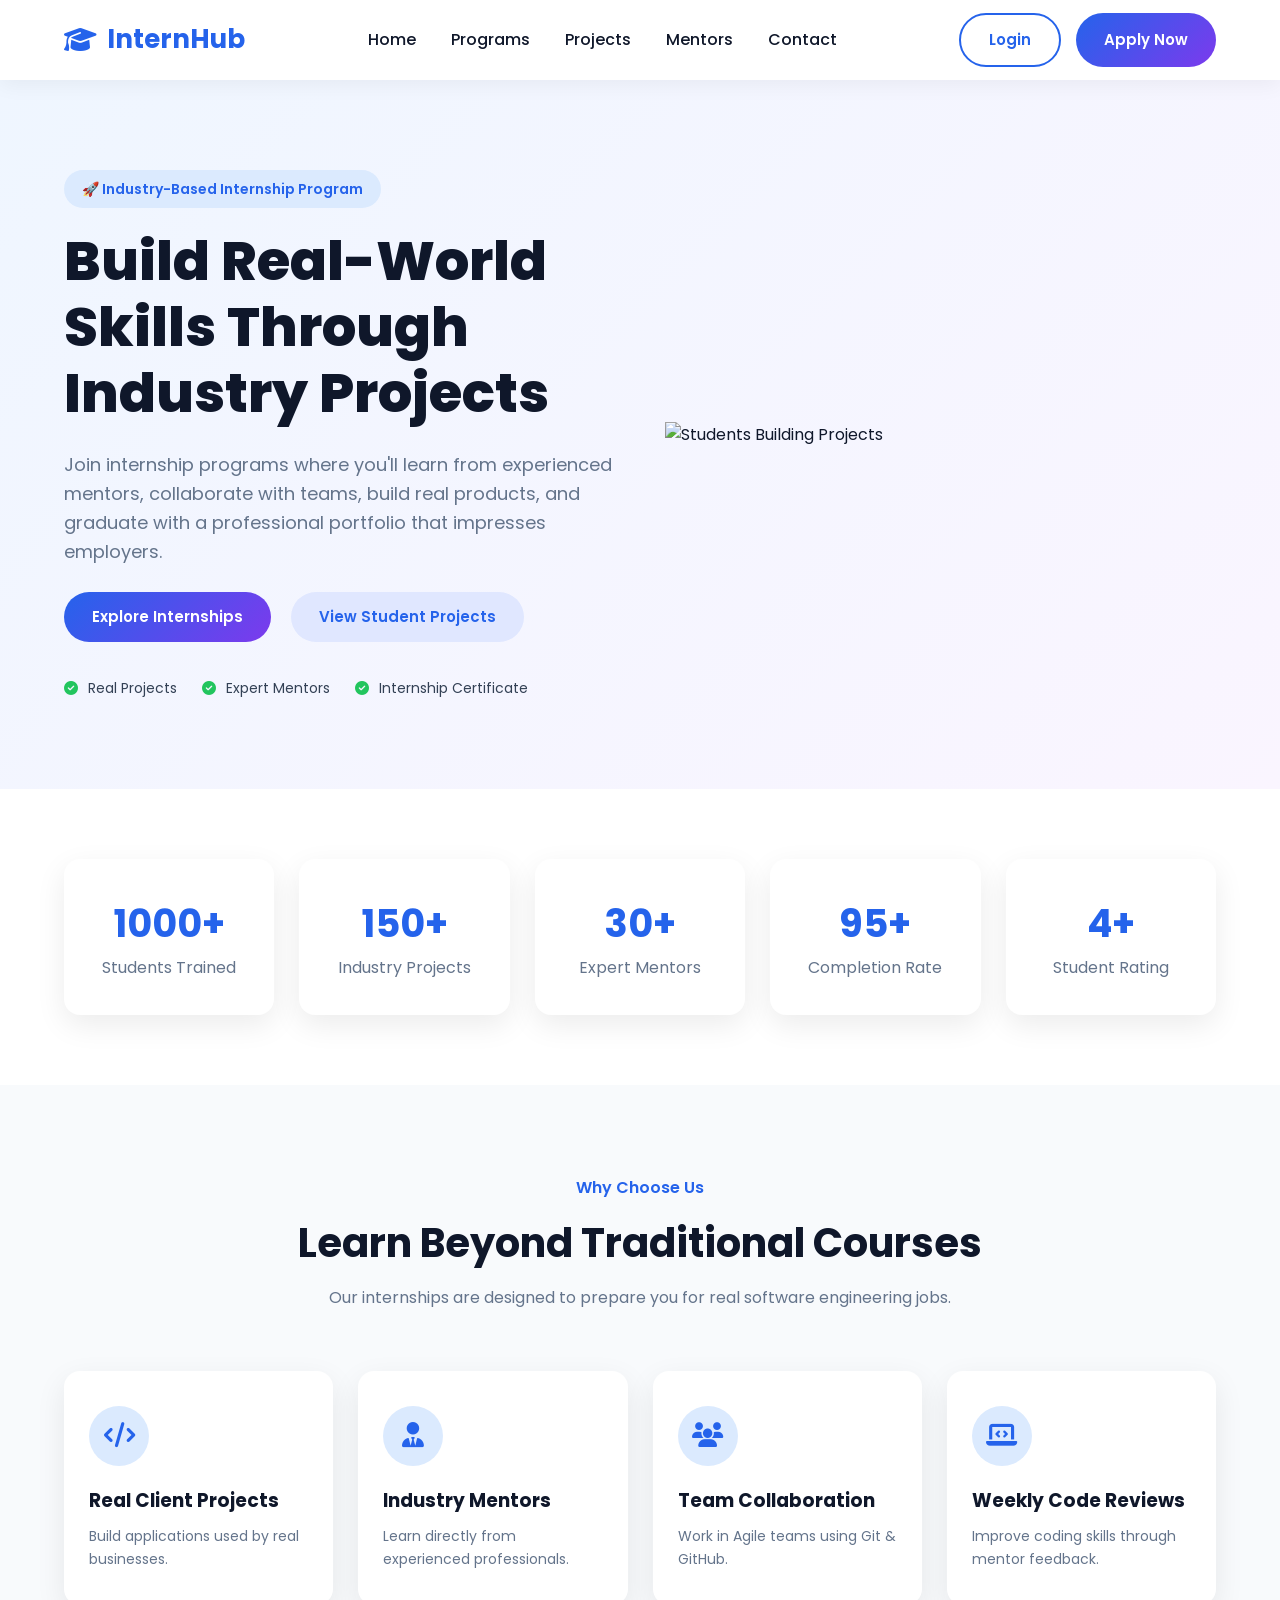
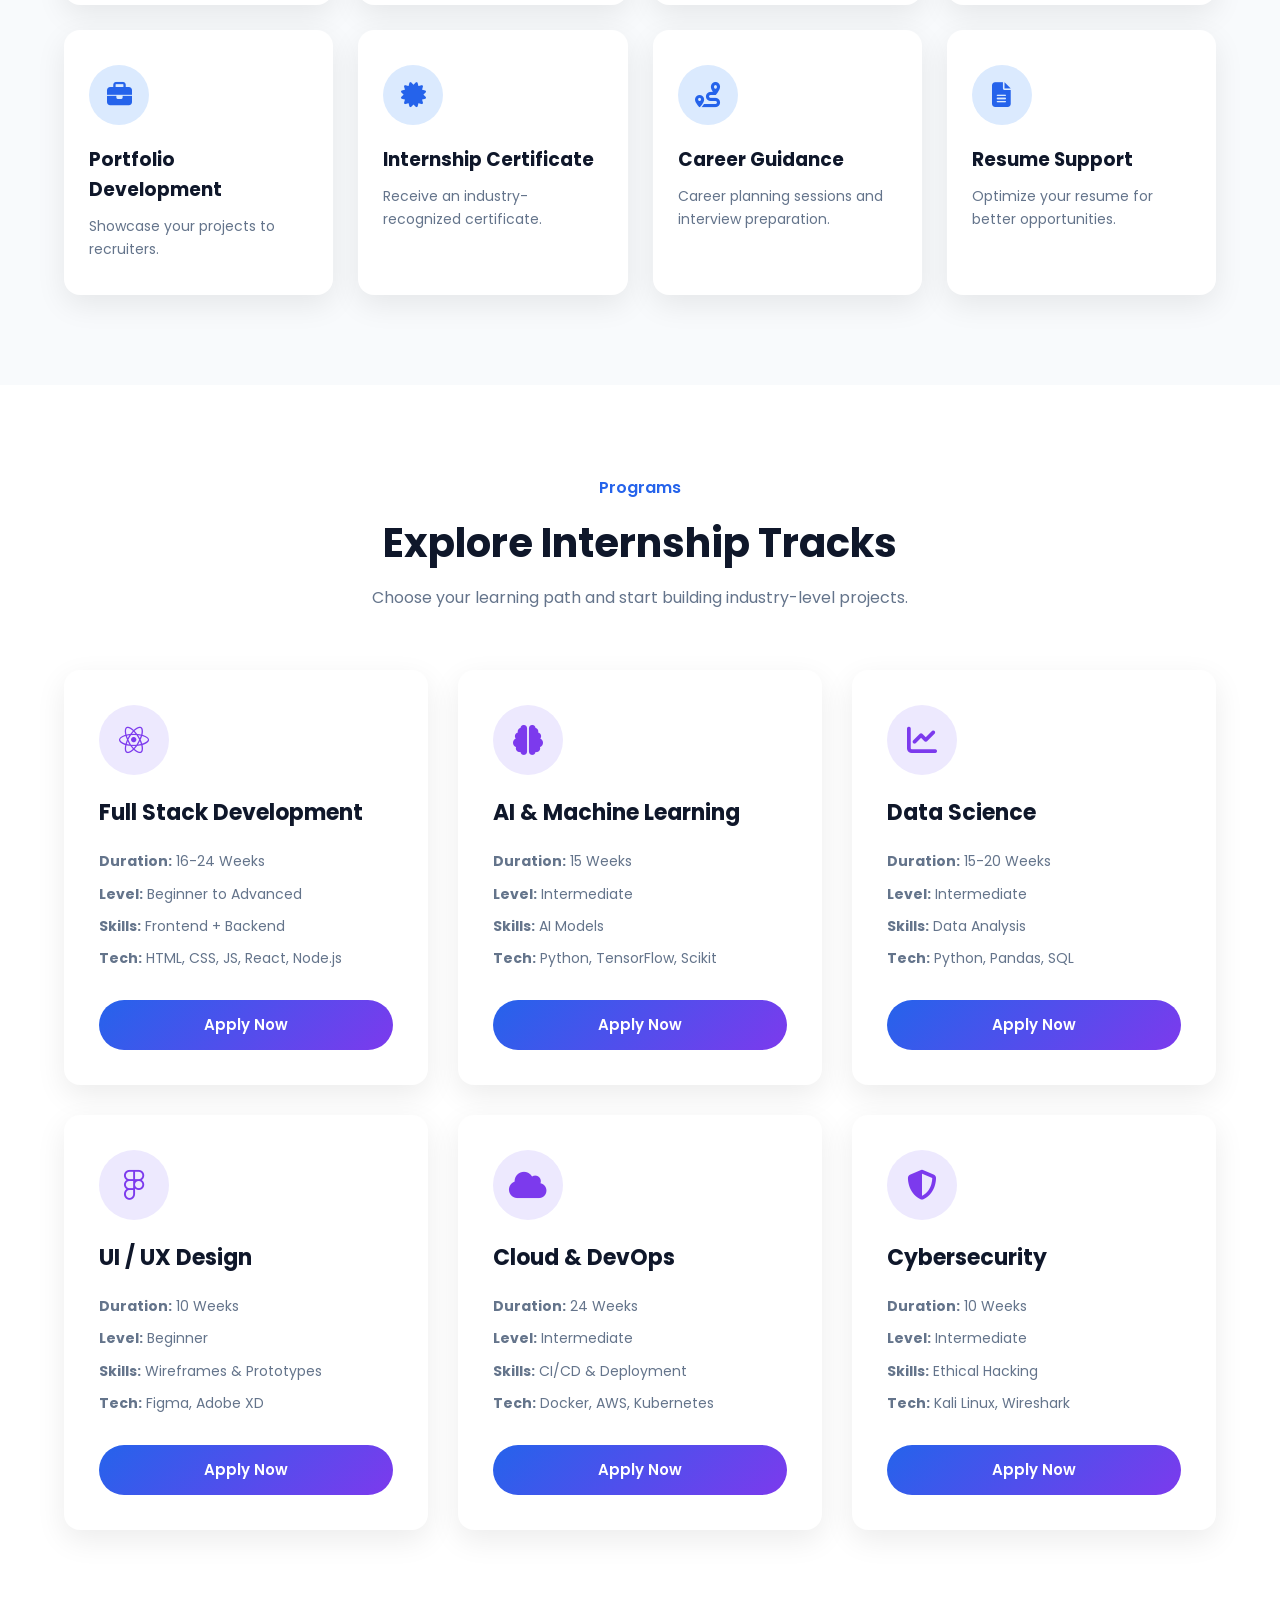
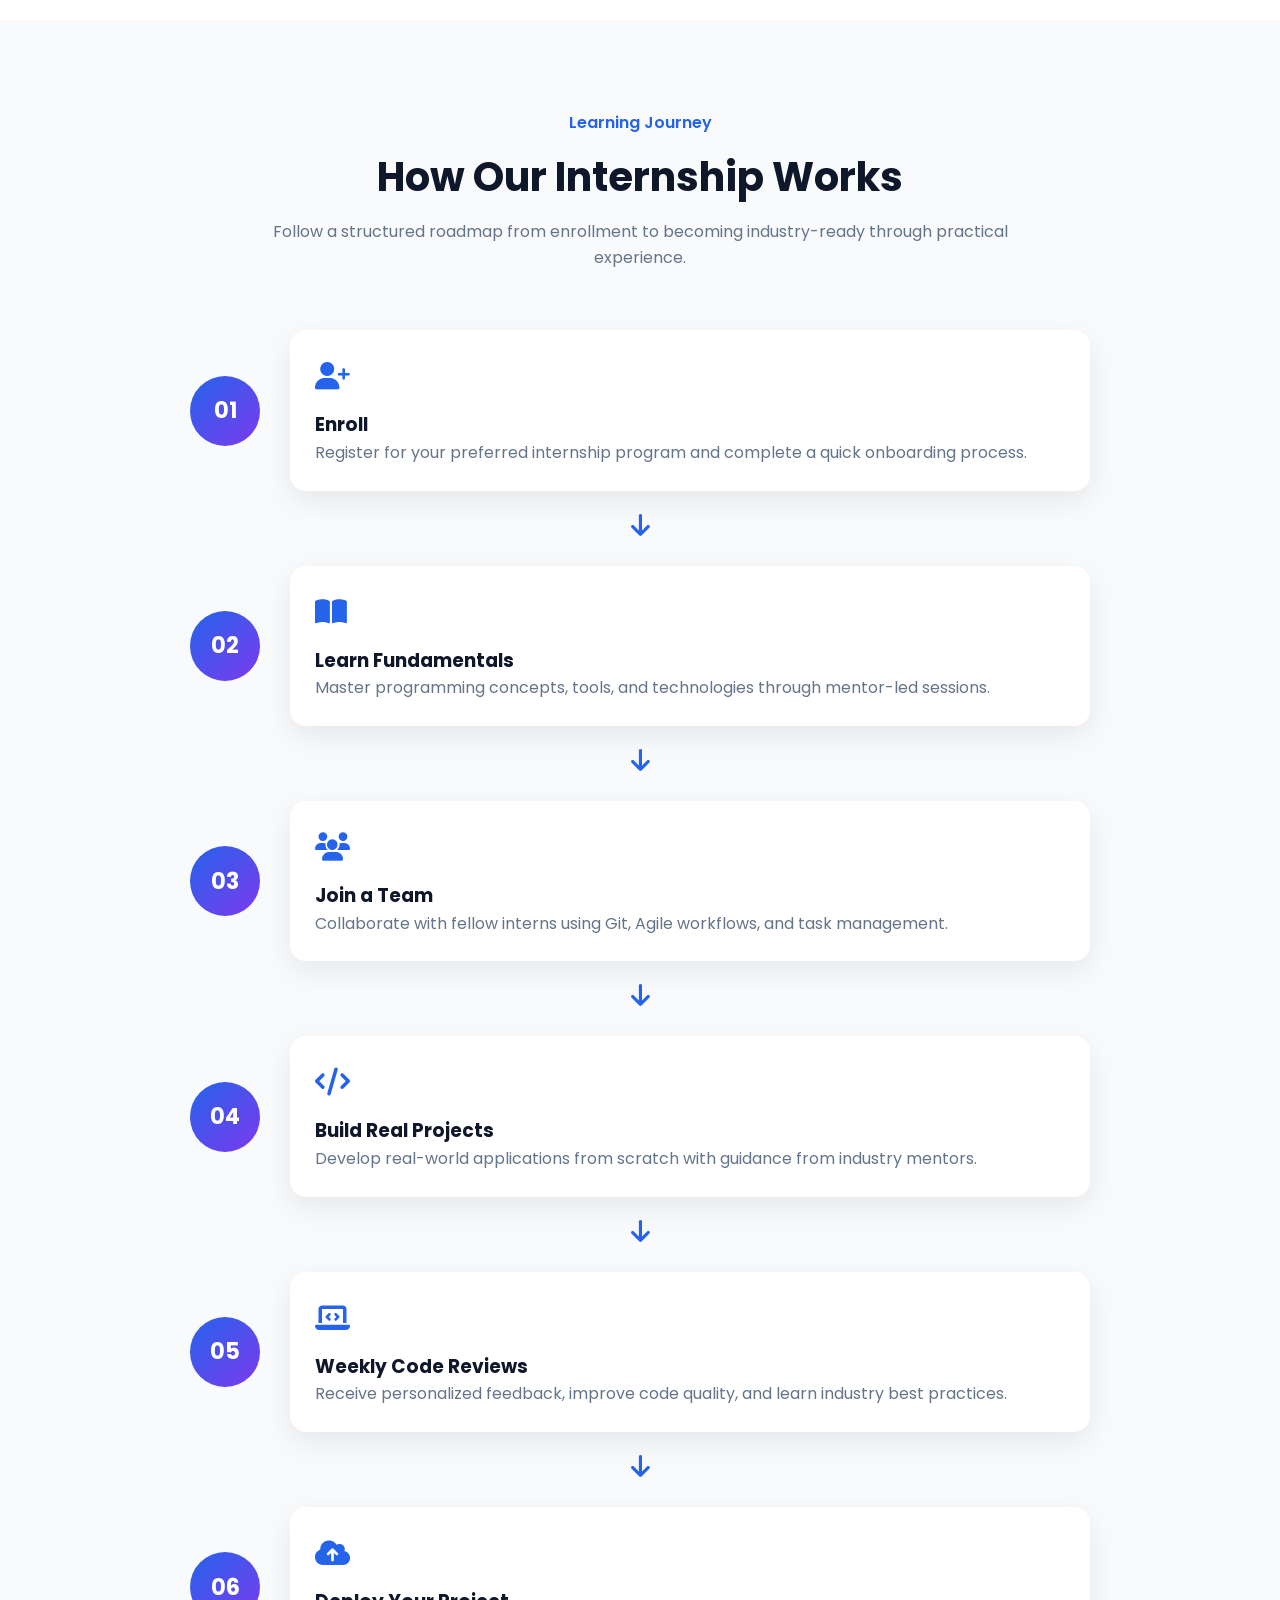
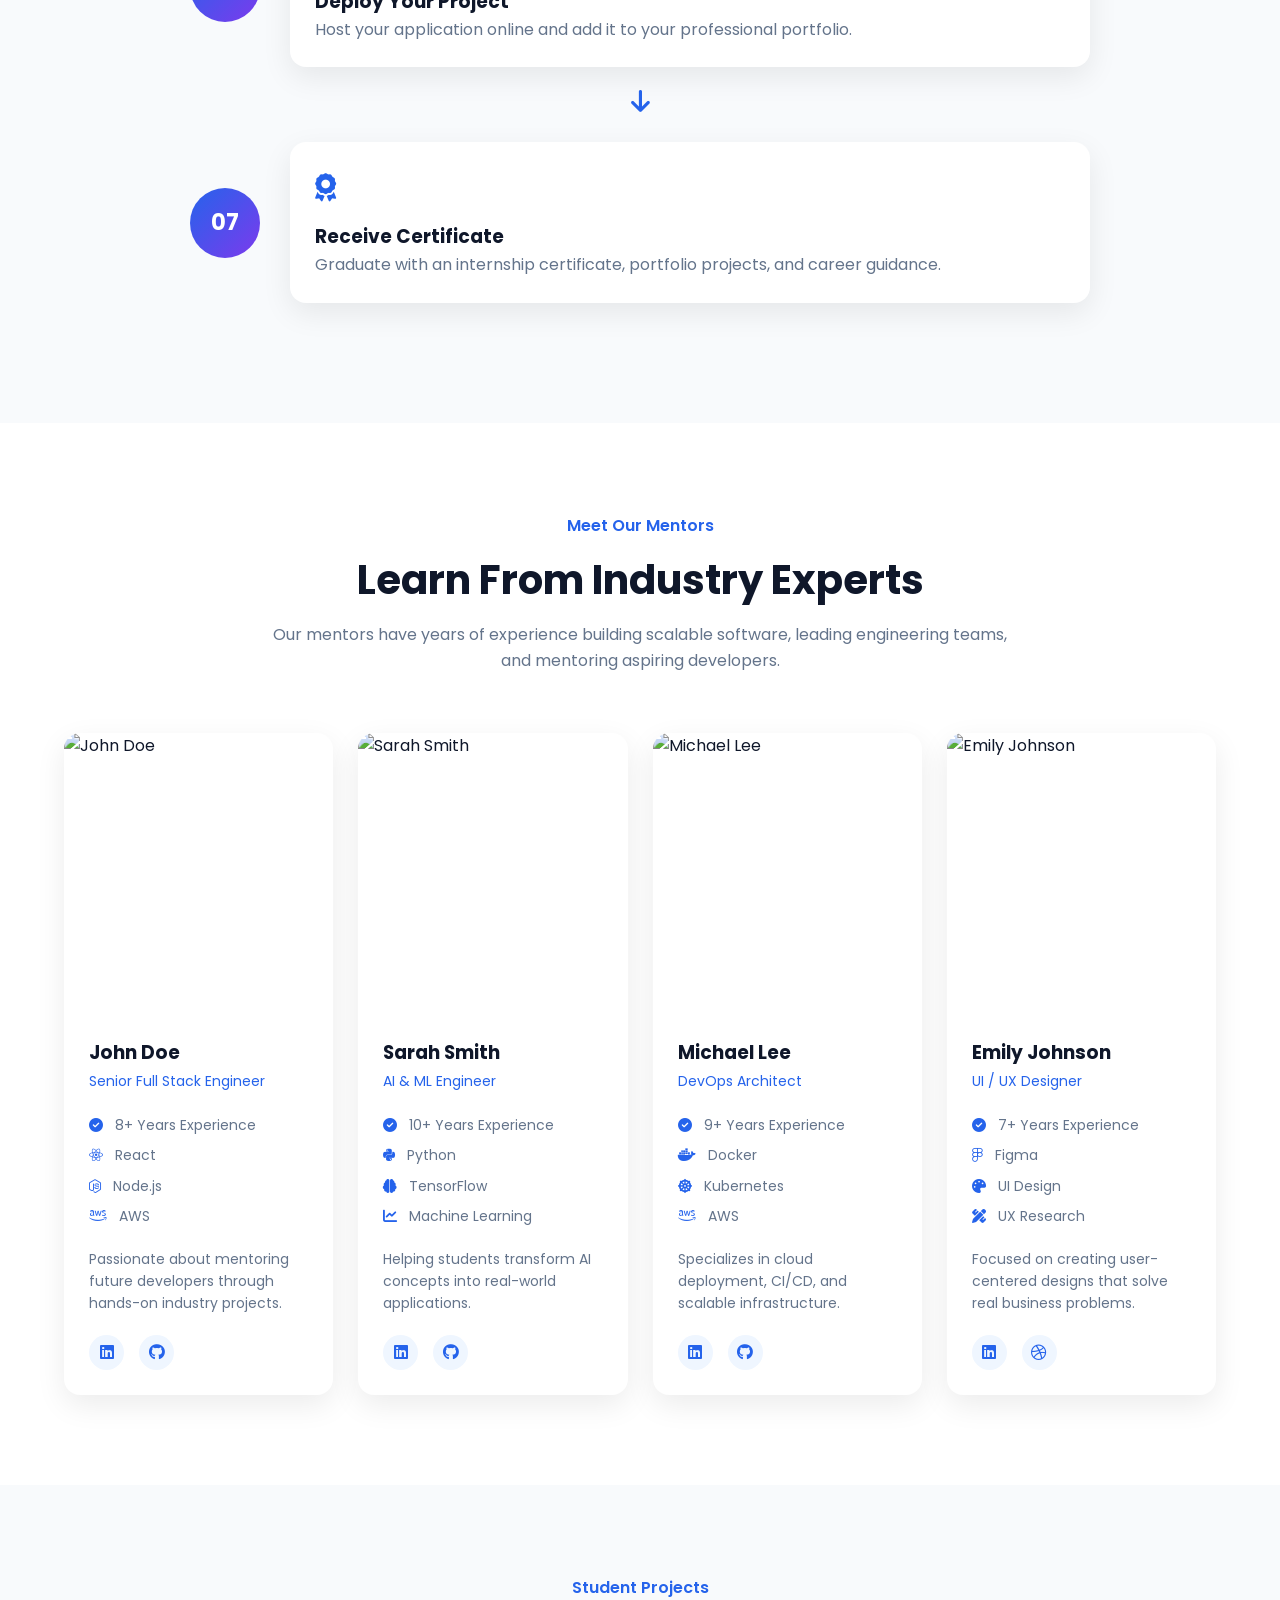
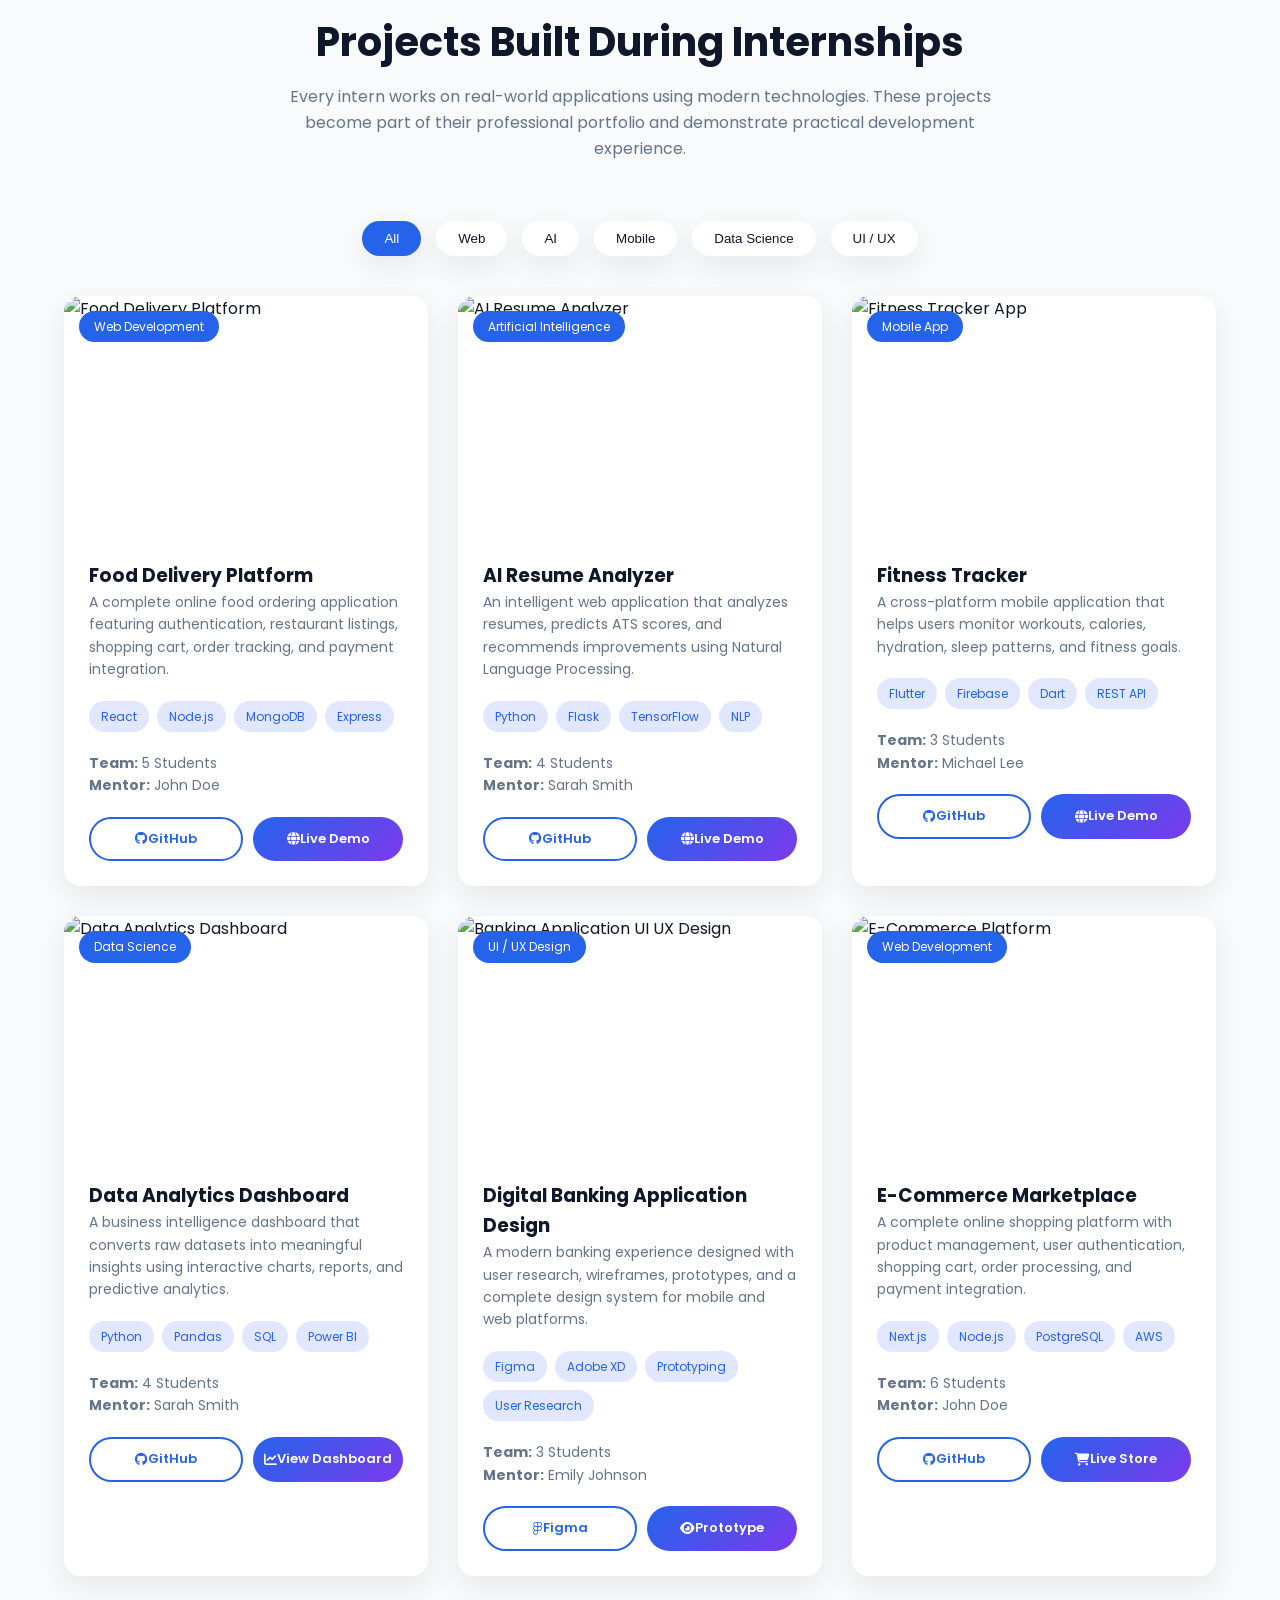
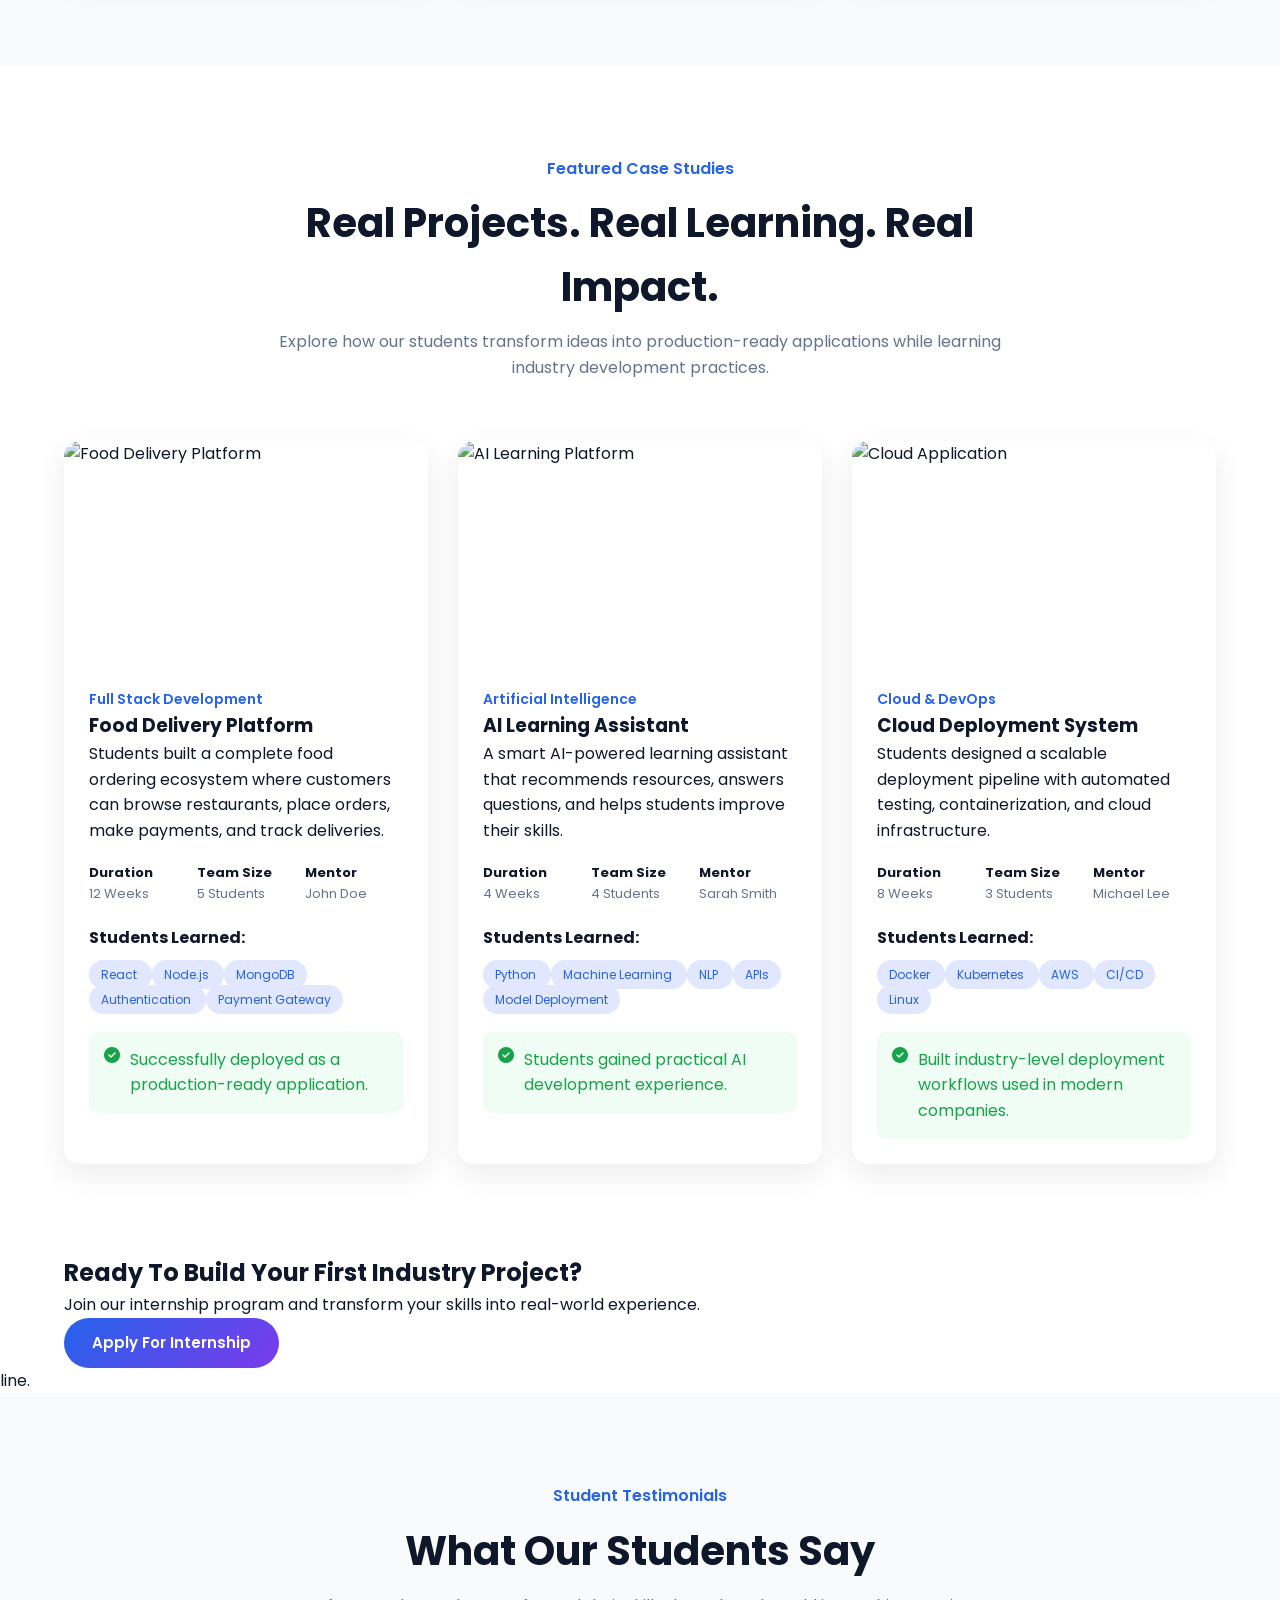
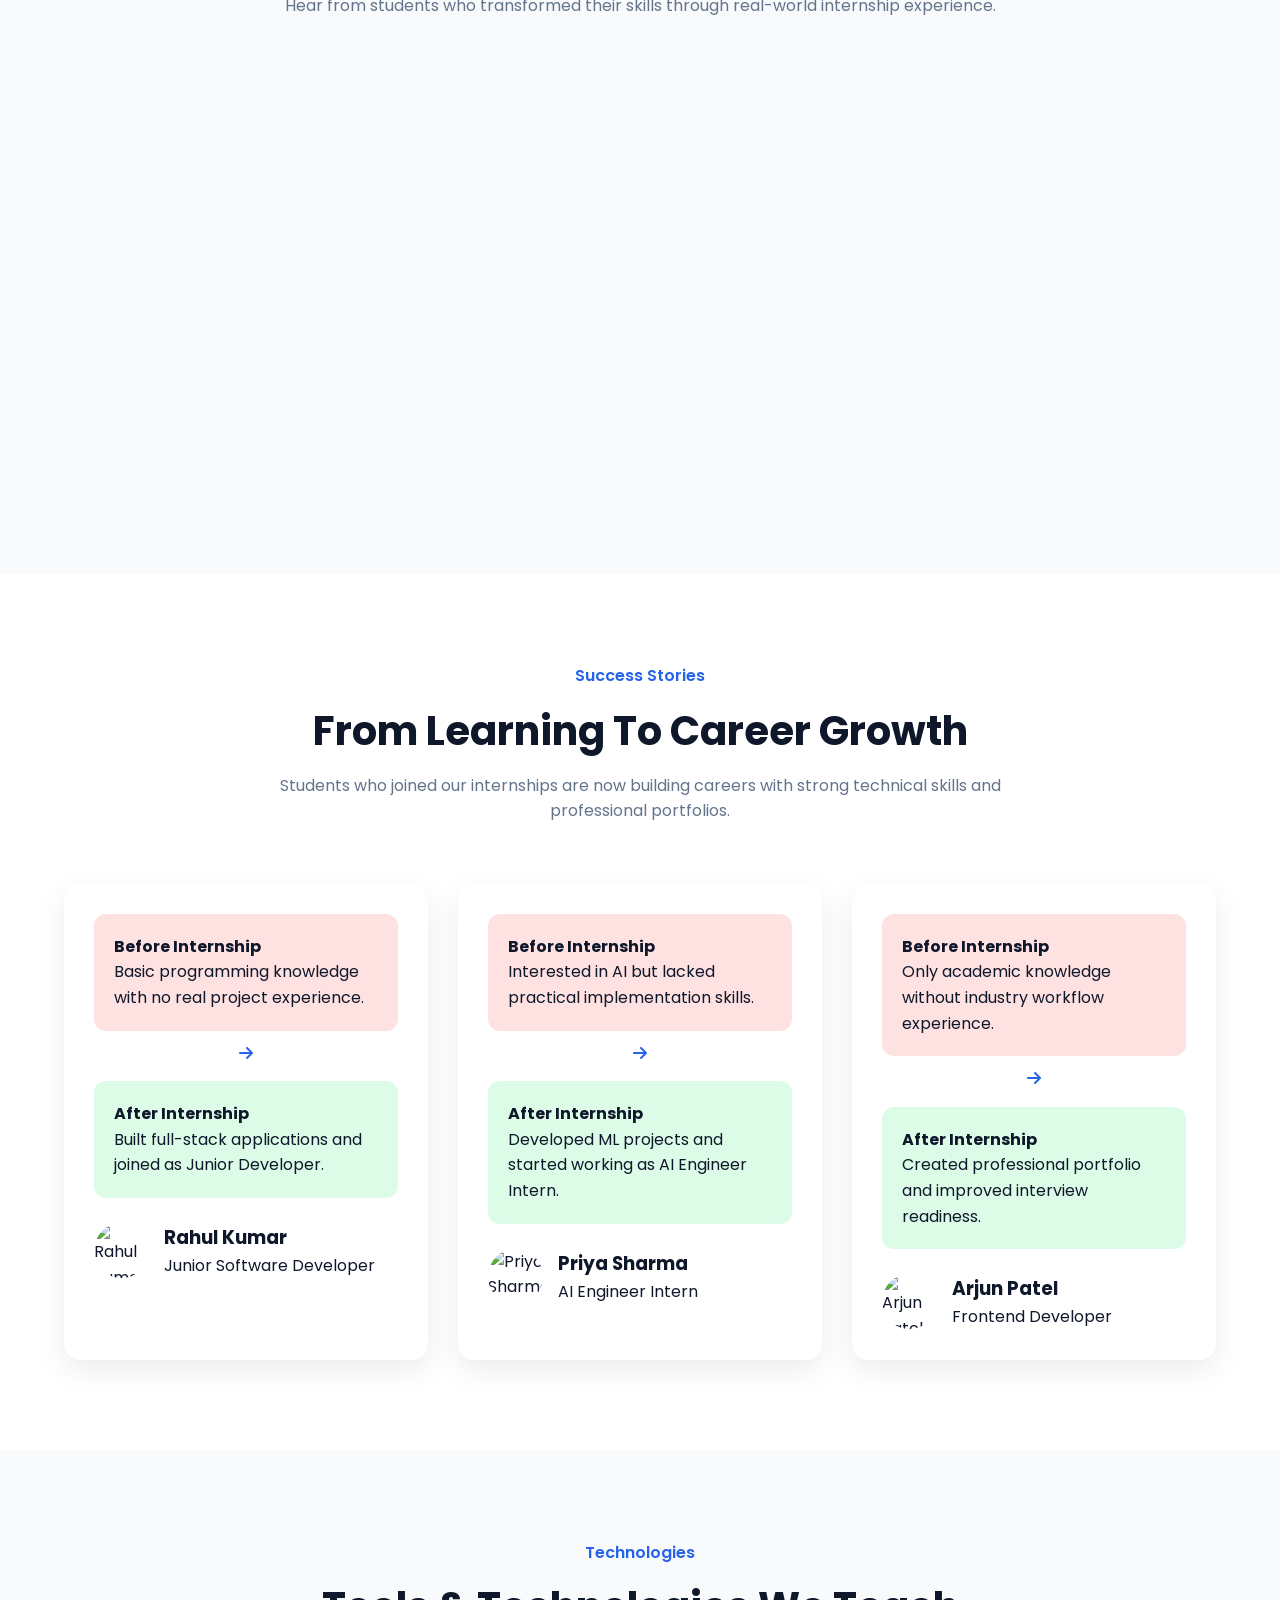
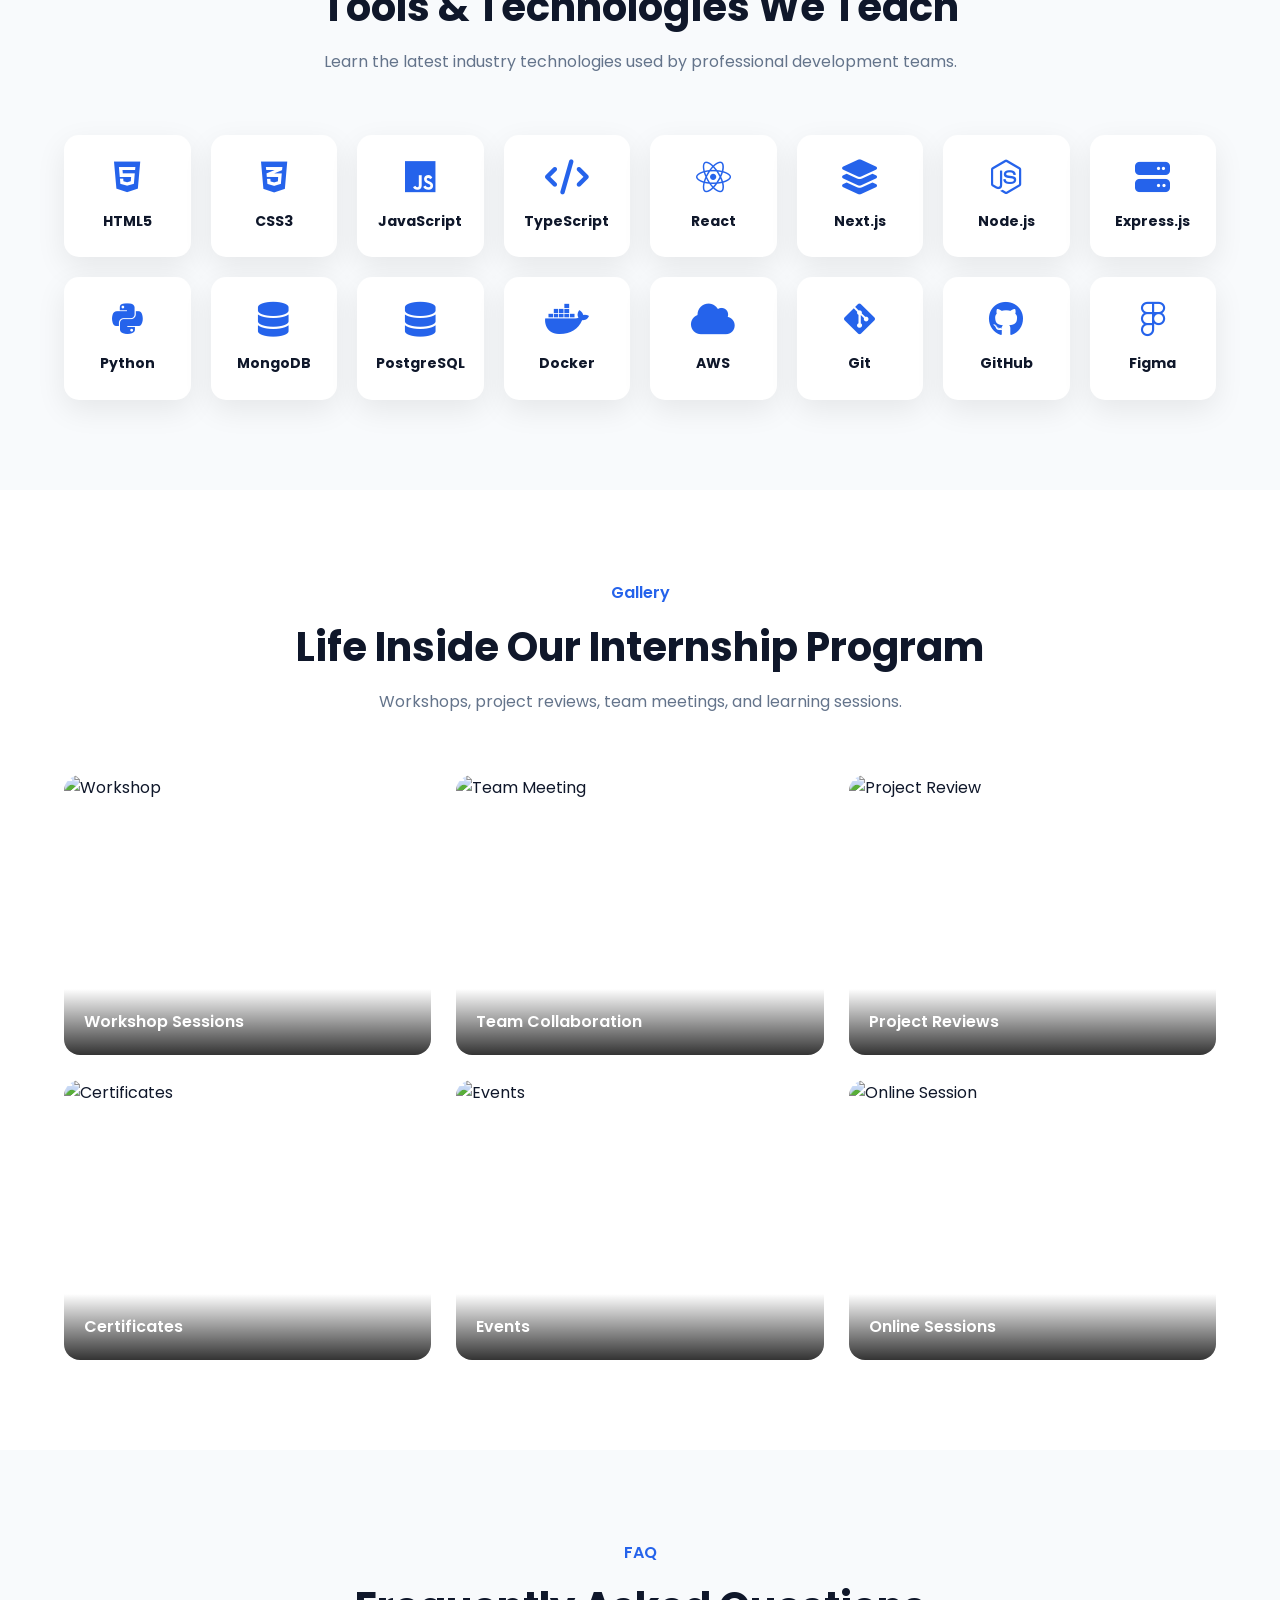
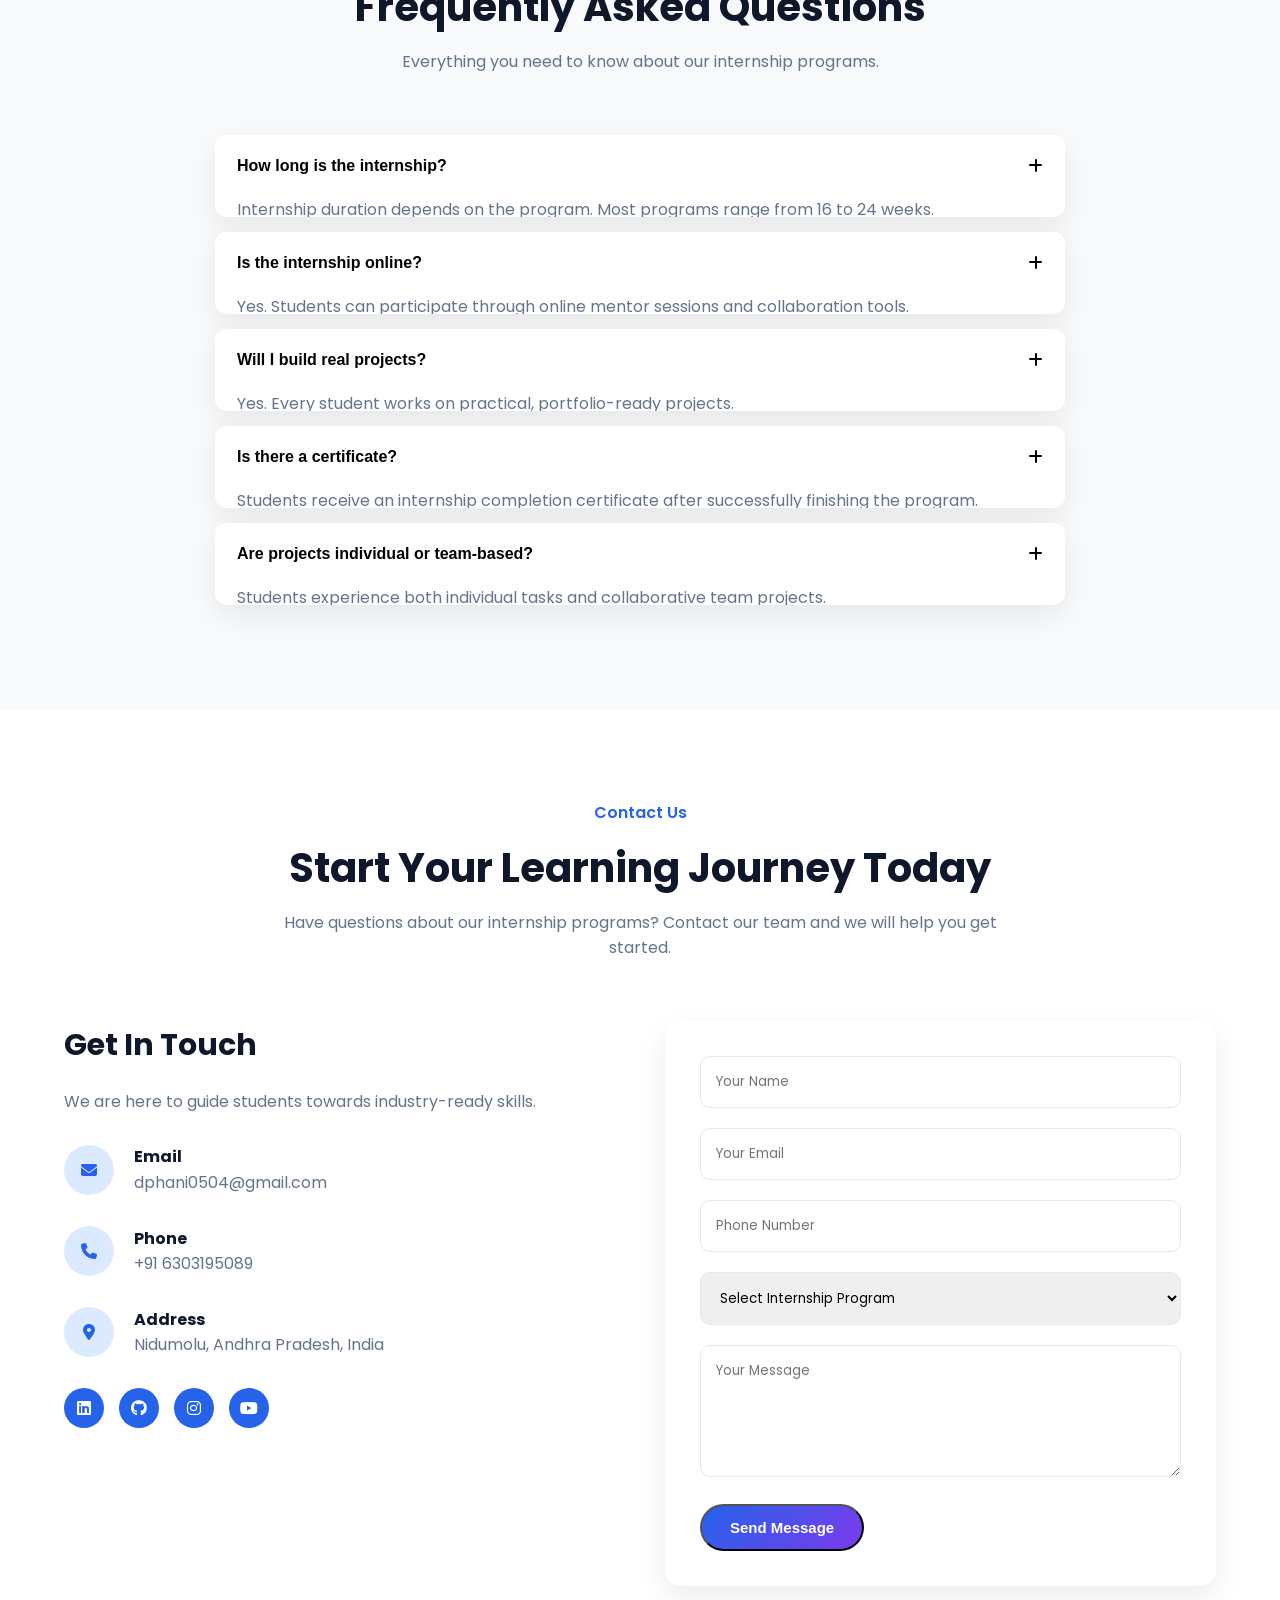
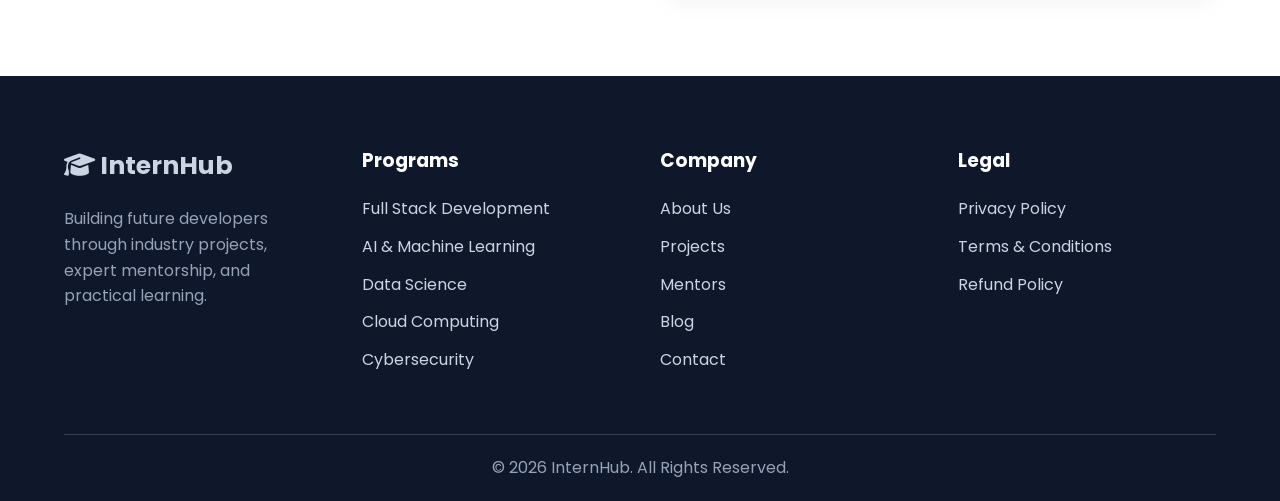
==== index.html @ 8b65fe4b "first commit" ====
<!DOCTYPE html>
<html lang="en">
<head>
    <meta charset="UTF-8">
    <meta name="viewport" content="width=device-width, initial-scale=1.0">
    <title>Internship Program | Learn by Building Real Projects</title>
    <!-- Google Fonts -->
    <link href="https://fonts.googleapis.com/css2?family=Poppins:wght@300;400;500;600;700;800&display=swap"
        rel="stylesheet">
    <!-- Font Awesome -->
    <link rel="stylesheet" href="https://cdnjs.cloudflare.com/ajax/libs/font-awesome/6.5.2/css/all.min.css">
    <!-- Main CSS -->
    <link rel="stylesheet" href="css/style.css">
</head>

<body>
    <!-- ================= NAVBAR ================= -->
    <header class="header">
        <div class="container">
            <a href="#" class="logo">
                <i class="fa-solid fa-graduation-cap"></i>
                InternHub
            </a>
            <nav class="navbar">
                <ul>
                    <li><a href="#">Home</a></li>
                    <li><a href="#programs">Programs</a></li>
                    <li><a href="#projects">Projects</a></li>
                    <li><a href="#mentors">Mentors</a></li>
                    <li><a href="#contact">Contact</a></li>
                </ul>
            </nav>
            <div class="nav-buttons">
                <a href="#" class="btn btn-outline">
                    Login
                </a>
                <a href="#" class="btn btn-primary">
                    Apply Now
                </a>
            </div>
            <div class="menu-toggle">
                <i class="fas fa-bars"></i>
            </div>
        </div>
    </header>
    <!-- ================= HERO ================= -->
    <section class="hero">
        <div class="container hero-container">
            <div class="hero-content">
                <span class="badge">
                    🚀 Industry-Based Internship Program
                </span>
                <h1>
                    Build Real-World Skills
                    Through Industry Projects
                </h1>
                <p>
                    Join internship programs where you'll learn from experienced
                    mentors, collaborate with teams, build real products,
                    and graduate with a professional portfolio that impresses employers.
                </p>
                <div class="hero-buttons">
                    <a href="#programs" class="btn btn-primary">
                        Explore Internships
                    </a>
                    <a href="#projects" class="btn btn-secondary">
                        View Student Projects
                    </a>
                </div>
                <div class="hero-features">
                    <div>
                        <i class="fa-solid fa-circle-check"></i>
                        Real Projects
                    </div>
                    <div>
                        <i class="fa-solid fa-circle-check"></i>
                        Expert Mentors
                    </div>
                    <div>
                        <i class="fa-solid fa-circle-check"></i>
                        Internship Certificate
                    </div>
                </div>
            </div>
            <div class="hero-image">
                <img src="images/hero/hero.png" alt="Students Building Projects">
            </div>
        </div>
    </section>
    <!-- ================= STATS ================= -->
    <section class="stats">
        <div class="container">
            <div class="stats-grid">
                <div class="stat-card">
                    <h2>1000+</h2>
                    <p>Students Trained</p>
                </div>
                <div class="stat-card">
                    <h2>150+</h2>
                    <p>Industry Projects</p>
                </div>
                <div class="stat-card">
                    <h2>30+</h2>
                    <p>Expert Mentors</p>
                </div>
                <div class="stat-card">
                    <h2>95%</h2>
                    <p>Completion Rate</p>
                </div>
                <div class="stat-card">
                    <h2>4.8 ★</h2>
                    <p>Student Rating</p>
                </div>
            </div>
        </div>
    </section>
    <!-- ================= WHY CHOOSE US ================= -->
    <section class="why-us">
        <div class="container">
            <div class="section-title">
                <span>Why Choose Us</span>
                <h2>
                    Learn Beyond Traditional Courses
                </h2>
                <p>
                    Our internships are designed to prepare you for
                    real software engineering jobs.
                </p>
            </div>
            <div class="features-grid">
                <div class="feature-card">
                    <i class="fas fa-code"></i>
                    <h3>Real Client Projects</h3>
                    <p>
                        Build applications used by real businesses.
                    </p>
                </div>
                <div class="feature-card">
                    <i class="fas fa-user-tie"></i>
                    <h3>Industry Mentors</h3>
                    <p>
                        Learn directly from experienced professionals.
                    </p>
                </div>
                <div class="feature-card">
                    <i class="fas fa-users"></i>
                    <h3>Team Collaboration</h3>
                    <p>
                        Work in Agile teams using Git & GitHub.
                    </p>
                </div>
                <div class="feature-card">
                    <i class="fas fa-laptop-code"></i>
                    <h3>Weekly Code Reviews</h3>
                    <p>
                        Improve coding skills through mentor feedback.
                    </p>
                </div>
                <div class="feature-card">
                    <i class="fas fa-briefcase"></i>
                    <h3>Portfolio Development</h3>
                    <p>
                        Showcase your projects to recruiters.
                    </p>
                </div>
                <div class="feature-card">
                    <i class="fas fa-certificate"></i>
                    <h3>Internship Certificate</h3>
                    <p>
                        Receive an industry-recognized certificate.
                    </p>
                </div>
                <div class="feature-card">
                    <i class="fas fa-route"></i>
                    <h3>Career Guidance</h3>
                    <p>
                        Career planning sessions and interview preparation.
                    </p>
                </div>
                <div class="feature-card">
                    <i class="fas fa-file-alt"></i>
                    <h3>Resume Support</h3>
                    <p>
                        Optimize your resume for better opportunities.
                    </p>
                </div>
            </div>
        </div>
    </section>
    <!-- ================= INTERNSHIP PROGRAMS ================= -->
    <section class="programs" id="programs">
        <div class="container">
            <div class="section-title">
                <span>Programs</span>
                <h2>
                    Explore Internship Tracks
                </h2>
                <p>
                    Choose your learning path and start building
                    industry-level projects.
                </p>
            </div>
            <div class="program-grid">
                <!-- Program -->
                <div class="program-card">
                    <div class="icon">
                        <i class="fab fa-react"></i>
                    </div>
                    <h3>Full Stack Development</h3>
                    <ul>
                        <li><strong>Duration:</strong> 16-24 Weeks</li>
                        <li><strong>Level:</strong> Beginner to Advanced</li>
                        <li><strong>Skills:</strong> Frontend + Backend</li>
                        <li><strong>Tech:</strong> HTML, CSS, JS, React, Node.js</li>
                    </ul>
                    <a href="#" class="btn btn-primary">
                        Apply Now
                    </a>
                </div>
                <!-- Program -->
                <div class="program-card">
                    <div class="icon">
                        <i class="fas fa-brain"></i>
                    </div>
                    <h3>AI & Machine Learning</h3>
                    <ul>
                        <li><strong>Duration:</strong> 15 Weeks</li>
                        <li><strong>Level:</strong> Intermediate</li>
                        <li><strong>Skills:</strong> AI Models</li>
                        <li><strong>Tech:</strong> Python, TensorFlow, Scikit</li>
                    </ul>
                    <a href="#" class="btn btn-primary">
                        Apply Now
                    </a>
                </div>
                <!-- Program -->
                <div class="program-card">
                    <div class="icon">
                        <i class="fas fa-chart-line"></i>
                    </div>
                    <h3>Data Science</h3>
                    <ul>
                        <li><strong>Duration:</strong> 15-20 Weeks</li>
                        <li><strong>Level:</strong> Intermediate</li>
                        <li><strong>Skills:</strong> Data Analysis</li>
                        <li><strong>Tech:</strong> Python, Pandas, SQL</li>
                    </ul>
                    <a href="#" class="btn btn-primary">
                        Apply Now
                    </a>
                </div>
                <!-- Program -->
                <div class="program-card">
                    <div class="icon">
                        <i class="fab fa-figma"></i>
                    </div>
                    <h3>UI / UX Design</h3>
                    <ul>
                        <li><strong>Duration:</strong> 10 Weeks</li>
                        <li><strong>Level:</strong> Beginner</li>
                        <li><strong>Skills:</strong> Wireframes & Prototypes</li>
                        <li><strong>Tech:</strong> Figma, Adobe XD</li>
                    </ul>
                    <a href="#" class="btn btn-primary">
                        Apply Now
                    </a>
                </div>
                <!-- Program -->
                <div class="program-card">
                    <div class="icon">
                        <i class="fas fa-cloud"></i>
                    </div>
                    <h3>Cloud & DevOps</h3>
                    <ul>
                        <li><strong>Duration:</strong> 24 Weeks</li>
                        <li><strong>Level:</strong> Intermediate</li>
                        <li><strong>Skills:</strong> CI/CD & Deployment</li>
                        <li><strong>Tech:</strong> Docker, AWS, Kubernetes</li>
                    </ul>
                    <a href="#" class="btn btn-primary">
                        Apply Now
                    </a>
                </div>
                <!-- Program -->
                <div class="program-card">
                    <div class="icon">
                        <i class="fas fa-shield-alt"></i>
                    </div>
                    <h3>Cybersecurity</h3>
                    <ul>
                        <li><strong>Duration:</strong> 10 Weeks</li>
                        <li><strong>Level:</strong> Intermediate</li>
                        <li><strong>Skills:</strong> Ethical Hacking</li>
                        <li><strong>Tech:</strong> Kali Linux, Wireshark</li>
                    </ul>
                    <a href="#" class="btn btn-primary">
                        Apply Now
                    </a>
                </div>
            </div>
        </div>
    </section>
    <!-- Remaining sections will continue in Part 2 -->
    <!-- ======================================================
                    LEARNING PROCESS
=======================================================-->
    <section class="learning-process" id="process">
        <div class="container">
            <div class="section-title">
                <span>Learning Journey</span>
                <h2>How Our Internship Works</h2>
                <p>
                    Follow a structured roadmap from enrollment to becoming
                    industry-ready through practical experience.
                </p>
            </div>
            <div class="timeline">
                <div class="timeline-item">
                    <div class="timeline-number">
                        01
                    </div>
                    <div class="timeline-content">
                        <div class="timeline-icon">
                            <i class="fas fa-user-plus"></i>
                        </div>
                        <h3>Enroll</h3>
                        <p>
                            Register for your preferred internship program and
                            complete a quick onboarding process.
                        </p>
                    </div>
                </div>
                <div class="timeline-arrow">
                    <i class="fas fa-arrow-down"></i>
                </div>
                <div class="timeline-item">
                    <div class="timeline-number">
                        02
                    </div>
                    <div class="timeline-content">
                        <div class="timeline-icon">
                            <i class="fas fa-book-open"></i>
                        </div>
                        <h3>Learn Fundamentals</h3>
                        <p>
                            Master programming concepts, tools,
                            and technologies through mentor-led sessions.
                        </p>
                    </div>
                </div>
                <div class="timeline-arrow">
                    <i class="fas fa-arrow-down"></i>
                </div>
                <div class="timeline-item">
                    <div class="timeline-number">
                        03
                    </div>
                    <div class="timeline-content">
                        <div class="timeline-icon">
                            <i class="fas fa-users"></i>
                        </div>
                        <h3>Join a Team</h3>
                        <p>
                            Collaborate with fellow interns using Git,
                            Agile workflows, and task management.
                        </p>
                    </div>
                </div>
                <div class="timeline-arrow">
                    <i class="fas fa-arrow-down"></i>
                </div>
                <div class="timeline-item">
                    <div class="timeline-number">
                        04
                    </div>
                    <div class="timeline-content">
                        <div class="timeline-icon">
                            <i class="fas fa-code"></i>
                        </div>
                        <h3>Build Real Projects</h3>
                        <p>
                            Develop real-world applications from scratch
                            with guidance from industry mentors.
                        </p>
                    </div>
                </div>
                <div class="timeline-arrow">
                    <i class="fas fa-arrow-down"></i>
                </div>
                <div class="timeline-item">
                    <div class="timeline-number">
                        05
                    </div>
                    <div class="timeline-content">
                        <div class="timeline-icon">
                            <i class="fas fa-laptop-code"></i>
                        </div>
                        <h3>Weekly Code Reviews</h3>
                        <p>
                            Receive personalized feedback,
                            improve code quality,
                            and learn industry best practices.
                        </p>
                    </div>
                </div>
                <div class="timeline-arrow">

                    <i class="fas fa-arrow-down"></i>

                </div>

                <div class="timeline-item">

                    <div class="timeline-number">
                        06
                    </div>

                    <div class="timeline-content">

                        <div class="timeline-icon">
                            <i class="fas fa-cloud-upload-alt"></i>
                        </div>

                        <h3>Deploy Your Project</h3>

                        <p>
                            Host your application online
                            and add it to your professional portfolio.
                        </p>

                    </div>

                </div>

                <div class="timeline-arrow">

                    <i class="fas fa-arrow-down"></i>

                </div>

                <div class="timeline-item">

                    <div class="timeline-number">
                        07
                    </div>

                    <div class="timeline-content">

                        <div class="timeline-icon">
                            <i class="fas fa-award"></i>
                        </div>

                        <h3>Receive Certificate</h3>

                        <p>
                            Graduate with an internship certificate,
                            portfolio projects,
                            and career guidance.
                        </p>

                    </div>

                </div>

            </div>

        </div>

    </section>

    <!-- ======================================================
                    MENTORS
=======================================================-->

    <section class="mentors" id="mentors">

        <div class="container">

            <div class="section-title">

                <span>Meet Our Mentors</span>

                <h2>Learn From Industry Experts</h2>

                <p>
                    Our mentors have years of experience
                    building scalable software,
                    leading engineering teams,
                    and mentoring aspiring developers.
                </p>

            </div>

            <div class="mentor-grid">

                <!-- Mentor 1 -->

                <div class="mentor-card">

                    <div class="mentor-image">

                        <img src="images/mentors/mentor1.jpg" alt="John Doe">

                    </div>

                    <div class="mentor-content">

                        <h3>John Doe</h3>

                        <span class="mentor-role">
                            Senior Full Stack Engineer
                        </span>

                        <ul class="mentor-details">

                            <li>
                                <i class="fas fa-check-circle"></i>
                                8+ Years Experience
                            </li>

                            <li>
                                <i class="fab fa-react"></i>
                                React
                            </li>

                            <li>
                                <i class="fab fa-node-js"></i>
                                Node.js
                            </li>

                            <li>
                                <i class="fab fa-aws"></i>
                                AWS
                            </li>

                        </ul>

                        <p>

                            Passionate about mentoring future developers
                            through hands-on industry projects.

                        </p>

                        <div class="mentor-social">

                            <a href="#">
                                <i class="fab fa-linkedin"></i>
                            </a>

                            <a href="#">
                                <i class="fab fa-github"></i>
                            </a>

                        </div>

                    </div>

                </div>

                <!-- Mentor 2 -->

                <div class="mentor-card">

                    <div class="mentor-image">

                        <img src="images/mentors/mentor2.jpg" alt="Sarah Smith">

                    </div>

                    <div class="mentor-content">

                        <h3>Sarah Smith</h3>

                        <span class="mentor-role">
                            AI & ML Engineer
                        </span>

                        <ul class="mentor-details">

                            <li>
                                <i class="fas fa-check-circle"></i>
                                10+ Years Experience
                            </li>

                            <li>
                                <i class="fab fa-python"></i>
                                Python
                            </li>

                            <li>
                                <i class="fas fa-brain"></i>
                                TensorFlow
                            </li>

                            <li>
                                <i class="fas fa-chart-line"></i>
                                Machine Learning
                            </li>

                        </ul>

                        <p>

                            Helping students transform
                            AI concepts into real-world applications.

                        </p>

                        <div class="mentor-social">

                            <a href="#">
                                <i class="fab fa-linkedin"></i>
                            </a>

                            <a href="#">
                                <i class="fab fa-github"></i>
                            </a>

                        </div>

                    </div>

                </div>

                <!-- Mentor 3 -->

                <div class="mentor-card">

                    <div class="mentor-image">

                        <img src="images/mentors/mentor3.jpg" alt="Michael Lee">

                    </div>

                    <div class="mentor-content">

                        <h3>Michael Lee</h3>

                        <span class="mentor-role">
                            DevOps Architect
                        </span>

                        <ul class="mentor-details">

                            <li>
                                <i class="fas fa-check-circle"></i>
                                9+ Years Experience
                            </li>

                            <li>
                                <i class="fab fa-docker"></i>
                                Docker
                            </li>

                            <li>
                                <i class="fas fa-dharmachakra"></i>
                                Kubernetes
                            </li>

                            <li>
                                <i class="fab fa-aws"></i>
                                AWS
                            </li>

                        </ul>

                        <p>

                            Specializes in cloud deployment,
                            CI/CD,
                            and scalable infrastructure.

                        </p>

                        <div class="mentor-social">

                            <a href="#">
                                <i class="fab fa-linkedin"></i>
                            </a>

                            <a href="#">
                                <i class="fab fa-github"></i>
                            </a>

                        </div>

                    </div>

                </div>

                <!-- Mentor 4 -->

                <div class="mentor-card">

                    <div class="mentor-image">

                        <img src="images/mentors/mentor4.jpg" alt="Emily Johnson">

                    </div>

                    <div class="mentor-content">

                        <h3>Emily Johnson</h3>

                        <span class="mentor-role">
                            UI / UX Designer
                        </span>

                        <ul class="mentor-details">

                            <li>
                                <i class="fas fa-check-circle"></i>
                                7+ Years Experience
                            </li>

                            <li>
                                <i class="fab fa-figma"></i>
                                Figma
                            </li>

                            <li>
                                <i class="fas fa-palette"></i>
                                UI Design
                            </li>

                            <li>
                                <i class="fas fa-pen-ruler"></i>
                                UX Research
                            </li>

                        </ul>

                        <p>

                            Focused on creating
                            user-centered designs
                            that solve real business problems.

                        </p>

                        <div class="mentor-social">

                            <a href="#">
                                <i class="fab fa-linkedin"></i>
                            </a>

                            <a href="#">
                                <i class="fab fa-dribbble"></i>
                            </a>

                        </div>

                    </div>

                </div>

            </div>

        </div>

    </section>

    <!-- =======================
     Continue in Part 2B
     Student Projects Showcase
     Featured Case Studies
===========================-->
    <!-- =====================================================
                STUDENT PROJECTS SHOWCASE
====================================================== -->
    <section class="projects" id="projects">
        <div class="container">
            <!-- Section Heading -->
            <div class="section-title">
                <span>Student Projects</span>
                <h2>Projects Built During Internships</h2>
                <p>
                    Every intern works on real-world applications using modern
                    technologies. These projects become part of their professional
                    portfolio and demonstrate practical development experience.
                </p>
            </div>
            <!-- Filter Buttons -->
            <div class="project-filters">
                <button class="filter-btn active" data-filter="all">
                    All
                </button>
                <button class="filter-btn" data-filter="web">
                    Web
                </button>
                <button class="filter-btn" data-filter="ai">
                    AI
                </button>
                <button class="filter-btn" data-filter="mobile">
                    Mobile
                </button>
                <button class="filter-btn" data-filter="data">
                    Data Science
                </button>
                <button class="filter-btn" data-filter="design">
                    UI / UX
                </button>
            </div>
            <!-- Projects Grid -->
            <div class="projects-grid">
                <!-- ==========================================
                    PROJECT 1
            =========================================== -->
                <div class="project-card" data-category="web">
                    <div class="project-image">
                        <img src="images/projects/project1.jpg" alt="Food Delivery Platform">
                        <span class="project-tag">
                            Web Development
                        </span>
                    </div>
                    <div class="project-content">
                        <h3>
                            Food Delivery Platform
                        </h3>
                        <p>
                            A complete online food ordering application featuring
                            authentication, restaurant listings, shopping cart,
                            order tracking, and payment integration.
                        </p>
                        <div class="project-tech">
                            <span>React</span>
                            <span>Node.js</span>
                            <span>MongoDB</span>
                            <span>Express</span>
                        </div>
                        <div class="project-info">
                            <p>
                                <strong>Team:</strong>
                                5 Students
                            </p>
                            <p>
                                <strong>Mentor:</strong>
                                John Doe
                            </p>
                        </div>
                        <div class="project-links">
                            <a href="#" class="btn btn-outline">
                                <i class="fab fa-github"></i>
                                GitHub
                            </a>
                            <a href="#" class="btn btn-primary">
                                <i class="fas fa-globe"></i>
                                Live Demo
                            </a>
                        </div>
                    </div>
                </div>
                <!-- ==========================================
                    PROJECT 2
            =========================================== -->
                <div class="project-card" data-category="ai">
                    <div class="project-image">
                        <img src="images/projects/project2.jpg" alt="AI Resume Analyzer">
                        <span class="project-tag">
                            Artificial Intelligence
                        </span>
                    </div>
                    <div class="project-content">
                        <h3>
                            AI Resume Analyzer
                        </h3>
                        <p>
                            An intelligent web application that analyzes resumes,
                            predicts ATS scores, and recommends improvements using
                            Natural Language Processing.
                        </p>
                        <div class="project-tech">
                            <span>Python</span>
                            <span>Flask</span>
                            <span>TensorFlow</span>
                            <span>NLP</span>
                        </div>
                        <div class="project-info">
                            <p>
                                <strong>Team:</strong>
                                4 Students
                            </p>
                            <p>
                                <strong>Mentor:</strong>
                                Sarah Smith
                            </p>
                        </div>
                        <div class="project-links">
                            <a href="#" class="btn btn-outline">
                                <i class="fab fa-github"></i>
                                GitHub
                            </a>
                            <a href="#" class="btn btn-primary">
                                <i class="fas fa-globe"></i>
                                Live Demo
                            </a>
                        </div>
                    </div>
                </div>
                <!-- ==========================================
                    PROJECT 3
            =========================================== -->
                <div class="project-card" data-category="mobile">
                    <div class="project-image">
                        <img src="images/projects/project3.jpg" alt="Fitness Tracker App">
                        <span class="project-tag">
                            Mobile App
                        </span>
                    </div>
                    <div class="project-content">
                        <h3>
                            Fitness Tracker
                        </h3>
                        <p>
                            A cross-platform mobile application that helps users
                            monitor workouts, calories, hydration, sleep patterns,
                            and fitness goals.
                        </p>
                        <div class="project-tech">
                            <span>Flutter</span>
                            <span>Firebase</span>
                            <span>Dart</span>
                            <span>REST API</span>
                        </div>
                        <div class="project-info">
                            <p>
                                <strong>Team:</strong>
                                3 Students
                            </p>
                            <p>
                                <strong>Mentor:</strong>
                                Michael Lee
                            </p>
                        </div>
                        <div class="project-links">
                            <a href="#" class="btn btn-outline">
                                <i class="fab fa-github"></i>
                                GitHub
                            </a>
                            <a href="#" class="btn btn-primary">
                                <i class="fas fa-globe"></i>
                                Live Demo
                            </a>
                        </div>
                    </div>
                </div>
                <!-- Remaining project cards continue in Part 2B-1B -->


                <!-- ==========================================
                PROJECT 4
=========================================== -->

                <div class="project-card" data-category="data">

                    <div class="project-image">

                        <img src="images/projects/project4.jpg" alt="Data Analytics Dashboard">

                        <span class="project-tag">
                            Data Science
                        </span>

                    </div>


                    <div class="project-content">

                        <h3>
                            Data Analytics Dashboard
                        </h3>


                        <p>
                            A business intelligence dashboard that converts raw datasets
                            into meaningful insights using interactive charts,
                            reports, and predictive analytics.
                        </p>


                        <div class="project-tech">

                            <span>Python</span>
                            <span>Pandas</span>
                            <span>SQL</span>
                            <span>Power BI</span>

                        </div>


                        <div class="project-info">

                            <p>
                                <strong>Team:</strong>
                                4 Students
                            </p>
                            <p>
                                <strong>Mentor:</strong>
                                Sarah Smith
                            </p>
                        </div>
                        <div class="project-links">
                            <a href="#" class="btn btn-outline">

                                <i class="fab fa-github"></i>

                                GitHub

                            </a>
                            <a href="#" class="btn btn-primary">
                                <i class="fas fa-chart-line"></i>
                                View Dashboard
                            </a>
                        </div>
                    </div>
                </div>
                <!-- ==========================================
                PROJECT 5
=========================================== -->
                <div class="project-card" data-category="design">
                    <div class="project-image">
                        <img src="images/projects/project5.jpg" alt="Banking Application UI UX Design">
                        <span class="project-tag">
                            UI / UX Design
                        </span>
                    </div>
                    <div class="project-content">
                        <h3>
                            Digital Banking Application Design
                        </h3>
                        <p>
                            A modern banking experience designed with user research,
                            wireframes, prototypes, and a complete design system
                            for mobile and web platforms.
                        </p>
                        <div class="project-tech">
                            <span>Figma</span>
                            <span>Adobe XD</span>
                            <span>Prototyping</span>
                            <span>User Research</span>
                        </div>
                        <div class="project-info">
                            <p>
                                <strong>Team:</strong>
                                3 Students
                            </p>
                            <p>
                                <strong>Mentor:</strong>
                                Emily Johnson
                            </p>
                        </div>
                        <div class="project-links">
                            <a href="#" class="btn btn-outline">
                                <i class="fab fa-figma"></i>
                                Figma
                            </a>
                            <a href="#" class="btn btn-primary">
                                <i class="fas fa-eye"></i>
                                Prototype
                            </a>
                        </div>
                    </div>
                </div>

                <!-- 
=================================================
Project 6 continues in Part 2B-1B-2
=================================================
-->
                <!-- ==========================================
                PROJECT 6
=========================================== -->
                <div class="project-card" data-category="web">
                    <div class="project-image">
                        <img src="images/projects/project6.jpg" alt="E-Commerce Platform">
                        <span class="project-tag">
                            Web Development
                        </span>
                    </div>
                    <div class="project-content">
                        <h3>
                            E-Commerce Marketplace
                        </h3>
                        <p>
                            A complete online shopping platform with product management,
                            user authentication, shopping cart, order processing,
                            and payment integration.
                        </p>
                        <div class="project-tech">
                            <span>Next.js</span>
                            <span>Node.js</span>
                            <span>PostgreSQL</span>
                            <span>AWS</span>
                        </div>
                        <div class="project-info">
                            <p>
                                <strong>Team:</strong>
                                6 Students
                            </p>
                            <p>
                                <strong>Mentor:</strong>
                                John Doe
                            </p>
                        </div>
                        <div class="project-links">
                            <a href="#" class="btn btn-outline">
                                <i class="fab fa-github"></i>
                                GitHub
                            </a>
                            <a href="#" class="btn btn-primary">
                                <i class="fas fa-shopping-cart"></i>
                                Live Store
                            </a>
                        </div>
                    </div>
                </div>
                <!-- =====================================================
                END PROJECT SHOWCASE
====================================================== -->
                <!-- =====================================================
                FEATURED CASE STUDIES
====================================================== -->
                <!-- =====================================================
                PROJECT CTA
====================================================== -->
                
            </div>

        </div>

    </section>

    <section class="case-studies" id="case-studies">
        <div class="container">
            <div class="section-title">
                <span>Featured Case Studies</span>
                <h2>
                    Real Projects. Real Learning. Real Impact.
                </h2>
                <p>
                    Explore how our students transform ideas into
                    production-ready applications while learning
                    industry development practices.
                </p>
            </div>
            <div class="case-study-grid">
                <!-- ==========================================
                    CASE STUDY 1
            =========================================== -->
                <div class="case-study-card">
                    <div class="case-study-image">
                        <img src="images/case-studies/food-delivery.jpg" alt="Food Delivery Platform">
                    </div>
                    <div class="case-study-content">
                        <span class="case-label">
                            Full Stack Development
                        </span>
                        <h3>
                            Food Delivery Platform
                        </h3>
                        <p>
                            Students built a complete food ordering
                            ecosystem where customers can browse restaurants,
                            place orders, make payments, and track deliveries.
                        </p>
                        <div class="case-details">
                            <div>
                                <h4>
                                    Duration
                                </h4>
                                <p>
                                    12 Weeks
                                </p>
                            </div>
                            <div>
                                <h4>
                                    Team Size
                                </h4>
                                <p>
                                    5 Students
                                </p>
                            </div>
                            <div>
                                <h4>
                                    Mentor
                                </h4>
                                <p>
                                    John Doe
                                </p>
                            </div>
                        </div>
                        <h4 class="learn-title">
                            Students Learned:
                        </h4>
                        <div class="skills-list">
                            <span>
                                React
                            </span>
                            <span>
                                Node.js
                            </span>
                            <span>
                                MongoDB
                            </span>
                            <span>
                                Authentication
                            </span>
                            <span>
                                Payment Gateway
                            </span>
                        </div>
                        <div class="outcome">
                            <i class="fas fa-check-circle"></i>
                            <p>
                                Successfully deployed as a
                                production-ready application.
                            </p>
                        </div>
                    </div>
                </div>
                <!-- ==========================================
                    CASE STUDY 2
            =========================================== -->
                <div class="case-study-card">
                    <div class="case-study-image">
                        <img src="images/case-studies/ai-platform.jpg" alt="AI Learning Platform">
                    </div>
                    <div class="case-study-content">
                        <span class="case-label">
                            Artificial Intelligence
                        </span>
                        <h3>
                            AI Learning Assistant
                        </h3>
                        <p>
                            A smart AI-powered learning assistant that
                            recommends resources, answers questions,
                            and helps students improve their skills.
                        </p>
                        <div class="case-details">
                            <div>
                                <h4>
                                    Duration
                                </h4>
                                <p>
                                    4 Weeks
                                </p>
                            </div>
                            <div>
                                <h4>
                                    Team Size
                                </h4>
                                <p>
                                    4 Students
                                </p>
                            </div>
                            <div>
                                <h4>
                                    Mentor
                                </h4>
                                <p>
                                    Sarah Smith
                                </p>
                            </div>
                        </div>
                        <h4 class="learn-title">
                            Students Learned:
                        </h4>
                        <div class="skills-list">
                            <span>
                                Python
                            </span>
                            <span>
                                Machine Learning
                            </span>
                            <span>
                                NLP
                            </span>
                            <span>
                                APIs
                            </span>
                            <span>
                                Model Deployment
                            </span>
                        </div>
                        <div class="outcome">
                            <i class="fas fa-check-circle"></i>
                            <p>
                                Students gained practical AI
                                development experience.
                            </p>
                        </div>
                    </div>
                </div>
                <!-- ==========================================
                    CASE STUDY 3
            =========================================== -->
                <div class="case-study-card">
                    <div class="case-study-image">
                        <img src="images/case-studies/cloud-app.jpg" alt="Cloud Application">
                    </div>
                    <div class="case-study-content">
                        <span class="case-label">
                            Cloud & DevOps
                        </span>
                        <h3>
                            Cloud Deployment System
                        </h3>
                        <p>
                            Students designed a scalable deployment
                            pipeline with automated testing,
                            containerization,
                            and cloud infrastructure.
                        </p>
                        <div class="case-details">
                            <div>
                                <h4>
                                    Duration
                                </h4>
                                <p>
                                    8 Weeks
                                </p>
                            </div>
                            <div>
                                <h4>
                                    Team Size
                                </h4>
                                <p>
                                    3 Students
                                </p>
                            </div>
                            <div>
                                <h4>
                                    Mentor
                                </h4>
                                <p>
                                    Michael Lee
                                </p>
                            </div>
                        </div>
                        <h4 class="learn-title">
                            Students Learned:
                        </h4>
                        <div class="skills-list">
                            <span>
                                Docker
                            </span>
                            <span>
                                Kubernetes
                            </span>
                            <span>
                                AWS
                            </span>
                            <span>
                                CI/CD
                            </span>
                            <span>
                                Linux
                            </span>
                        </div>
                        <div class="outcome">
                            <i class="fas fa-check-circle"></i>
                            <p>
                                Built industry-level deployment
                                workflows used in modern companies.
                            </p>
                        </div>
                    </div>
                </div>
            </div>
        </div>
    </section>
    </div>
    </div>
    </section>
    <section class="project-cta">
        <div class="container">
            <div class="cta-box">
                <div>
                    <h2>
                        Ready To Build Your First Industry Project?
                    </h2>
                    <p>
                        Join our internship program and transform
                        your skills into real-world experience.
                    </p>
                </div>
                <a href="#apply" class="btn btn-primary">
                    Apply For Internship
                </a>
            </div>
        </div>
    </section>
    <script src="js/script.js"></script> line.
    <!-- =====================================================
                STUDENT TESTIMONIALS
====================================================== -->
    <section class="testimonials" id="testimonials">
        <div class="container">
            <div class="section-title">
                <span>Student Testimonials</span>
                <h2>
                    What Our Students Say
                </h2>
                <p>
                    Hear from students who transformed their skills
                    through real-world internship experience.
                </p>
            </div>
            <div class="testimonial-grid">
                <!-- Testimonial 1 -->
                <div class="testimonial-card">
                    <div class="student-image">
                        <img src="images/students/student1.jpg" alt="Rahul Kumar">
                    </div>
                    <div class="testimonial-content">
                        <div class="rating">
                            ★★★★★
                        </div>
                        <p>
                            "The internship helped me understand how
                            real software companies work. Building projects
                            with mentors improved my confidence and coding skills."
                        </p>
                        <h3>
                            Rahul Kumar
                        </h3>
                        <span>
                            Computer Science Student
                        </span>
                        <small>
                            Full Stack Development Intern
                        </small>
                    </div>
                </div>
                <!-- Testimonial 2 -->
                <div class="testimonial-card">
                    <div class="student-image">
                        <img src="images/students/student2.jpg" alt="Priya Sharma">
                    </div>
                    <div class="testimonial-content">
                        <div class="rating">
                            ★★★★★
                        </div>
                        <p>
                            "Working on an AI project gave me practical
                            experience that I could showcase in my portfolio.
                            The mentor feedback was extremely valuable."
                        </p>
                        <h3>
                            Priya Sharma
                        </h3>
                        <span>
                            Data Science Student
                        </span>
                        <small>
                            AI & Machine Learning Intern
                        </small>
                    </div>
                </div>
                <!-- Testimonial 3 -->
                <div class="testimonial-card">
                    <div class="student-image">
                        <img src="images/students/student3.jpg" alt="Arjun Patel">
                    </div>
                    <div class="testimonial-content">
                        <div class="rating">
                            ★★★★★
                        </div>
                        <p>
                            "The team collaboration experience was amazing.
                            I learned Git, project management,
                            and professional development practices."
                        </p>
                        <h3>
                            Arjun Patel
                        </h3>
                        <span>
                            Software Engineering Student
                        </span>
                        <small>
                            Web Development Intern
                        </small>
                    </div>
                </div>
            </div>
        </div>
    </section>
    <!-- =====================================================
                SUCCESS STORIES
====================================================== -->
    <section class="success-stories" id="success">
        <div class="container">
            <div class="section-title">
                <span>
                    Success Stories
                </span>
                <h2>
                    From Learning To Career Growth
                </h2>
                <p>
                    Students who joined our internships are now
                    building careers with strong technical skills
                    and professional portfolios.
                </p>
            </div>
            <div class="success-grid">
                <!-- Success Card 1 -->
                <div class="success-card">
                    <div class="success-before">
                        <h4>
                            Before Internship
                        </h4>
                        <p>
                            Basic programming knowledge
                            with no real project experience.
                        </p>
                    </div>
                    <div class="success-arrow">
                        <i class="fas fa-arrow-right"></i>
                    </div>
                    <div class="success-after">
                        <h4>
                            After Internship
                        </h4>
                        <p>
                            Built full-stack applications
                            and joined as Junior Developer.
                        </p>
                    </div>
                    <div class="student-result">
                        <img src="images/students/student1.jpg" alt="Rahul Kumar">
                        <div>
                            <h3>
                                Rahul Kumar
                            </h3>
                            <span>
                                Junior Software Developer
                            </span>
                        </div>
                    </div>
                </div>
                <!-- Success Card 2 -->
                <div class="success-card">
                    <div class="success-before">
                        <h4>
                            Before Internship
                        </h4>
                        <p>
                            Interested in AI but lacked
                            practical implementation skills.
                        </p>
                    </div>
                    <div class="success-arrow">
                        <i class="fas fa-arrow-right"></i>
                    </div>
                    <div class="success-after">
                        <h4>
                            After Internship
                        </h4>
                        <p>
                            Developed ML projects and started
                            working as AI Engineer Intern.
                        </p>
                    </div>
                    <div class="student-result">
                        <img src="images/students/student2.jpg" alt="Priya Sharma">
                        <div>
                            <h3>
                                Priya Sharma
                            </h3>
                            <span>
                                AI Engineer Intern
                            </span>
                        </div>
                    </div>
                </div>
                <!-- Success Card 3 -->
                <div class="success-card">
                    <div class="success-before">
                        <h4>
                            Before Internship
                        </h4>
                        <p>
                            Only academic knowledge without
                            industry workflow experience.
                        </p>
                    </div>
                    <div class="success-arrow">
                        <i class="fas fa-arrow-right"></i>
                    </div>
                    <div class="success-after">
                        <h4>
                            After Internship
                        </h4>
                        <p>
                            Created professional portfolio
                            and improved interview readiness.
                        </p>
                    </div>
                    <div class="student-result">
                        <img src="images/students/student3.jpg" alt="Arjun Patel">
                        <div>
                            <h3>
                                Arjun Patel
                            </h3>
                            <span>
                                Frontend Developer
                            </span>
                        </div>
                    </div>
                </div>
            </div>
        </div>
    </section>
    <!-- =====================================================
                TECHNOLOGIES WE TEACH
====================================================== -->
    <section class="technologies" id="technologies">
        <div class="container">
            <div class="section-title">
                <span>
                    Technologies
                </span>
                <h2>
                    Tools & Technologies We Teach
                </h2>
                <p>
                    Learn the latest industry technologies used
                    by professional development teams.
                </p>
            </div>
            <div class="technology-grid">
                <div class="tech-card">
                    <i class="fab fa-html5"></i>
                    <h3>HTML5</h3>
                </div>
                <div class="tech-card">
                    <i class="fab fa-css3-alt"></i>
                    <h3>CSS3</h3>
                </div>
                <div class="tech-card">
                    <i class="fab fa-js"></i>
                    <h3>JavaScript</h3>
                </div>
                <div class="tech-card">
                    <i class="fas fa-code"></i>
                    <h3>TypeScript</h3>
                </div>
                <div class="tech-card">
                    <i class="fab fa-react"></i>
                    <h3>React</h3>
                </div>
                <div class="tech-card">
                    <i class="fas fa-layer-group"></i>
                    <h3>Next.js</h3>
                </div>
                <div class="tech-card">
                    <i class="fab fa-node-js"></i>
                    <h3>Node.js</h3>
                </div>
                <div class="tech-card">
                    <i class="fas fa-server"></i>
                    <h3>Express.js</h3>
                </div>
                <div class="tech-card">
                    <i class="fab fa-python"></i>
                    <h3>Python</h3>
                </div>
                <div class="tech-card">
                    <i class="fas fa-database"></i>
                    <h3>MongoDB</h3>
                </div>
                <div class="tech-card">
                    <i class="fas fa-database"></i>
                    <h3>PostgreSQL</h3>
                </div>
                <div class="tech-card">
                    <i class="fab fa-docker"></i>
                    <h3>Docker</h3>
                </div>
                <div class="tech-card">
                    <i class="fas fa-cloud"></i>
                    <h3>AWS</h3>
                </div>
                <div class="tech-card">
                    <i class="fab fa-git-alt"></i>
                    <h3>Git</h3>
                </div>
                <div class="tech-card">
                    <i class="fab fa-github"></i>
                    <h3>GitHub</h3>
                </div>
                <div class="tech-card">
                    <i class="fab fa-figma"></i>
                    <h3>Figma</h3>
                </div>
            </div>
        </div>
    </section>
    <!-- =====================================================
                GALLERY
====================================================== -->
    <section class="gallery" id="gallery">
        <div class="container">
            <div class="section-title">
                <span>
                    Gallery
                </span>
                <h2>
                    Life Inside Our Internship Program
                </h2>
                <p>
                    Workshops, project reviews, team meetings,
                    and learning sessions.
                </p>
            </div>
            <div class="gallery-grid">
                <div class="gallery-item">
                    <img src="images/gallery/workshop.jpg" alt="Workshop">
                    <div class="gallery-overlay">
                        Workshop Sessions
                    </div>
                </div>
                <div class="gallery-item">
                    <img src="images/gallery/team.jpg" alt="Team Meeting">
                    <div class="gallery-overlay">
                        Team Collaboration
                    </div>
                </div>
                <div class="gallery-item">
                    <img src="images/gallery/review.jpg" alt="Project Review">
                    <div class="gallery-overlay">
                        Project Reviews
                    </div>
                </div>
                <div class="gallery-item">
                    <img src="images/gallery/certificate.jpg" alt="Certificates">
                    <div class="gallery-overlay">
                        Certificates
                    </div>
                </div>
                <div class="gallery-item">
                    <img src="images/gallery/event.jpg" alt="Events">
                    <div class="gallery-overlay">
                        Events
                    </div>
                </div>
                <div class="gallery-item">
                    <img src="images/gallery/session.jpg" alt="Online Session">

                    <div class="gallery-overlay">
                        Online Sessions
                    </div>
                </div>
            </div>
        </div>
    </section>
    <!--------------------------------------------- check this------------------------------------------------->
    <!-- =====================================================
                    FAQ
====================================================== -->
    <section class="faq" id="faq">
        <div class="container">
            <div class="section-title">
                <span>
                    FAQ
                </span>
                <h2>
                    Frequently Asked Questions
                </h2>
                <p>
                    Everything you need to know about our internship programs.
                </p>
            </div>
            <div class="faq-container">
                <div class="faq-item">
                    <button class="faq-question">
                        How long is the internship?
                        <i class="fas fa-plus"></i>
                    </button>
                    <div class="faq-answer">
                        <p>
                            Internship duration depends on the program.
                            Most programs range from 16 to 24 weeks.
                        </p>
                    </div>
                </div>
                <div class="faq-item">
                    <button class="faq-question">
                        Is the internship online?
                        <i class="fas fa-plus"></i>
                    </button>
                    <div class="faq-answer">
                        <p>
                            Yes. Students can participate through
                            online mentor sessions and collaboration tools.
                        </p>
                    </div>
                </div>
                <div class="faq-item">
                    <button class="faq-question">
                        Will I build real projects?
                        <i class="fas fa-plus"></i>
                    </button>
                    <div class="faq-answer">
                        <p>
                            Yes. Every student works on practical,
                            portfolio-ready projects.
                        </p>
                    </div>
                </div>
                <div class="faq-item">
                    <button class="faq-question">
                        Is there a certificate?
                        <i class="fas fa-plus"></i>
                    </button>
                    <div class="faq-answer">
                        <p>
                            Students receive an internship completion
                            certificate after successfully finishing the program.
                        </p>
                    </div>
                </div>
                <div class="faq-item">
                    <button class="faq-question">
                        Are projects individual or team-based?
                        <i class="fas fa-plus"></i>
                    </button>
                    <div class="faq-answer">
                        <p>
                            Students experience both individual tasks
                            and collaborative team projects.
                        </p>
                    </div>
                </div>
            </div>
        </div>
    </section>
    <!-- =====================================================
                    CONTACT SECTION
====================================================== -->
    <section class="contact" id="contact">
        <div class="container">
            <div class="section-title">
                <span>
                    Contact Us
                </span>
                <h2>
                    Start Your Learning Journey Today
                </h2>
                <p>
                    Have questions about our internship programs?
                    Contact our team and we will help you get started.
                </p>
            </div>
            <div class="contact-wrapper">
                <!-- Contact Information -->
                <div class="contact-info">
                    <h3>
                        Get In Touch
                    </h3>
                    <p>
                        We are here to guide students
                        towards industry-ready skills.
                    </p>
                    <div class="contact-item">
                        <i class="fas fa-envelope"></i>
                        <div>
                            <h4>
                                Email
                            </h4>
                            <p>
                                dphani0504@gmail.com
                            </p>
                        </div>
                    </div>
                    <div class="contact-item">
                        <i class="fas fa-phone"></i>
                        <div>
                            <h4>
                                Phone
                            </h4>
                            <p>
                                +91 6303195089
                            </p>
                        </div>
                    </div>
                    <div class="contact-item">
                        <i class="fas fa-location-dot"></i>
                        <div>
                            <h4>
                                Address
                            </h4>
                            <p>
                                Nidumolu, Andhra Pradesh, India
                            </p>
                        </div>
                    </div>
                    <div class="social-links">
                        <a href="#">
                            <i class="fab fa-linkedin"></i>
                        </a>
                        <a href="#">
                            <i class="fab fa-github"></i>
                        </a>
                        <a href="#">
                            <i class="fab fa-instagram"></i>
                        </a>
                        <a href="#">
                            <i class="fab fa-youtube"></i>
                        </a>
                    </div>
                </div>
                <!-- Contact Form -->
                <div class="contact-form">
                    <form>
                        <div class="input-group">
                            <input type="text" placeholder="Your Name" required>
                        </div>
                        <div class="input-group">
                            <input type="email" placeholder="Your Email" required>
                        </div>
                        <div class="input-group">
                            <input type="tel" placeholder="Phone Number">
                        </div>
                        <div class="input-group">
                            <select>
                                <option>
                                    Select Internship Program
                                </option>
                                <option>
                                    Full Stack Development
                                </option>
                                <option>
                                    AI & Machine Learning
                                </option>
                                <option>
                                    Data Science
                                </option>
                                <option>
                                    UI/UX Design
                                </option>
                                <option>
                                    Cloud & DevOps
                                </option>
                                <option>
                                    Cybersecurity
                                </option>
                            </select>
                        </div>
                        <div class="input-group">
                            <textarea rows="5" placeholder="Your Message"></textarea>
                        </div>
                        <button type="submit" class="btn btn-primary">
                            Send Message
                        </button>
                    </form>
                </div>
            </div>
        </div>
    </section>
    <!-- =====================================================
                        FOOTER
====================================================== -->
    <footer class="footer">
        <div class="container">
            <div class="footer-grid">
                <!-- About -->
                <div class="footer-column">
                    <a href="#" class="footer-logo">
                        <i class="fas fa-graduation-cap"></i>
                        InternHub
                    </a>
                    <p>
                        Building future developers through
                        industry projects, expert mentorship,
                        and practical learning.
                    </p>
                </div>
                <!-- Programs -->
                <div class="footer-column">
                    <h3>
                        Programs
                    </h3>
                    <ul>
                        <li>
                            <a href="#">
                                Full Stack Development
                            </a>
                        </li>
                        <li>
                            <a href="#">
                                AI & Machine Learning
                            </a>
                        </li>
                        <li>
                            <a href="#">
                                Data Science
                            </a>
                        </li>
                        <li>
                            <a href="#">
                                Cloud Computing
                            </a>
                        </li>
                        <li>
                            <a href="#">
                                Cybersecurity
                            </a>
                        </li>
                    </ul>
                </div>
                <!-- Company -->
                <div class="footer-column">
                    <h3>
                        Company
                    </h3>
                    <ul>
                        <li>
                            <a href="#">
                                About Us
                            </a>
                        </li>
                        <li>
                            <a href="#projects">
                                Projects
                            </a>
                        </li>
                        <li>
                            <a href="#mentors">
                                Mentors
                            </a>
                        </li>
                        <li>
                            <a href="#">
                                Blog
                            </a>
                        </li>
                        <li>
                            <a href="#contact">
                                Contact
                            </a>
                        </li>
                    </ul>
                </div>
                <!-- Legal -->
                <div class="footer-column">
                    <h3>
                        Legal
                    </h3>
                    <ul>
                        <li>
                            <a href="#">
                                Privacy Policy
                            </a>
                        </li>
                        <li>
                            <a href="#">
                                Terms & Conditions
                            </a>
                        </li>
                        <li>
                            <a href="#">
                                Refund Policy
                            </a>
                        </li>
                    </ul>
                </div>
            </div>
            <div class="footer-bottom">
                <p>
                    © 2026 InternHub. All Rights Reserved.
                </p>
            </div>
        </div>
    </footer>
    <!-- =====================================================
                    END OF PAGE
====================================================== -->
    <script src="js/script.js"></script>
    <script src="js/faq.js"></script>
    <script src="js/projects.js"></script>
    <script src="js/testimonials.js"></script>
</body>
</html>
---- css/style.css ----
/* =====================================================
        GLOBAL RESET & VARIABLES
===================================================== */

@import url('https://fonts.googleapis.com/css2?family=Poppins:wght@300;400;500;600;700;800&display=swap');


:root {

    --primary: #2563eb;
    --secondary: #7c3aed;
    --dark: #0f172a;
    --light: #f8fafc;
    --gray: #64748b;
    --white: #ffffff;

    --gradient:
    linear-gradient(135deg, #2563eb, #7c3aed);

    --shadow:
    0 10px 30px rgba(0,0,0,0.08);

    --radius: 16px;

}



* {

    margin: 0;
    padding: 0;
    box-sizing: border-box;

}



html {

    scroll-behavior: smooth;

}



body {

    font-family: 'Poppins', sans-serif;
    color: var(--dark);
    background: #ffffff;
    line-height: 1.6;

}



img {

    max-width: 100%;
    display: block;

}



a {

    text-decoration: none;
    color: inherit;

}



ul {

    list-style: none;

}



.container {

    width: 90%;
    max-width: 1200px;
    margin: auto;

}




/* =====================================================
                    BUTTONS
===================================================== */


.btn {

    display: inline-flex;
    align-items: center;
    justify-content: center;

    padding: 13px 28px;

    border-radius: 50px;

    font-size: 15px;

    font-weight: 600;

    transition: .3s;

    cursor: pointer;

}



.btn-primary {

    background: var(--gradient);
    color: white;

}



.btn-primary:hover {

    transform: translateY(-3px);

    box-shadow:
    0 10px 25px rgba(37,99,235,.3);

}



.btn-outline {

    border: 2px solid var(--primary);

    color: var(--primary);

    background:white;

}



.btn-outline:hover {

    background: var(--primary);

    color:white;

}



.btn-secondary {

    background:#e0e7ff;

    color:var(--primary);

}





/* =====================================================
                    SECTION TITLE
===================================================== */


.section-title {

    text-align:center;

    max-width:750px;

    margin:0 auto 60px;

}



.section-title span {

    color:var(--primary);

    font-weight:600;

    font-size:16px;

}



.section-title h2 {

    font-size:40px;

    margin:10px 0;

    font-weight:700;

}



.section-title p {

    color:var(--gray);

}





/* =====================================================
                    HEADER NAVBAR
===================================================== */


.header {

    position:sticky;

    top:0;

    z-index:1000;

    background:white;

    box-shadow:0 5px 20px rgba(0,0,0,.05);

}



.header .container {

    height:80px;

    display:flex;

    align-items:center;

    justify-content:space-between;

}



.logo {

    font-size:26px;

    font-weight:700;

    color:var(--primary);

    display:flex;

    gap:10px;

    align-items:center;

}



.navbar ul {

    display:flex;

    gap:35px;

}



.navbar a {

    font-weight:500;

    color:var(--dark);

    transition:.3s;

}



.navbar a:hover {

    color:var(--primary);

}



.nav-buttons {

    display:flex;

    gap:15px;

}



.menu-toggle {

    display:none;

    font-size:25px;

}





/* =====================================================
                    HERO SECTION
===================================================== */


.hero {

    padding:90px 0;

    background:
    linear-gradient(
    135deg,
    #eff6ff,
    #faf5ff
    );

}



.hero-container {

    display:grid;

    grid-template-columns:
    1fr 1fr;

    align-items:center;

    gap:50px;

}



.badge {

    display:inline-block;

    padding:8px 18px;

    background:#dbeafe;

    color:var(--primary);

    border-radius:30px;

    font-size:14px;

    font-weight:600;

    margin-bottom:20px;

}



.hero h1 {

    font-size:55px;

    line-height:1.2;

    font-weight:800;

}



.hero h1 span {

    color:var(--primary);

}



.hero p {

    margin:25px 0;

    color:var(--gray);

    font-size:18px;

}



.hero-buttons {

    display:flex;

    gap:20px;

    margin-bottom:35px;

}



.hero-features {

    display:flex;

    gap:25px;

    flex-wrap:wrap;

}



.hero-features div {

    color:#334155;

    font-size:14px;

}



.hero-features i {

    color:#22c55e;

    margin-right:6px;

}



.hero-image img {

    animation:float 4s infinite ease-in-out;

}



@keyframes float {

    50% {

        transform:translateY(-15px);

    }

}





/* =====================================================
                    STATISTICS
===================================================== */


.stats {

    padding:70px 0;

}



.stats-grid {

    display:grid;

    grid-template-columns:
    repeat(5,1fr);

    gap:25px;

}



.stat-card {

    background:white;

    padding:35px 20px;

    text-align:center;

    border-radius:var(--radius);

    box-shadow:var(--shadow);

}



.stat-card h2 {

    font-size:38px;

    color:var(--primary);

}



.stat-card p {

    color:var(--gray);

}





/* =====================================================
                    WHY CHOOSE US
===================================================== */


.why-us {

    padding:90px 0;

    background:#f8fafc;

}



.features-grid {

    display:grid;

    grid-template-columns:
    repeat(4,1fr);

    gap:25px;

}



.feature-card {

    background:white;

    padding:35px 25px;

    border-radius:var(--radius);

    box-shadow:var(--shadow);

    transition:.3s;

}



.feature-card:hover {

    transform:translateY(-10px);

}



.feature-card i {

    width:60px;

    height:60px;

    display:flex;

    align-items:center;

    justify-content:center;

    background:#dbeafe;

    color:var(--primary);

    border-radius:50%;

    font-size:25px;

    margin-bottom:20px;

}



.feature-card h3 {

    margin-bottom:10px;

}



.feature-card p {

    color:var(--gray);

    font-size:14px;

}





/* =====================================================
                INTERNSHIP PROGRAMS
===================================================== */


.programs {

    padding:90px 0;

}



.program-grid {

    display:grid;

    grid-template-columns:
    repeat(3,1fr);

    gap:30px;

}



.program-card {

    background:white;

    border-radius:var(--radius);

    padding:35px;

    box-shadow:var(--shadow);

    transition:.3s;

}



.program-card:hover {

    transform:translateY(-8px);

}



.program-card .icon {

    width:70px;

    height:70px;

    display:flex;

    align-items:center;

    justify-content:center;

    border-radius:50%;

    background:#ede9fe;

    color:var(--secondary);

    font-size:30px;

    margin-bottom:20px;

}



.program-card h3 {

    font-size:22px;

    margin-bottom:20px;

}



.program-card ul li {

    margin-bottom:10px;

    color:var(--gray);

    font-size:14px;

}



.program-card .btn {

    margin-top:20px;

    width:100%;

}

/* =====================================================
                LEARNING PROCESS
===================================================== */


.learning-process {

    padding:90px 0;

    background:#f8fafc;

}



.timeline {

    max-width:900px;

    margin:auto;

}



.timeline-item {

    display:flex;

    gap:30px;

    align-items:center;

    margin-bottom:30px;

}



.timeline-number {

    min-width:70px;

    height:70px;

    display:flex;

    align-items:center;

    justify-content:center;

    background:var(--gradient);

    color:white;

    border-radius:50%;

    font-size:22px;

    font-weight:700;

}



.timeline-content {

    background:white;

    padding:25px;

    border-radius:var(--radius);

    box-shadow:var(--shadow);

    flex:1;

}



.timeline-icon {

    color:var(--primary);

    font-size:28px;

    margin-bottom:10px;

}



.timeline-content p {

    color:var(--gray);

}



.timeline-arrow {

    text-align:center;

    color:var(--primary);

    font-size:25px;

    margin:-15px 0 20px;

}





/* =====================================================
                    MENTORS
===================================================== */


.mentors {

    padding:90px 0;

}



.mentor-grid {

    display:grid;

    grid-template-columns:

    repeat(4,1fr);

    gap:25px;

}



.mentor-card {

    background:white;

    border-radius:var(--radius);

    box-shadow:var(--shadow);

    overflow:hidden;

    transition:.3s;

}



.mentor-card:hover {

    transform:translateY(-8px);

}



.mentor-image img {

    width:100%;

    height:280px;

    object-fit:cover;

}



.mentor-content {

    padding:25px;

}



.mentor-role {

    color:var(--primary);

    font-size:14px;

}



.mentor-details {

    margin:20px 0;

}



.mentor-details li {

    margin-bottom:8px;

    color:var(--gray);

    font-size:14px;

}



.mentor-details i {

    color:var(--primary);

    margin-right:8px;

}



.mentor-content p {

    color:var(--gray);

    font-size:14px;

}



.mentor-social {

    margin-top:20px;

    display:flex;

    gap:15px;

}



.mentor-social a {

    width:35px;

    height:35px;

    background:#eff6ff;

    color:var(--primary);

    display:flex;

    align-items:center;

    justify-content:center;

    border-radius:50%;

}





/* =====================================================
                PROJECT SHOWCASE
===================================================== */


.projects {

    padding:90px 0;

    background:#f8fafc;

}



.project-filters {

    display:flex;

    justify-content:center;

    flex-wrap:wrap;

    gap:15px;

    margin-bottom:40px;

}



.filter-btn {

    padding:10px 22px;

    border:none;

    border-radius:30px;

    background:white;

    color:var(--dark);

    cursor:pointer;

    box-shadow:var(--shadow);

    transition:.3s;

}



.filter-btn.active,

.filter-btn:hover {

    background:var(--primary);

    color:white;

}



.projects-grid {

    display:grid;

    grid-template-columns:

    repeat(3,1fr);

    gap:30px;

}



.project-card {

    background:white;

    border-radius:var(--radius);

    overflow:hidden;

    box-shadow:var(--shadow);

    transition:.3s;

}



.project-card:hover {

    transform:translateY(-8px);

}



.project-image {

    position:relative;

}



.project-image img {

    width:100%;

    height:240px;

    object-fit:cover;

}



.project-tag {

    position:absolute;

    top:15px;

    left:15px;

    background:var(--primary);

    color:white;

    padding:6px 15px;

    border-radius:20px;

    font-size:12px;

}



.project-content {

    padding:25px;

}



.project-content p {

    color:var(--gray);

    font-size:14px;

}



.project-tech {

    display:flex;

    flex-wrap:wrap;

    gap:8px;

    margin:20px 0;

}



.project-tech span,

.skills-list span {

    background:#e0e7ff;

    color:var(--primary);

    padding:6px 12px;

    border-radius:20px;

    font-size:12px;

}



.project-info {

    font-size:14px;

    color:var(--gray);

}



.project-links {

    display:flex;

    gap:10px;

    margin-top:20px;

}



.project-links .btn {

    flex:1;

    padding:10px;

    font-size:13px;

}





/* =====================================================
                CASE STUDIES
===================================================== */


.case-studies {

    padding:90px 0;

}



.case-study-grid {

    display:grid;

    grid-template-columns:

    repeat(3,1fr);

    gap:30px;

}



.case-study-card {

    background:white;

    border-radius:var(--radius);

    overflow:hidden;

    box-shadow:var(--shadow);

}



.case-study-image img {

    width:100%;

    height:220px;

    object-fit:cover;

}



.case-study-content {

    padding:25px;

}



.case-label {

    color:var(--primary);

    font-weight:600;

    font-size:14px;

}



.case-details {

    display:grid;

    grid-template-columns:

    repeat(3,1fr);

    margin:20px 0;

    gap:10px;

}



.case-details h4 {

    font-size:13px;

}



.case-details p {

    font-size:13px;

    color:var(--gray);

}



.learn-title {

    margin-bottom:10px;

}



.outcome {

    margin-top:20px;

    padding:15px;

    background:#f0fdf4;

    display:flex;

    gap:10px;

    color:#16a34a;

    border-radius:10px;

}





/* =====================================================
                TESTIMONIALS
===================================================== */


.testimonials {

    padding:90px 0;

    background:#f8fafc;

}



.testimonial-grid {

    display:grid;

    grid-template-columns:

    repeat(3,1fr);

    gap:30px;

}



.testimonial-card {

    background:white;

    padding:30px;

    border-radius:var(--radius);

    box-shadow:var(--shadow);

}



.student-image img {

    width:80px;

    height:80px;

    border-radius:50%;

    object-fit:cover;

}



.rating {

    color:#facc15;

    margin:15px 0;

}



.testimonial-content p {

    color:var(--gray);

    font-style:italic;

}





/* =====================================================
                SUCCESS STORIES
===================================================== */


.success-stories {

    padding:90px 0;

}



.success-grid {

    display:grid;

    grid-template-columns:

    repeat(3,1fr);

    gap:30px;

}



.success-card {

    padding:30px;

    background:white;

    box-shadow:var(--shadow);

    border-radius:var(--radius);

}



.success-before,

.success-after {

    padding:20px;

    border-radius:12px;

}



.success-before {

    background:#fee2e2;

}



.success-after {

    background:#dcfce7;

    margin-top:15px;

}



.success-arrow {

    text-align:center;

    color:var(--primary);

    margin:10px;

}



.student-result {

    display:flex;

    align-items:center;

    gap:15px;

    margin-top:25px;

}



.student-result img {

    width:55px;

    height:55px;

    border-radius:50%;

    object-fit:cover;

}

/* =====================================================
                TECHNOLOGIES
===================================================== */


.technologies {

    padding:90px 0;

    background:#f8fafc;

}



.technology-grid {

    display:grid;

    grid-template-columns:

    repeat(8,1fr);

    gap:20px;

}



.tech-card {

    background:white;

    padding:25px 15px;

    text-align:center;

    border-radius:15px;

    box-shadow:var(--shadow);

    transition:.3s;

}



.tech-card:hover {

    transform:translateY(-8px);

    background:var(--primary);

    color:white;

}



.tech-card i {

    font-size:35px;

    color:var(--primary);

    margin-bottom:15px;

}



.tech-card:hover i {

    color:white;

}



.tech-card h3 {

    font-size:14px;

}





/* =====================================================
                    GALLERY
===================================================== */


.gallery {

    padding:90px 0;

}



.gallery-grid {

    display:grid;

    grid-template-columns:

    repeat(3,1fr);

    gap:25px;

}



.gallery-item {

    position:relative;

    overflow:hidden;

    border-radius:var(--radius);

}



.gallery-item img {

    width:100%;

    height:280px;

    object-fit:cover;

    transition:.4s;

}



.gallery-item:hover img {

    transform:scale(1.1);

}



.gallery-overlay {

    position:absolute;

    bottom:0;

    left:0;

    width:100%;

    padding:20px;

    background:

    linear-gradient(
    transparent,
    rgba(0,0,0,.8)
    );

    color:white;

    font-weight:600;

}





/* =====================================================
                    FAQ
===================================================== */


.faq {

    padding:90px 0;

    background:#f8fafc;

}



.faq-container {

    max-width:850px;

    margin:auto;

}



.faq-item {

    background:white;

    margin-bottom:15px;

    border-radius:12px;

    box-shadow:var(--shadow);

    overflow:hidden;

}



.faq-question {

    width:100%;

    border:none;

    background:white;

    padding:22px;

    display:flex;

    justify-content:space-between;

    align-items:center;

    cursor:pointer;

    font-size:16px;

    font-weight:600;

}



.faq-answer {

    padding:0 22px 20px;

    color:var(--gray);

}





/* =====================================================
                    CONTACT
===================================================== */


.contact {

    padding:90px 0;

}



.contact-wrapper {

    display:grid;

    grid-template-columns:

    1fr 1fr;

    gap:50px;

}



.contact-info h3 {

    font-size:30px;

    margin-bottom:20px;

}



.contact-info p {

    color:var(--gray);

}



.contact-item {

    display:flex;

    gap:20px;

    margin:30px 0;

    align-items:center;

}



.contact-item i {

    width:50px;

    height:50px;

    display:flex;

    align-items:center;

    justify-content:center;

    background:#dbeafe;

    color:var(--primary);

    border-radius:50%;

}



.social-links {

    display:flex;

    gap:15px;

}



.social-links a {

    width:40px;

    height:40px;

    display:flex;

    align-items:center;

    justify-content:center;

    background:var(--primary);

    color:white;

    border-radius:50%;

}





.contact-form {

    background:white;

    padding:35px;

    box-shadow:var(--shadow);

    border-radius:var(--radius);

}



.input-group {

    margin-bottom:20px;

}



.input-group input,

.input-group textarea,

.input-group select {

    width:100%;

    padding:15px;

    border:1px solid #e2e8f0;

    border-radius:10px;

    font-family:inherit;

    outline:none;

}



.input-group input:focus,

.input-group textarea:focus,

.input-group select:focus {

    border-color:var(--primary);

}





/* =====================================================
                    FOOTER
===================================================== */


.footer {

    background:#0f172a;

    color:white;

    padding:70px 0 20px;

}



.footer-grid {

    display:grid;

    grid-template-columns:

    repeat(4,1fr);

    gap:40px;

}



.footer-logo {

    font-size:25px;

    font-weight:700;

    color:white;

}



.footer-column p {

    color:#94a3b8;

    margin-top:20px;

}



.footer-column h3 {

    margin-bottom:20px;

}



.footer-column li {

    margin-bottom:12px;

}



.footer-column a {

    color:#cbd5e1;

}



.footer-column a:hover {

    color:white;

}



.footer-bottom {

    text-align:center;

    border-top:1px solid #334155;

    margin-top:50px;

    padding-top:20px;

    color:#94a3b8;

}





/* =====================================================
                RESPONSIVE DESIGN
===================================================== */



@media(max-width:1100px){


    .hero-container {

        grid-template-columns:1fr;

        text-align:center;

    }


    .hero-buttons,

    .hero-features {

        justify-content:center;

    }


    .stats-grid {

        grid-template-columns:

        repeat(3,1fr);

    }


    .features-grid {

        grid-template-columns:

        repeat(2,1fr);

    }


    .program-grid {

        grid-template-columns:

        repeat(2,1fr);

    }


    .mentor-grid,

    .projects-grid,

    .case-study-grid,

    .testimonial-grid,

    .success-grid {

        grid-template-columns:

        repeat(2,1fr);

    }


    .technology-grid {

        grid-template-columns:

        repeat(4,1fr);

    }


    .footer-grid {

        grid-template-columns:

        repeat(2,1fr);

    }

}





@media(max-width:768px){


    .navbar,

    .nav-buttons {

        display:none;

    }


    .menu-toggle {

        display:block;

    }


    .hero h1 {

        font-size:38px;

    }


    .section-title h2 {

        font-size:30px;

    }


    .stats-grid,

    .features-grid,

    .program-grid,

    .mentor-grid,

    .projects-grid,

    .case-study-grid,

    .testimonial-grid,

    .success-grid,

    .contact-wrapper,

    .footer-grid {

        grid-template-columns:

        1fr;

    }


    .technology-grid {

        grid-template-columns:

        repeat(2,1fr);

    }


    .gallery-grid {

        grid-template-columns:1fr;

    }


    .hero-buttons {

        flex-direction:column;

    }


    .project-links {

        flex-direction:column;

    }


    .timeline-item {

        flex-direction:column;

        text-align:center;

    }


}


.feature-card,
.program-card,
.mentor-card,
.project-card,
.case-study-card,
.testimonial-card {

    opacity:0;
    transform:translateY(30px);
    transition:.6s;

}


.show {

    opacity:1;

    transform:translateY(0);

}



.faq-answer {

    max-height:0;

    overflow:hidden;

    transition:.4s;

}


.project-card {

    transition:.3s ease;

}


.project-card.hidden {

    display:none;

}


.faq-answer {

    max-height:0;

    overflow:hidden;

    transition:max-height .4s ease;

}


.faq-item.active .faq-question {

    color:#2563eb;

}


.faq-question i {

    transition:.3s;

}
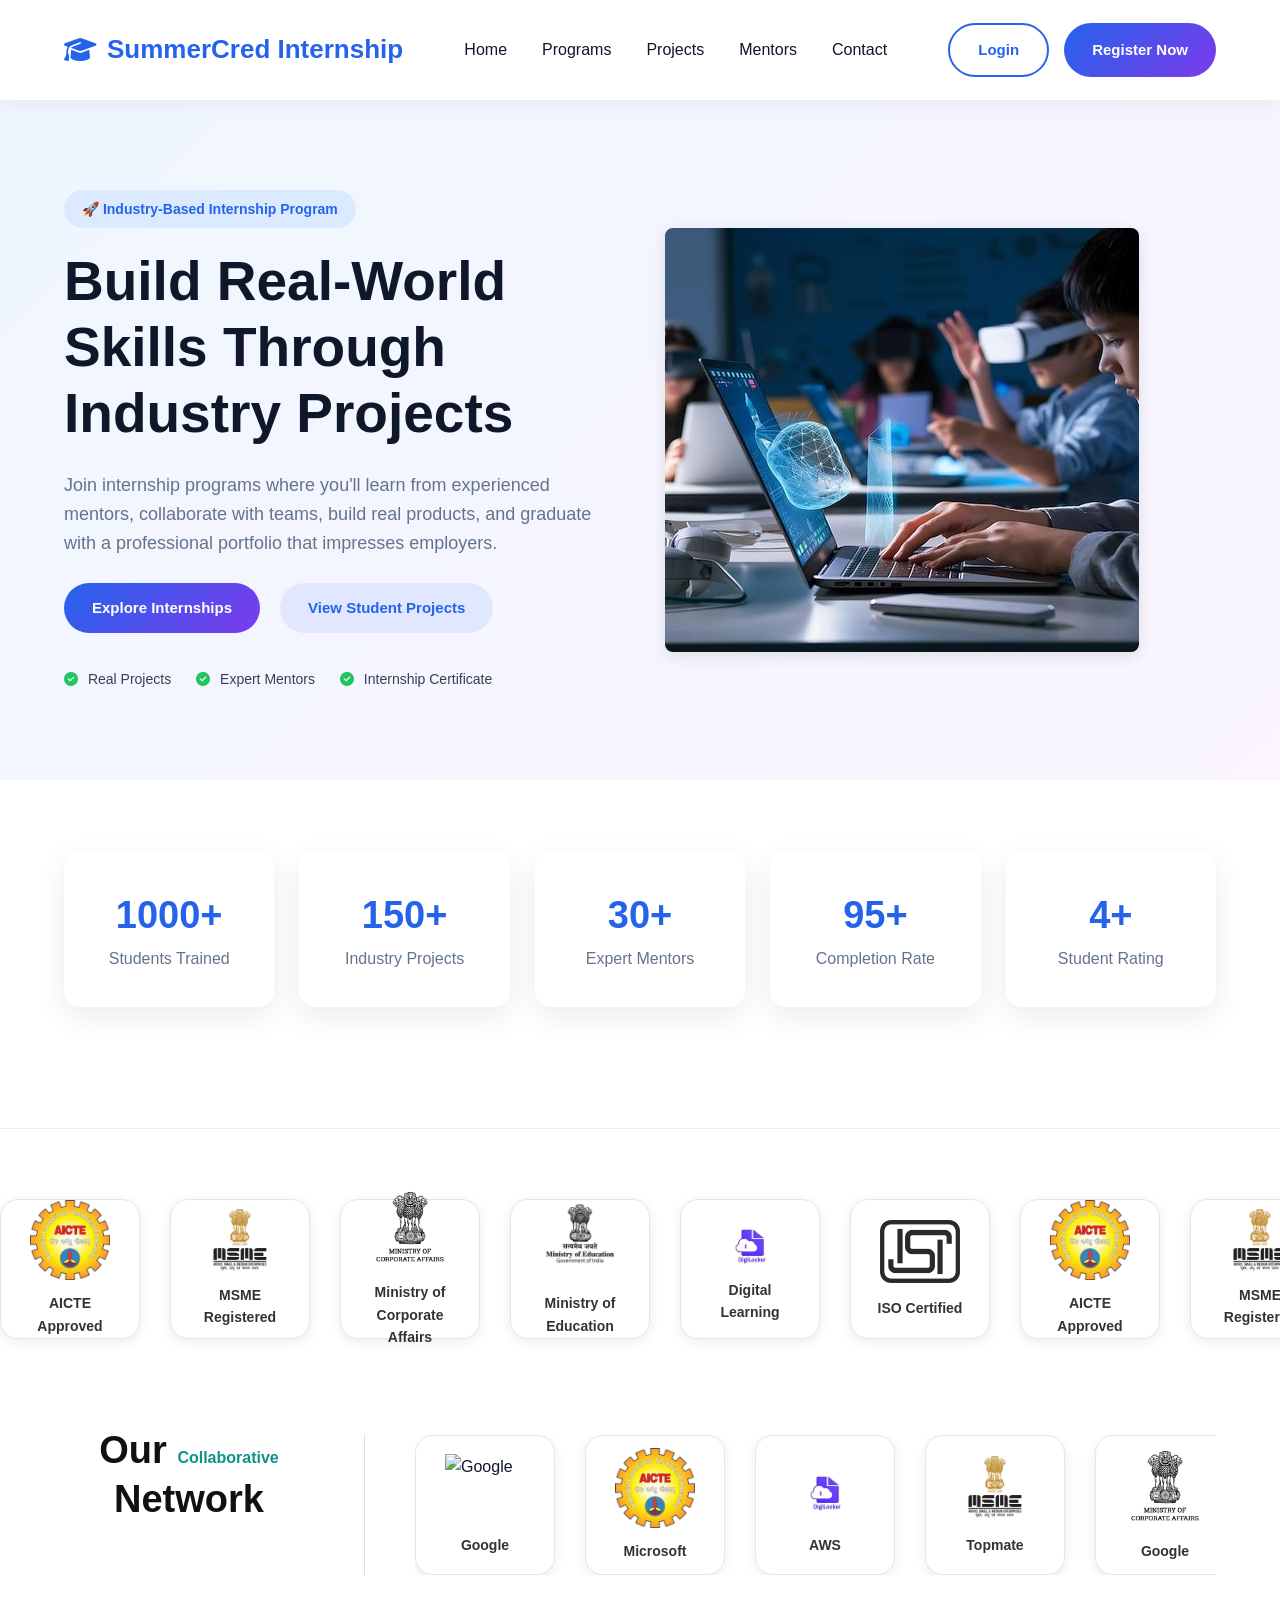
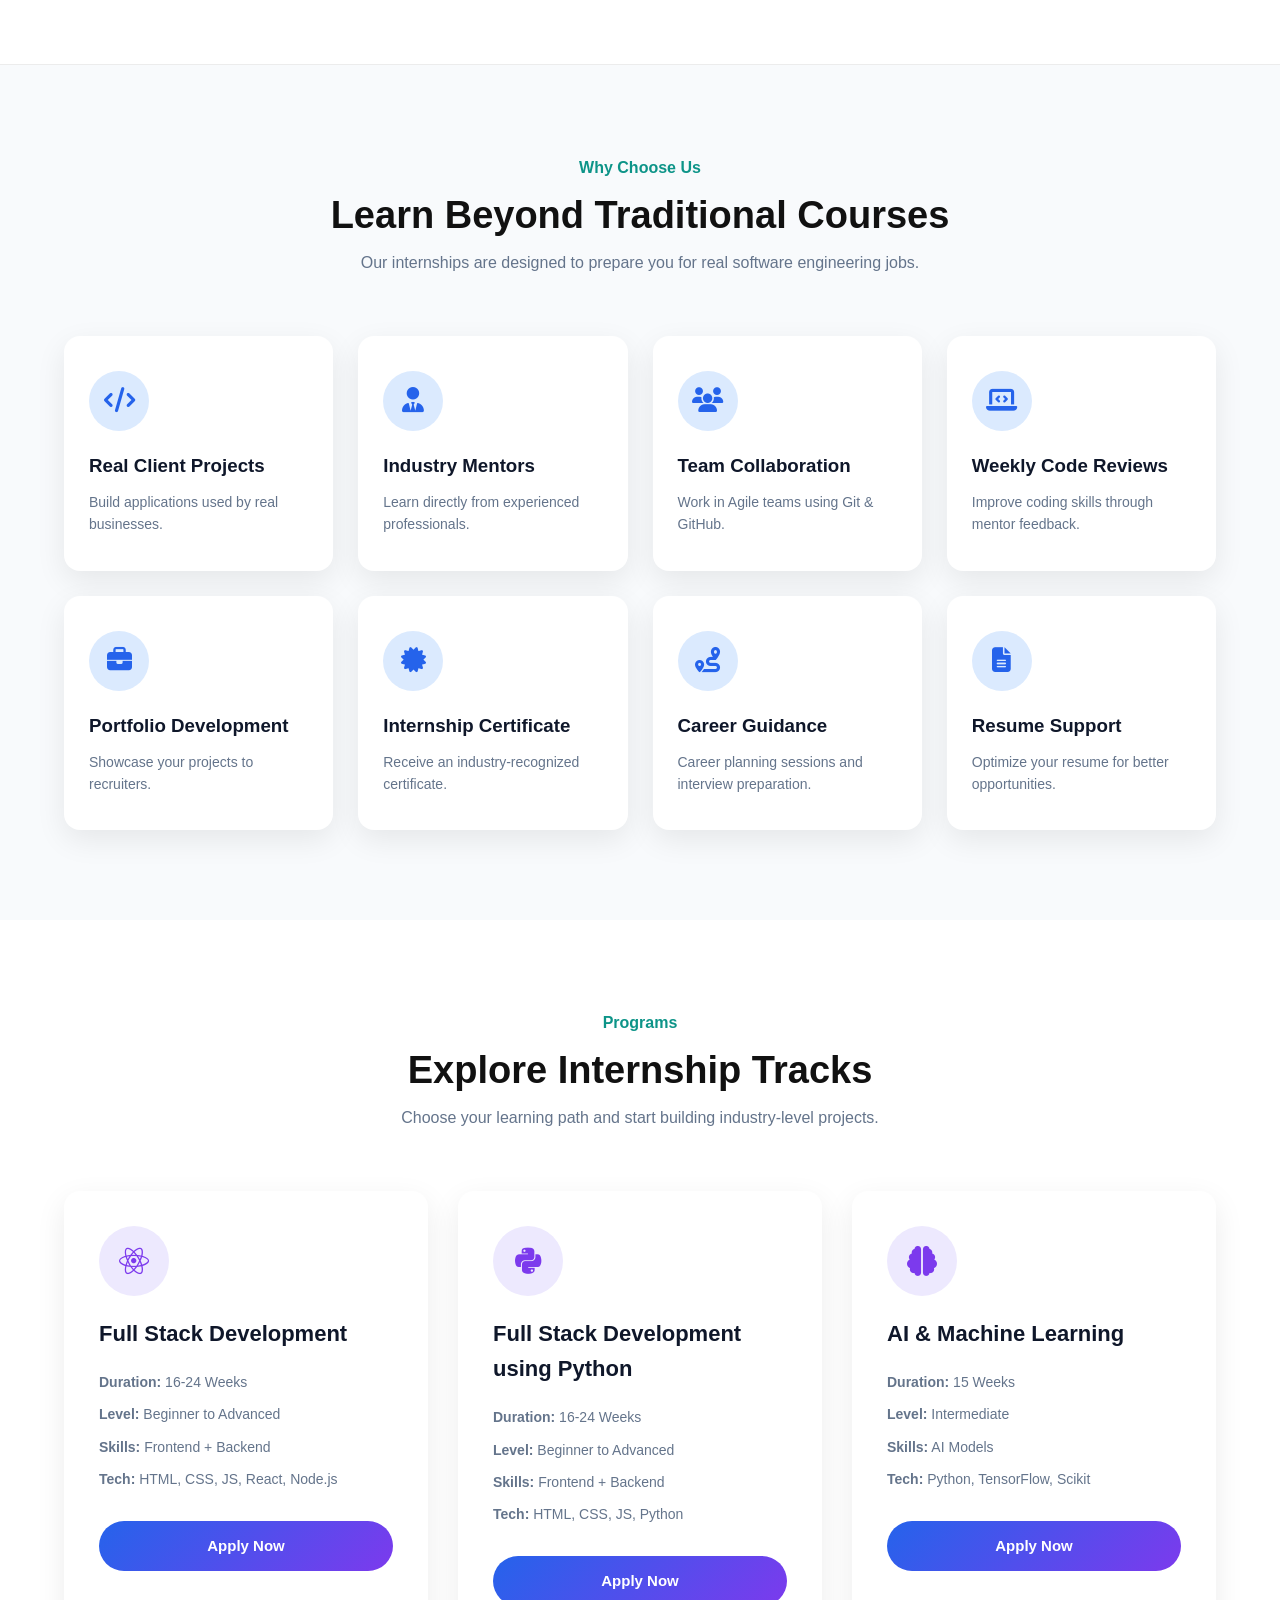
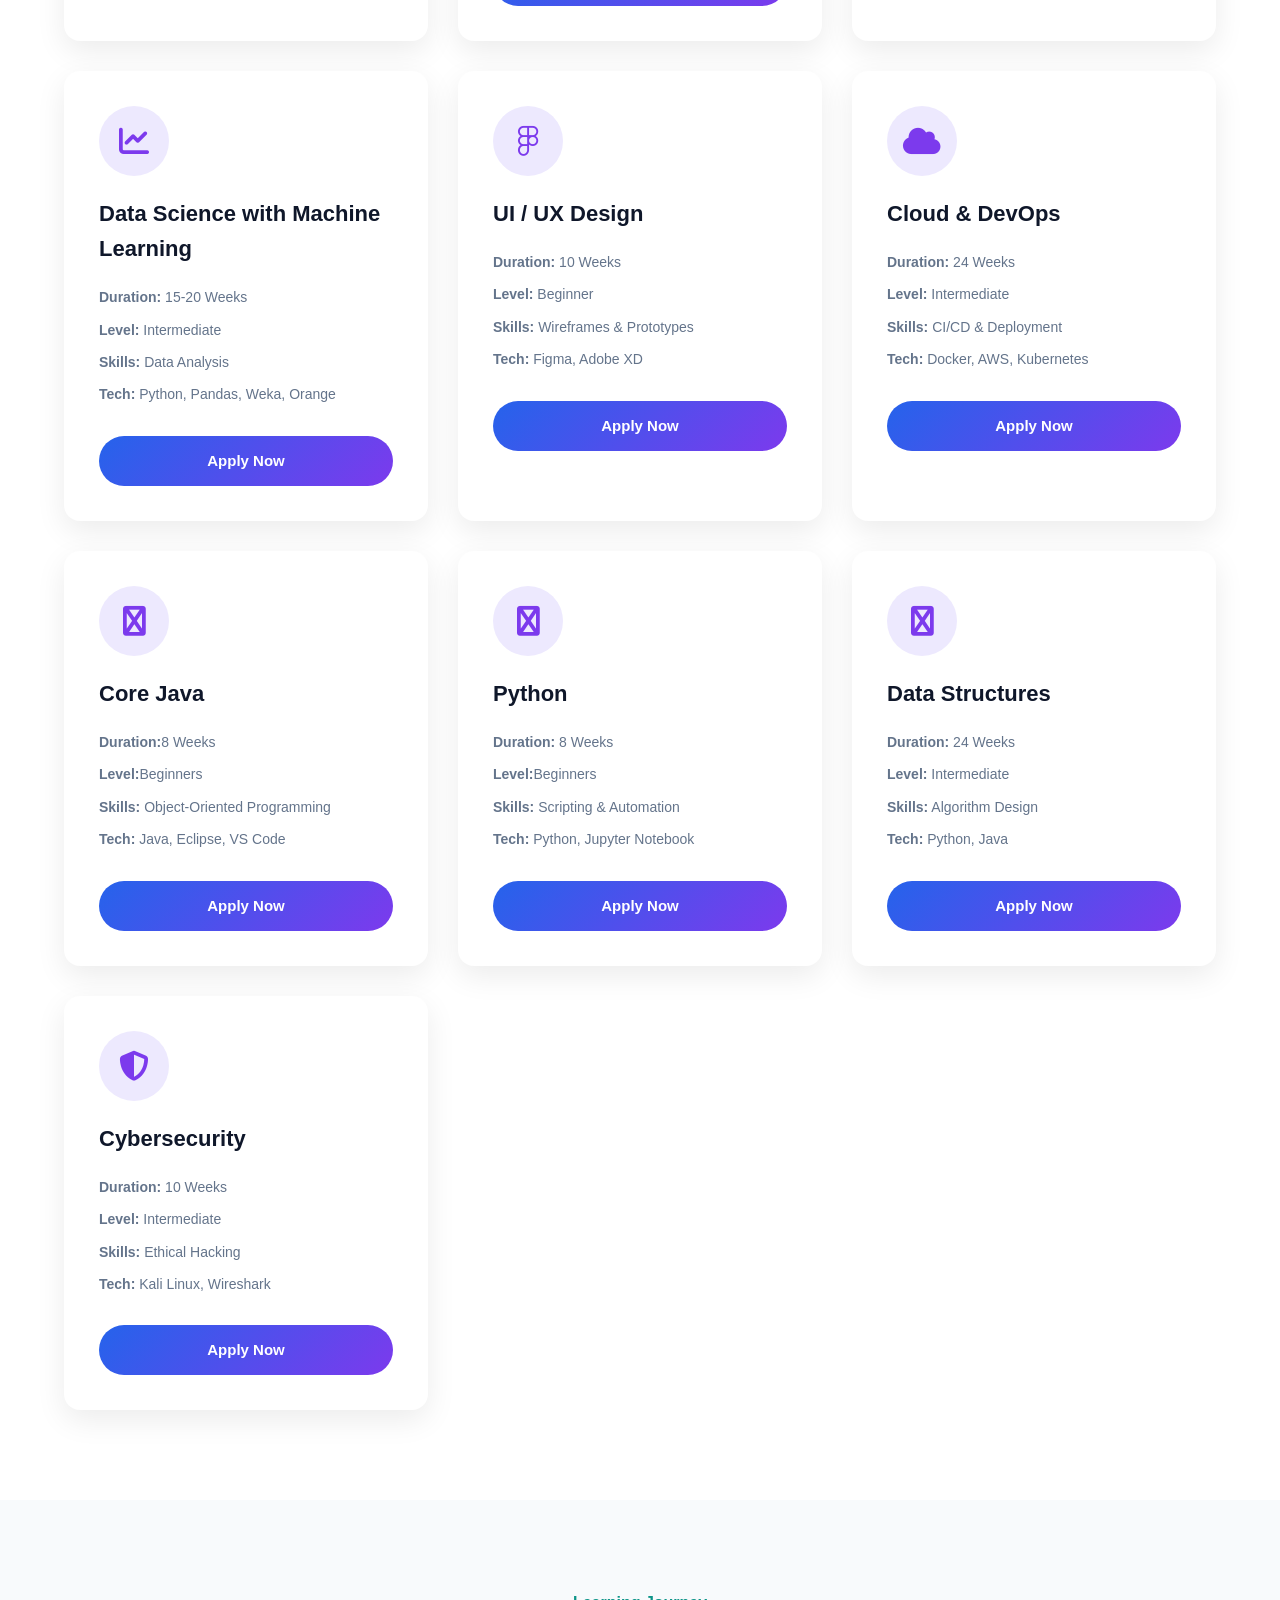
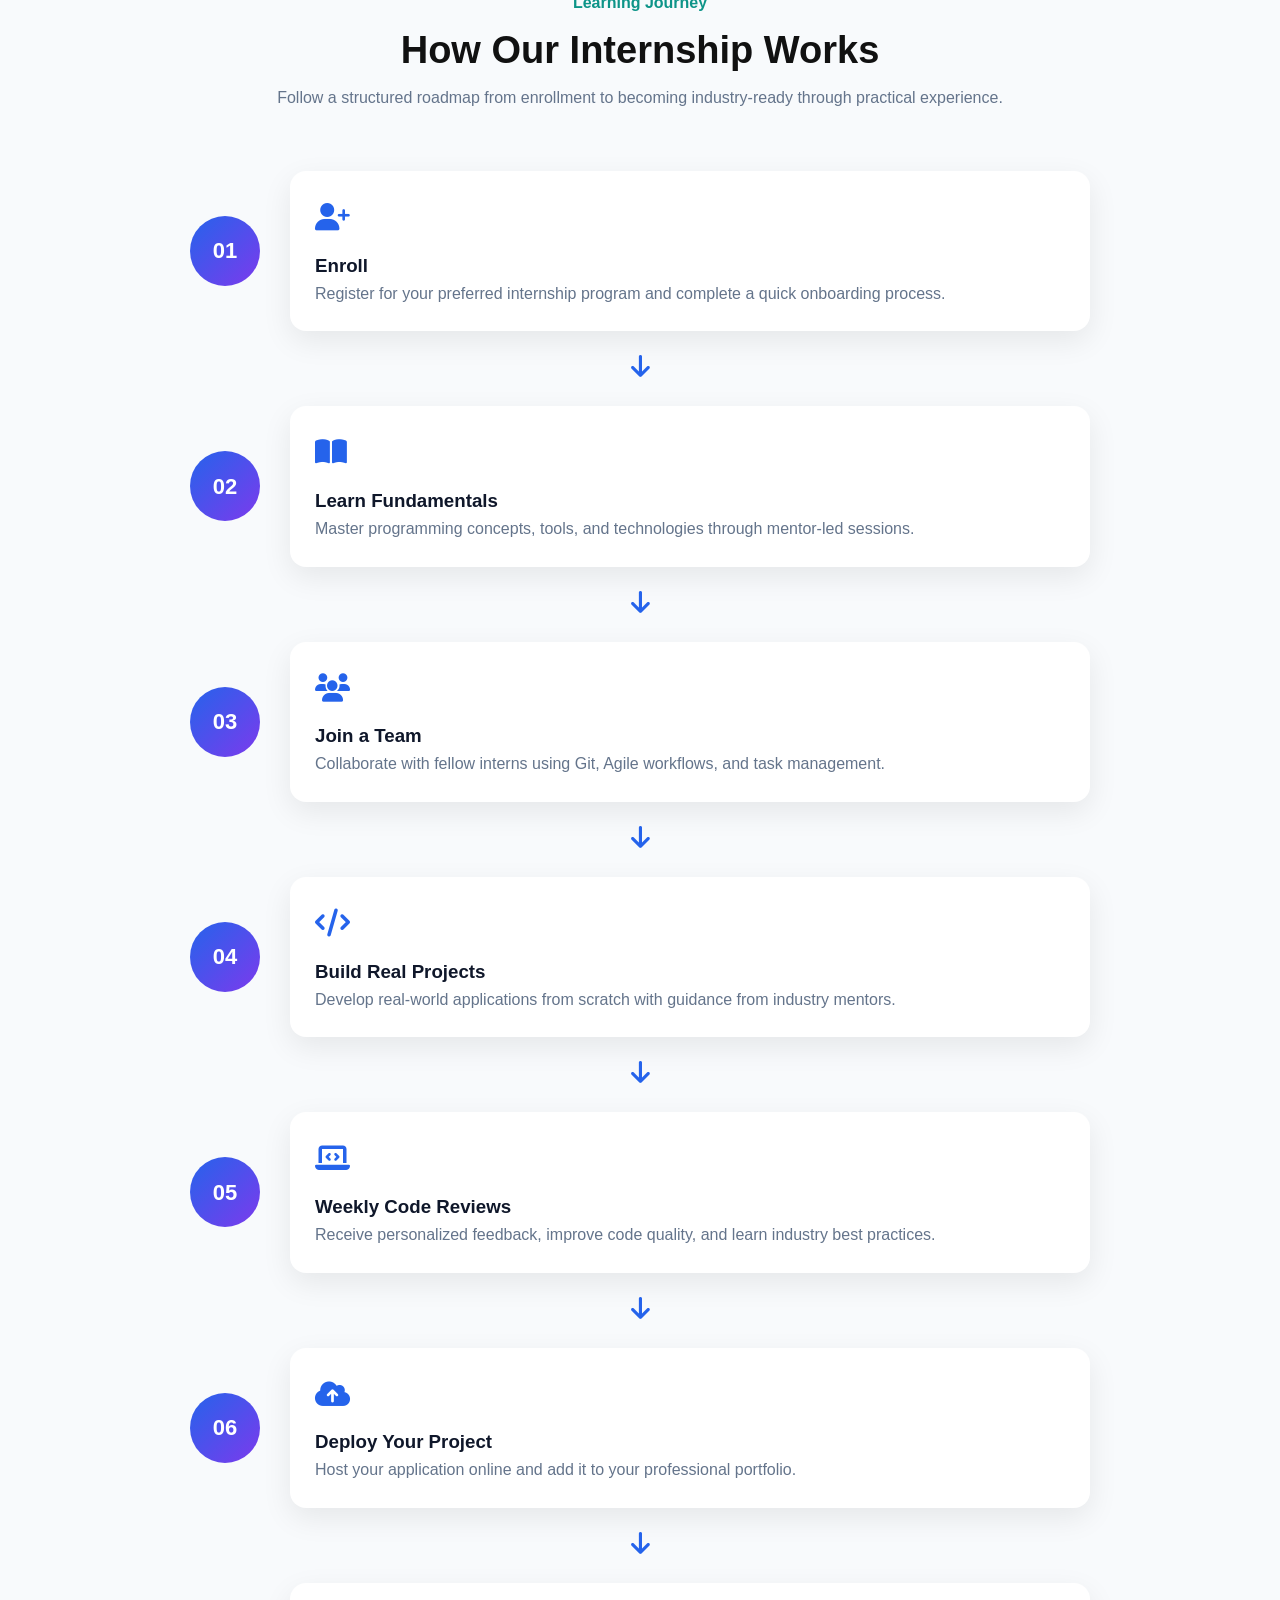
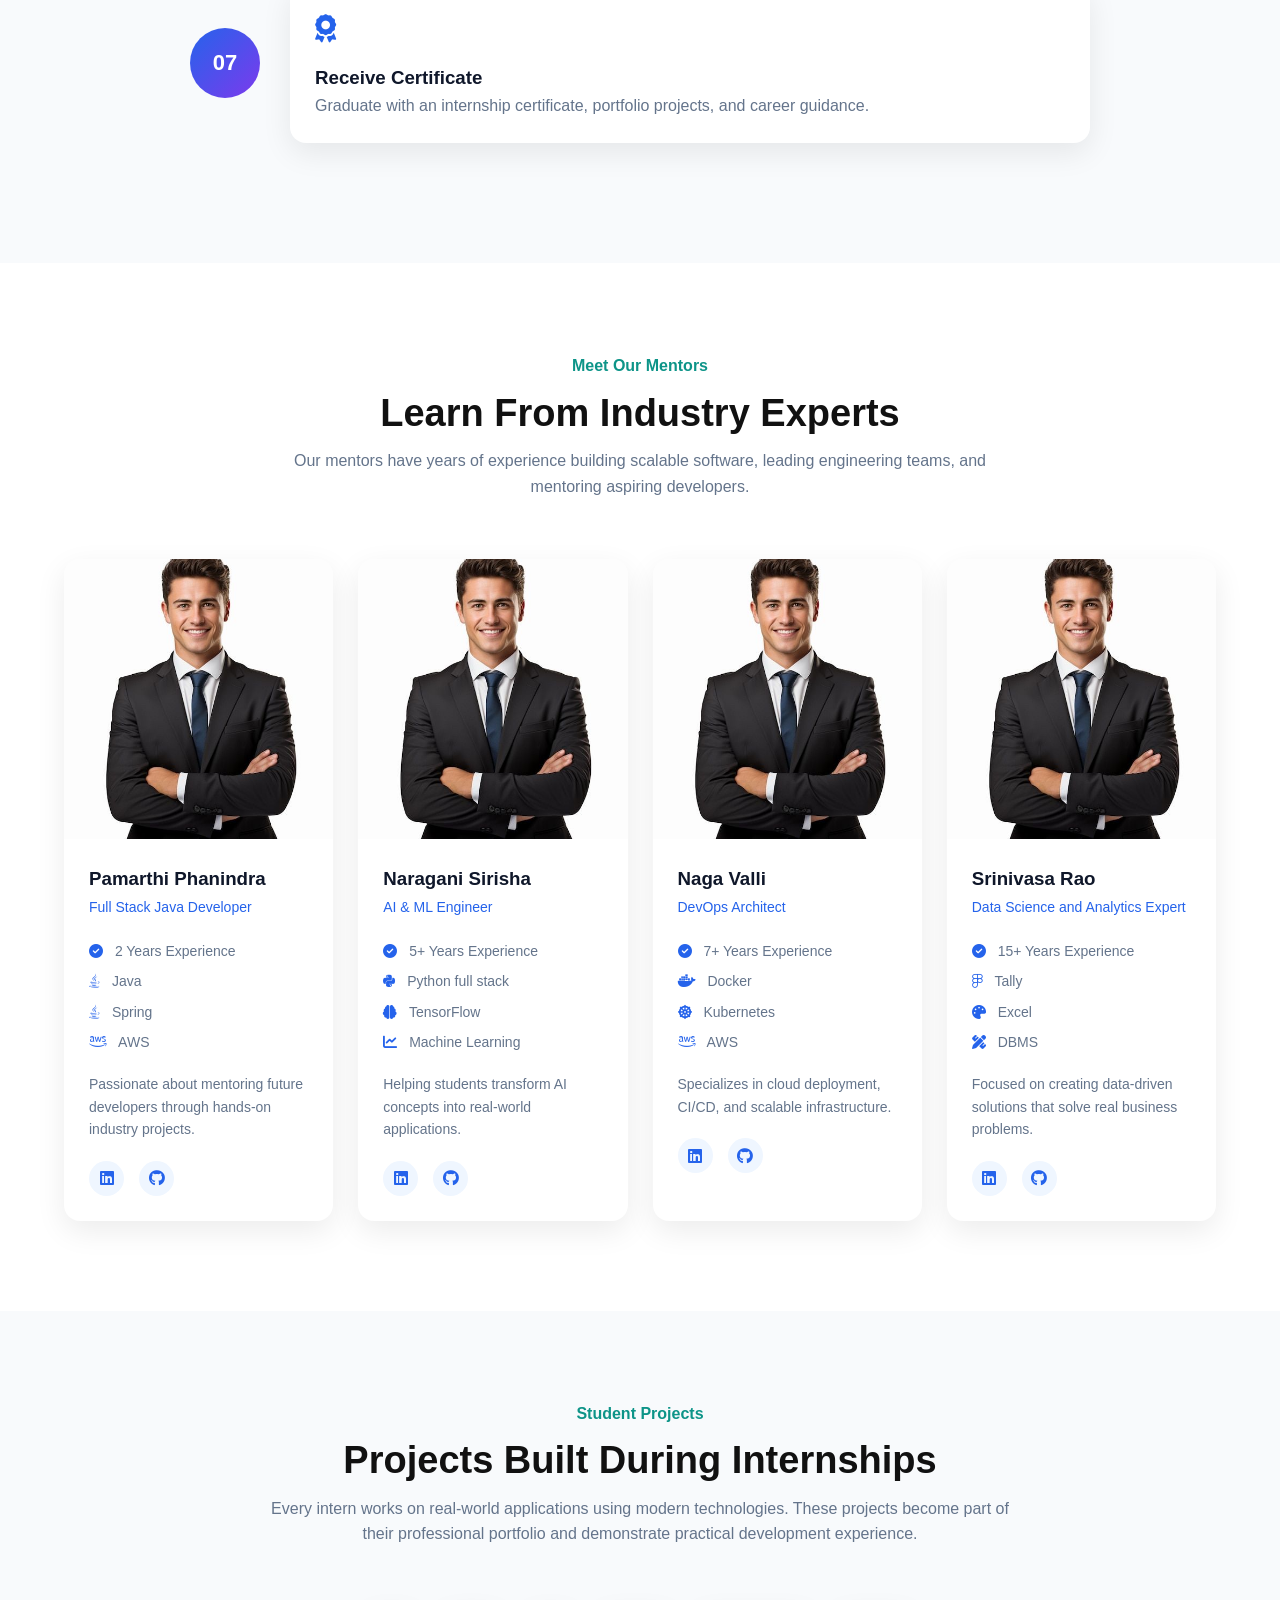
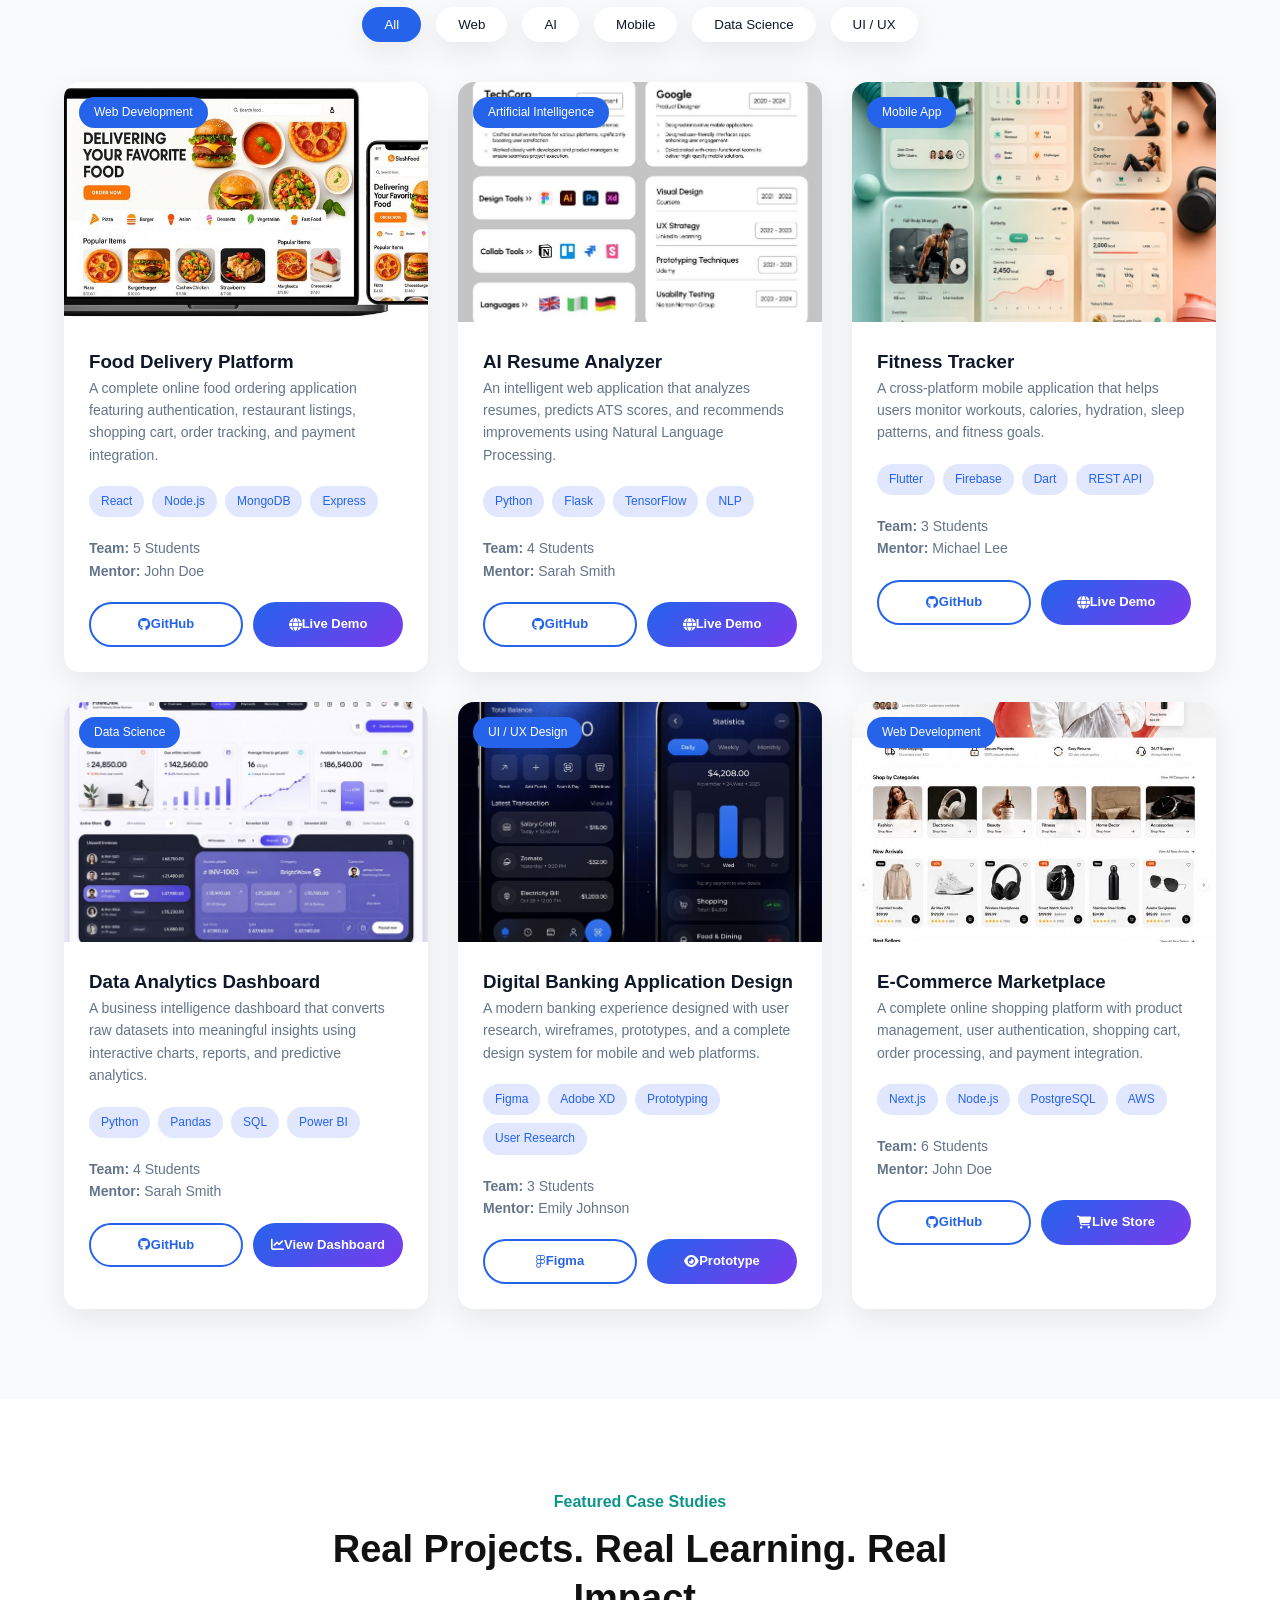
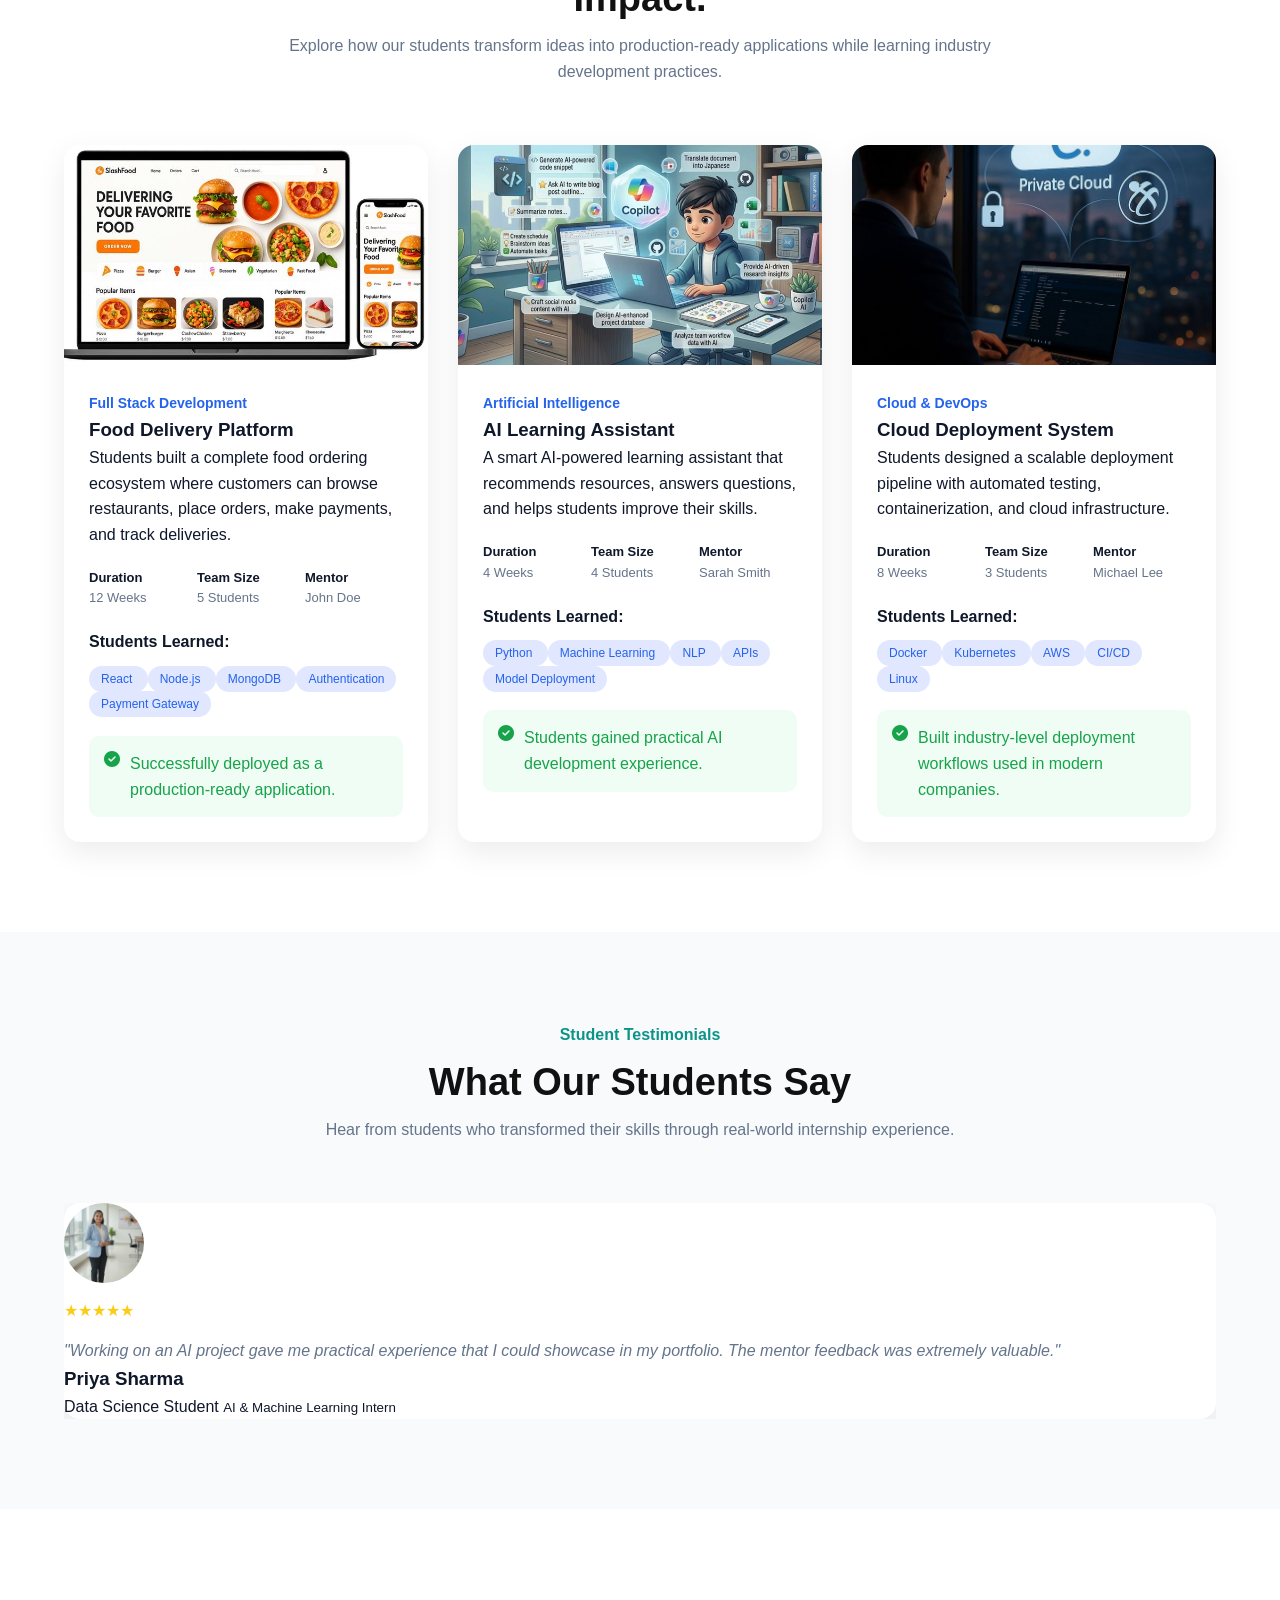
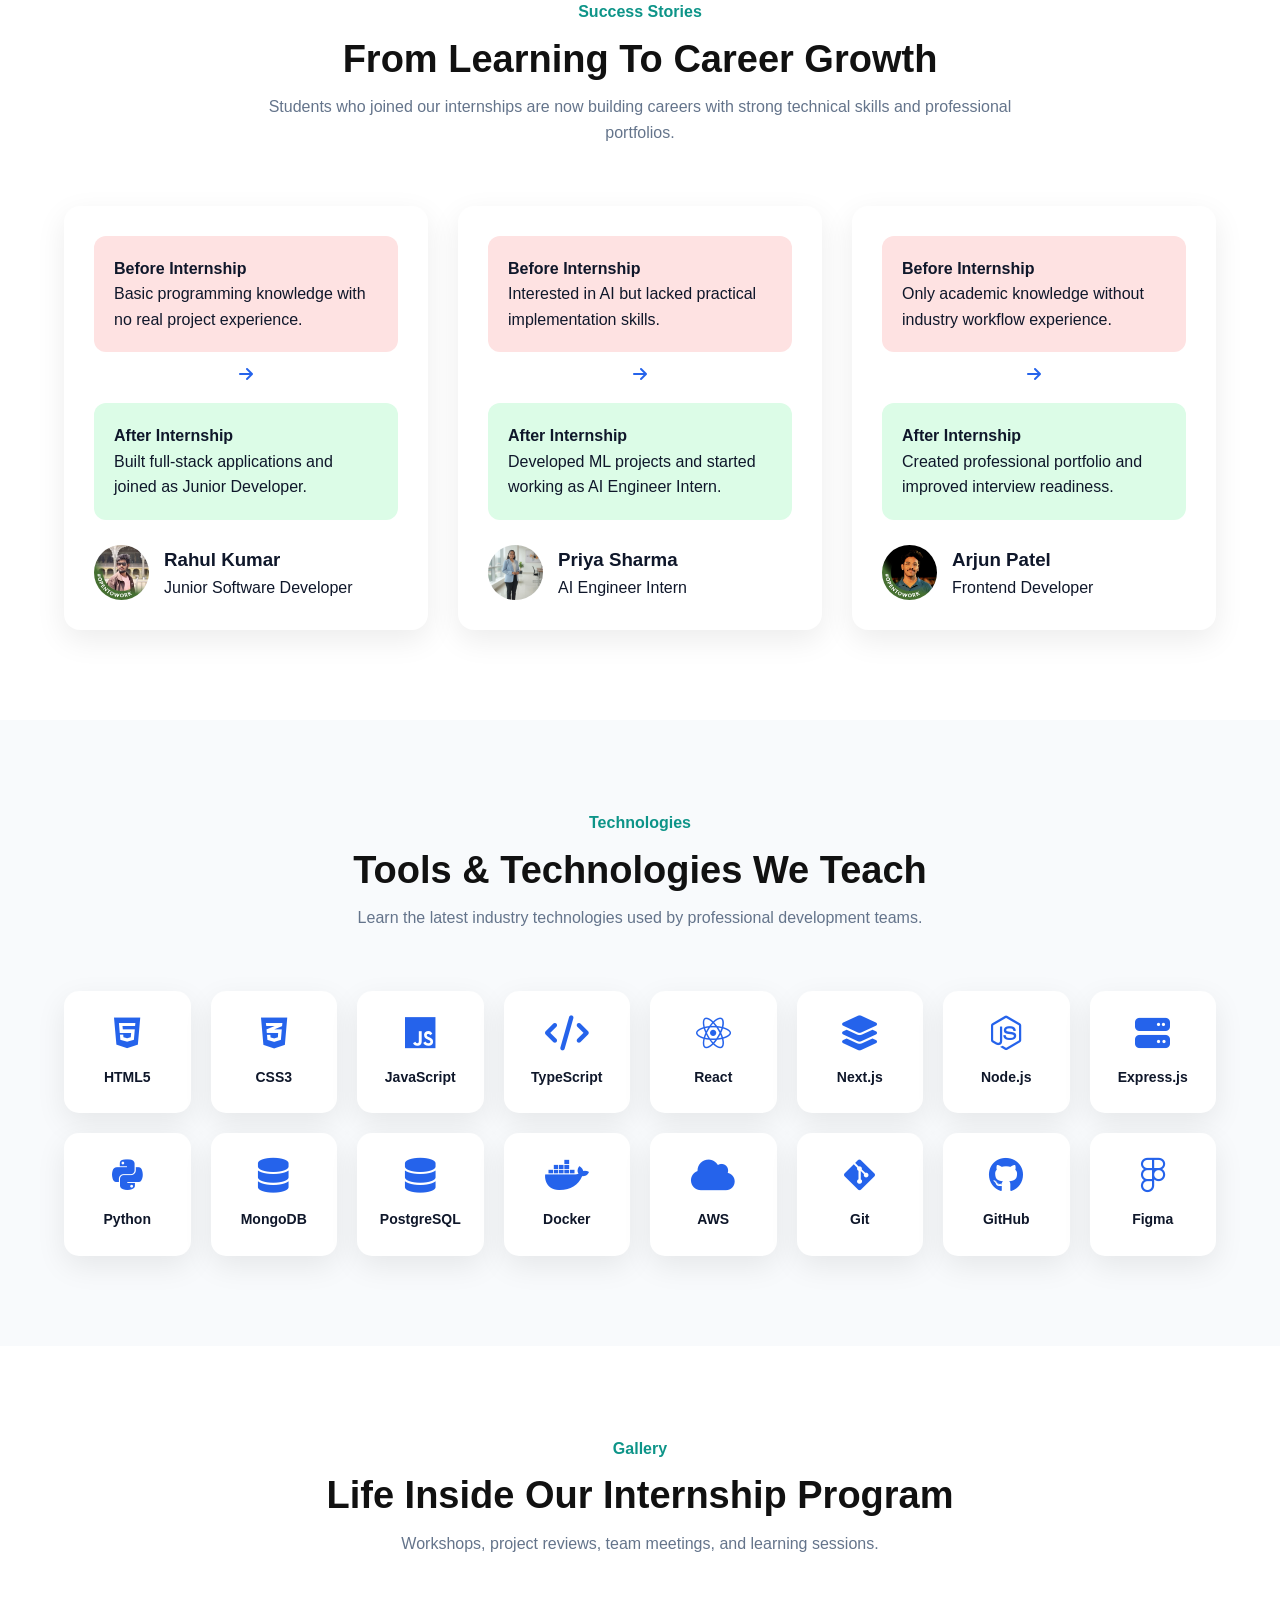
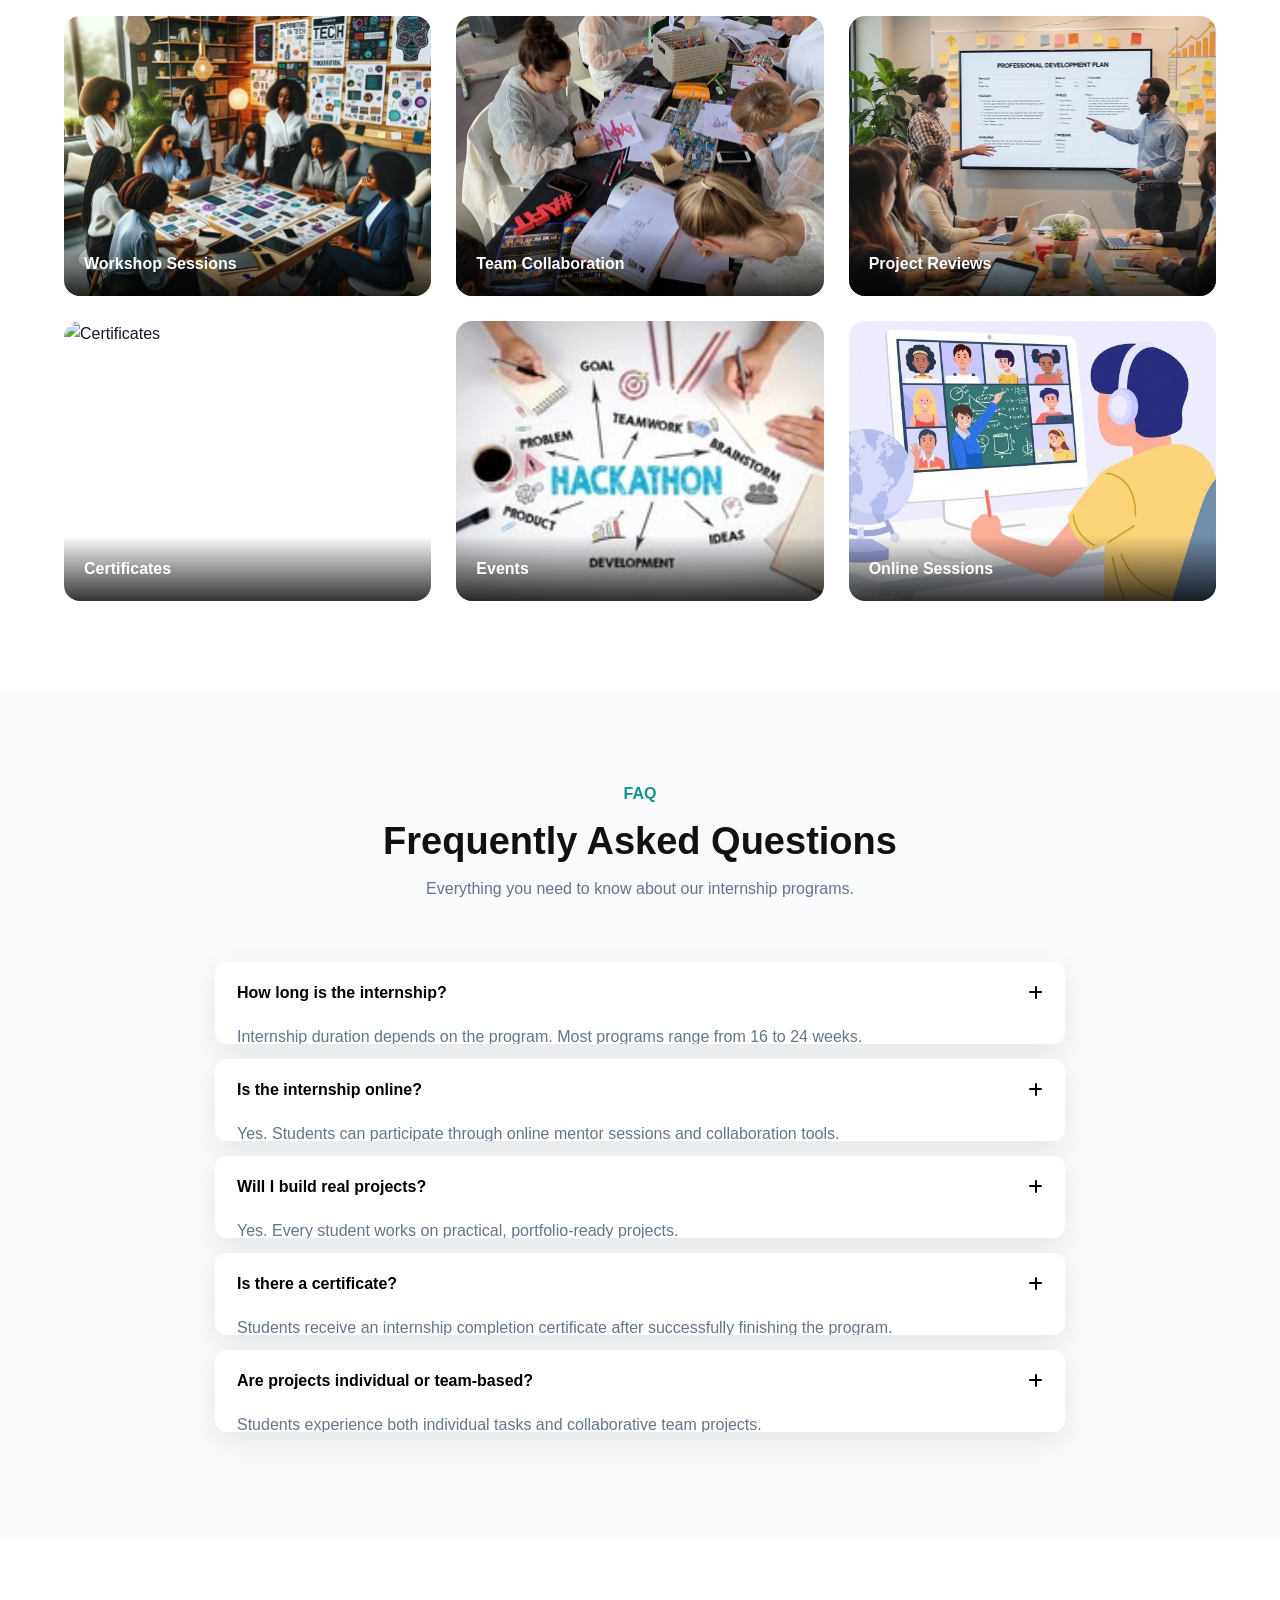
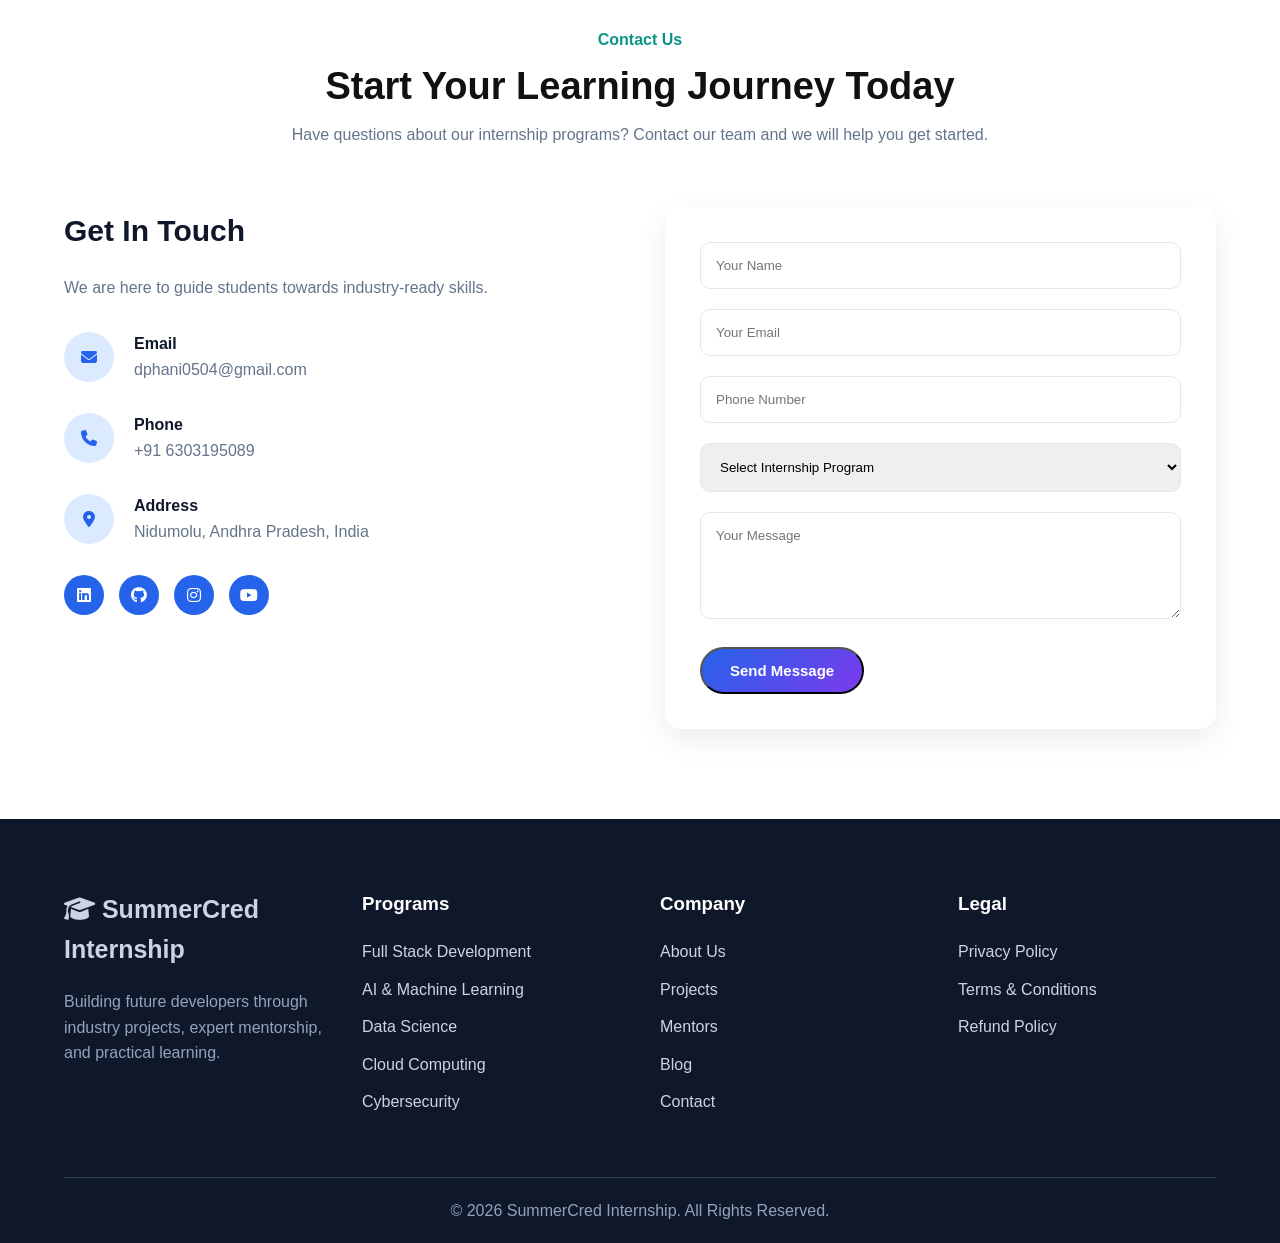
==== commit 010f0dec: "Launch and Deploy Ready Landing Page" ====
--- a/index.html
+++ b/index.html
@@ -11,6 +11,154 @@
     <link rel="stylesheet" href="https://cdnjs.cloudflare.com/ajax/libs/font-awesome/6.5.2/css/all.min.css">
     <!-- Main CSS -->
     <link rel="stylesheet" href="css/style.css">
+    <style>
+   *{
+    margin:0;
+    padding:0;
+    box-sizing:border-box;
+}
+
+body{
+    font-family:Arial, Helvetica, sans-serif;
+    background:#fff;
+}
+
+.partners-section{
+    padding:70px 0;
+    border-top:1px solid #ececec;
+    border-bottom:1px solid #ececec;
+}
+
+.partners-container{
+    width:90%;
+    max-width:1400px;
+    margin:auto;
+    display:flex;
+    align-items:center;
+    gap:50px;
+}
+
+.section-title{
+    min-width:250px;
+}
+
+.section-title h2{
+    font-size:38px;
+    line-height:1.3;
+    font-weight:700;
+    color:#111;
+}
+
+.section-title span{
+    color:#0d9488;
+}
+
+.divider{
+    width:1px;
+    height:140px;
+    background:#ddd;
+}
+
+.logo-strip{
+    flex:1;
+    overflow:hidden;
+    position:relative;
+}
+
+.logo-track{
+    display:flex;
+    width:max-content;
+    animation:scroll 28s linear infinite;
+    gap:30px;
+}
+
+.logo-strip:hover .logo-track{
+    animation-play-state:paused;
+}
+
+.logo-item{
+    width:140px;
+    min-width:140px;
+    height:140px;
+    background:#fff;
+    border:1px solid #e6e6e6;
+    border-radius:18px;
+    display:flex;
+    flex-direction:column;
+    justify-content:center;
+    align-items:center;
+    padding:18px;
+    box-shadow:0 3px 12px rgba(0,0,0,.08);
+    transition:.3s;
+}
+
+.logo-item:hover{
+    transform:translateY(-6px);
+    box-shadow:0 10px 24px rgba(0,0,0,.15);
+}
+
+.logo-item img{
+    width:80px;
+    height:80px;
+    object-fit:contain;
+    mix-blend-mode:multiply;
+}
+
+.logo-item p{
+    margin-top:12px;
+    font-size:14px;
+    font-weight:600;
+    color:#333;
+    text-align:center;
+}
+
+@keyframes scroll{
+    from{
+        transform:translateX(0);
+    }
+    to{
+        transform:translateX(-50%);
+    }
+}
+
+/* Responsive */
+
+@media(max-width:768px){
+
+.partners-container{
+    flex-direction:column;
+    gap:25px;
+}
+
+.divider{
+    display:none;
+}
+
+.section-title{
+    text-align:center;
+}
+
+.section-title h2{
+    font-size:30px;
+}
+
+.logo-item{
+    width:110px;
+    min-width:110px;
+    height:110px;
+}
+
+.logo-item img{
+    width:60px;
+    height:60px;
+}
+
+.logo-item p{
+    font-size:12px;
+}
+
+}
+ </style>
 </head>
 
 <body>
@@ -19,7 +167,7 @@
         <div class="container">
             <a href="#" class="logo">
                 <i class="fa-solid fa-graduation-cap"></i>
-                InternHub
+                SummerCred Internship
             </a>
             <nav class="navbar">
                 <ul>
@@ -34,8 +182,8 @@
                 <a href="#" class="btn btn-outline">
                     Login
                 </a>
-                <a href="#" class="btn btn-primary">
-                    Apply Now
+                <a href="#" class="btn btn-primary" onclick="window.open('https://forms.gle/HHjG1mjQfYY1bJYv7', '_blank')">
+                    Register Now
                 </a>
             </div>
             <div class="menu-toggle">
@@ -83,7 +231,7 @@
                 </div>
             </div>
             <div class="hero-image">
-                <img src="images/hero/hero.png" alt="Students Building Projects">
+                <img src="images/hero/hero.png" alt="Students Building Projects" style="border-radius: 8px; box-shadow: 0 4px 15px rgba(0, 0, 0, 0.1);">
             </div>
         </div>
     </section>
@@ -112,8 +260,163 @@
                     <p>Student Rating</p>
                 </div>
             </div>
+            <br>
+            <br>
+          
         </div>
     </section>
+
+
+
+
+<section class="partners-section">
+    <div class="logo-track">
+
+    <!-- First Set -->
+    <div class="logo-item">
+        <img src="images/aicte.jpg" alt="AICTE">
+        <p>AICTE Approved</p>
+    </div>
+
+    <div class="logo-item">
+        <img src="images/msme.jpg" alt="MSME">
+        <p>MSME Registered</p>
+    </div>
+
+    <div class="logo-item">
+        <img src="images/mca.jpg" alt="MCA">
+        <p>Ministry of Corporate Affairs</p>
+    </div>
+
+    <div class="logo-item">
+        <img src="images/moe.jpg" alt="MOE">
+        <p>Ministry of Education</p>
+    </div>
+
+    <div class="logo-item">
+        <img src="images/dl.jpg" alt="Digital Learning">
+        <p>Digital Learning</p>
+    </div>
+
+    <div class="logo-item">
+        <img src="images/isi.jpg" alt="ISO">
+        <p>ISO Certified</p>
+    </div>
+
+    <!-- Duplicate -->
+    <div class="logo-item">
+        <img src="images/aicte.jpg" alt="AICTE">
+        <p>AICTE Approved</p>
+    </div>
+
+    <div class="logo-item">
+        <img src="images/msme.jpg" alt="MSME">
+        <p>MSME Registered</p>
+    </div>
+
+    <div class="logo-item">
+        <img src="images/mca.jpg" alt="MCA">
+        <p>Ministry of Corporate Affairs</p>
+    </div>
+
+    <div class="logo-item">
+        <img src="images/moe.jpg" alt="MOE">
+        <p>Ministry of Education</p>
+    </div>
+
+    <div class="logo-item">
+        <img src="images/dl.jpg" alt="Digital Learning">
+        <p>Digital Learning</p>
+    </div>
+
+    <div class="logo-item">
+        <img src="images/isi.jpg" alt="ISO">
+        <p>ISO Certified</p>
+    </div>
+
+</div>
+
+<br>
+<br>
+<br>
+    <div class="partners-container">
+
+        <div class="section-title">
+            <h2>Our <span>Collaborative</span><br>Network</h2>
+        </div>
+
+        <div class="divider"></div>
+
+        <div class="logo-strip">
+            <div class="logo-track">
+
+                <!-- First Set -->
+                <div class="logo-item">
+                    <img src="images/abc.jpg" alt="Google">
+                    <p>Google</p>
+                </div>
+
+                <div class="logo-item">
+                    <img src="images/aicte.jpg" alt="Microsoft">
+                    <p>Microsoft</p>
+                </div>
+
+                <div class="logo-item">
+                    <img src="images/dl.jpg" alt="AWS">
+                    <p>AWS</p>
+                </div>
+
+                <div class="logo-item">
+                    <img src="images/msme.jpg" alt="Topmate">
+                    <p>Topmate</p>
+                </div>
+
+                <div class="logo-item">
+                    <img src="images/mca.jpg" alt="Google">
+                    <p>Google</p>
+                </div>
+
+                <div class="logo-item">
+                    <img src="images/moe.jpg" alt="Microsoft">
+                    <p>Microsoft</p>
+                </div>
+
+                <!-- Duplicate -->
+                <div class="logo-item">
+                    <img src="images/abc.jpg" alt="Google">
+                    <p>Google</p>
+                </div>
+
+                <div class="logo-item">
+                    <img src="images/aicte.jpg" alt="Microsoft">
+                    <p>Microsoft</p>
+                </div>
+
+                <div class="logo-item">
+                    <img src="images/dl.jpg" alt="AWS">
+                    <p>AWS</p>
+                </div>
+
+                <div class="logo-item">
+                    <img src="images/msme.jpg" alt="Topmate">
+                    <p>Topmate</p>
+                </div>
+
+                <div class="logo-item">
+                    <img src="images/mca.jpg" alt="Google">
+                    <p>Google</p>
+                </div>
+
+                <div class="logo-item">
+                    <img src="images/moe.jpg" alt="Microsoft">
+                    <p>Microsoft</p>
+                </div>
+
+            </div>
+        </div>
+
+    </div>
+</section>
     <!-- ================= WHY CHOOSE US ================= -->
     <section class="why-us">
         <div class="container">
@@ -220,6 +523,22 @@
                 <!-- Program -->
                 <div class="program-card">
                     <div class="icon">
+                        <i class="fab fa-python"></i>
+                    </div>
+                    <h3>Full Stack Development using Python</h3>
+                    <ul>
+                        <li><strong>Duration:</strong> 16-24 Weeks</li>
+                        <li><strong>Level:</strong> Beginner to Advanced</li>
+                        <li><strong>Skills:</strong> Frontend + Backend</li>
+                        <li><strong>Tech:</strong> HTML, CSS, JS, Python</li>
+                    </ul>
+                    <a href="#" class="btn btn-primary">
+                        Apply Now
+                    </a>
+                </div>
+                <!-- Program -->
+                <div class="program-card">
+                    <div class="icon">
                         <i class="fas fa-brain"></i>
                     </div>
                     <h3>AI & Machine Learning</h3>
@@ -238,12 +557,12 @@
                     <div class="icon">
                         <i class="fas fa-chart-line"></i>
                     </div>
-                    <h3>Data Science</h3>
+                    <h3>Data Science with Machine Learning</h3>
                     <ul>
                         <li><strong>Duration:</strong> 15-20 Weeks</li>
                         <li><strong>Level:</strong> Intermediate</li>
                         <li><strong>Skills:</strong> Data Analysis</li>
-                        <li><strong>Tech:</strong> Python, Pandas, SQL</li>
+                        <li><strong>Tech:</strong> Python, Pandas, Weka, Orange</li>
                     </ul>
                     <a href="#" class="btn btn-primary">
                         Apply Now
@@ -276,6 +595,54 @@
                         <li><strong>Level:</strong> Intermediate</li>
                         <li><strong>Skills:</strong> CI/CD & Deployment</li>
                         <li><strong>Tech:</strong> Docker, AWS, Kubernetes</li>
+                    </ul>
+                    <a href="#" class="btn btn-primary">
+                        Apply Now
+                    </a>
+                </div>
+                <!-- Program -->
+                <div class="program-card">
+                    <div class="icon">
+                        <i class="fas fa-java"></i>
+                    </div>
+                    <h3>Core Java</h3>
+                    <ul>
+                        <li><strong>Duration:</strong>8 Weeks</li>
+                        <li><strong>Level:</strong>Beginners</li>
+                        <li><strong>Skills:</strong> Object-Oriented Programming</li>
+                        <li><strong>Tech:</strong> Java, Eclipse, VS Code</li>
+                    </ul>
+                    <a href="#" class="btn btn-primary">
+                        Apply Now
+                    </a>
+                </div>
+                <!-- Program -->
+                <div class="program-card">
+                    <div class="icon">
+                        <i class="fas fa-python"></i>
+                    </div>
+                    <h3>Python</h3>
+                    <ul>
+                        <li><strong>Duration:</strong> 8 Weeks</li>
+                        <li><strong>Level:</strong>Beginners</li>
+                        <li><strong>Skills:</strong> Scripting & Automation</li>
+                        <li><strong>Tech:</strong> Python, Jupyter Notebook</li>
+                    </ul>
+                    <a href="#" class="btn btn-primary">
+                        Apply Now
+                    </a>
+                </div> 
+                <!-- Program -->
+                <div class="program-card">
+                    <div class="icon">
+                        <i class="fas fa-java"></i>
+                    </div>
+                    <h3>Data Structures</h3>
+                    <ul>
+                        <li><strong>Duration:</strong> 24 Weeks</li>
+                        <li><strong>Level:</strong> Intermediate</li>
+                        <li><strong>Skills:</strong> Algorithm Design</li>
+                        <li><strong>Tech:</strong> Python, Java</li>
                     </ul>
                     <a href="#" class="btn btn-primary">
                         Apply Now
@@ -505,27 +872,27 @@
 
                     <div class="mentor-content">
 
-                        <h3>John Doe</h3>
+                        <h3>Pamarthi Phanindra</h3>
 
                         <span class="mentor-role">
-                            Senior Full Stack Engineer
+                            Full Stack Java Developer
                         </span>
 
                         <ul class="mentor-details">
 
                             <li>
                                 <i class="fas fa-check-circle"></i>
-                                8+ Years Experience
+                                2 Years Experience
                             </li>
 
                             <li>
-                                <i class="fab fa-react"></i>
-                                React
+                                <i class="fab fa-java"></i>
+                                Java
                             </li>
 
                             <li>
-                                <i class="fab fa-node-js"></i>
-                                Node.js
+                                <i class="fab fa-java"></i>
+                                Spring
                             </li>
 
                             <li>
@@ -544,11 +911,11 @@
 
                         <div class="mentor-social">
 
-                            <a href="#">
+                            <a href="https://www.linkedin.com/in/devi-phanindra-pamarthi-26012b286/">
                                 <i class="fab fa-linkedin"></i>
                             </a>
 
-                            <a href="#">
+                            <a href="https://github.com/phani05040">
                                 <i class="fab fa-github"></i>
                             </a>
 
@@ -570,7 +937,7 @@
 
                     <div class="mentor-content">
 
-                        <h3>Sarah Smith</h3>
+                        <h3>Naragani Sirisha</h3>
 
                         <span class="mentor-role">
                             AI & ML Engineer
@@ -580,12 +947,12 @@
 
                             <li>
                                 <i class="fas fa-check-circle"></i>
-                                10+ Years Experience
+                                5+ Years Experience
                             </li>
 
                             <li>
                                 <i class="fab fa-python"></i>
-                                Python
+                                Python full stack
                             </li>
 
                             <li>
@@ -609,11 +976,11 @@
 
                         <div class="mentor-social">
 
-                            <a href="#">
+                            <a href="https://www.linkedin.com/in/naga-subrahmanya-sirisha-naragani-53b2743a5/">
                                 <i class="fab fa-linkedin"></i>
                             </a>
 
-                            <a href="#">
+                            <a href="https://github.com/phani05040">
                                 <i class="fab fa-github"></i>
                             </a>
 
@@ -635,7 +1002,7 @@
 
                     <div class="mentor-content">
 
-                        <h3>Michael Lee</h3>
+                        <h3>Naga Valli</h3>
 
                         <span class="mentor-role">
                             DevOps Architect
@@ -645,7 +1012,7 @@
 
                             <li>
                                 <i class="fas fa-check-circle"></i>
-                                9+ Years Experience
+                                7+ Years Experience
                             </li>
 
                             <li>
@@ -675,11 +1042,11 @@
 
                         <div class="mentor-social">
 
-                            <a href="#">
+                            <a href="https://www.linkedin.com/in/devi-phanindra-pamarthi-26012b286/">
                                 <i class="fab fa-linkedin"></i>
                             </a>
 
-                            <a href="#">
+                            <a href="https://github.com/phani05040">
                                 <i class="fab fa-github"></i>
                             </a>
 
@@ -701,32 +1068,32 @@
 
                     <div class="mentor-content">
 
-                        <h3>Emily Johnson</h3>
+                        <h3>Srinivasa Rao</h3>
 
                         <span class="mentor-role">
-                            UI / UX Designer
+                            Data Science and Analytics Expert
                         </span>
 
                         <ul class="mentor-details">
 
                             <li>
                                 <i class="fas fa-check-circle"></i>
-                                7+ Years Experience
+                                15+ Years Experience
                             </li>
 
                             <li>
                                 <i class="fab fa-figma"></i>
-                                Figma
+                                Tally
                             </li>
 
                             <li>
                                 <i class="fas fa-palette"></i>
-                                UI Design
+                                Excel
                             </li>
 
                             <li>
                                 <i class="fas fa-pen-ruler"></i>
-                                UX Research
+                                DBMS
                             </li>
 
                         </ul>
@@ -734,19 +1101,19 @@
                         <p>
 
                             Focused on creating
-                            user-centered designs
+                            data-driven solutions
                             that solve real business problems.
 
                         </p>
 
                         <div class="mentor-social">
 
-                            <a href="#">
+                            <a href="https://www.linkedin.com/in/devi-phanindra-pamarthi-26012b286/">
                                 <i class="fab fa-linkedin"></i>
                             </a>
 
-                            <a href="#">
-                                <i class="fab fa-dribbble"></i>
+                            <a href="https://github.com/phani05040">
+                                <i class="fab fa-github"></i>
                             </a>
 
                         </div>
@@ -1371,28 +1738,7 @@
             </div>
         </div>
     </section>
-    </div>
-    </div>
-    </section>
-    <section class="project-cta">
-        <div class="container">
-            <div class="cta-box">
-                <div>
-                    <h2>
-                        Ready To Build Your First Industry Project?
-                    </h2>
-                    <p>
-                        Join our internship program and transform
-                        your skills into real-world experience.
-                    </p>
-                </div>
-                <a href="#apply" class="btn btn-primary">
-                    Apply For Internship
-                </a>
-            </div>
-        </div>
-    </section>
-    <script src="js/script.js"></script> line.
+   
     <!-- =====================================================
                 STUDENT TESTIMONIALS
 ====================================================== -->
@@ -1953,7 +2299,7 @@
                         <div class="input-group">
                             <textarea rows="5" placeholder="Your Message"></textarea>
                         </div>
-                        <button type="submit" class="btn btn-primary">
+                        <button type="submit" class="btn btn-primary" onclick="window.open('https://forms.gle/HHjG1mjQfYY1bJYv7', '_blank')">
                             Send Message
                         </button>
                     </form>
@@ -1971,7 +2317,7 @@
                 <div class="footer-column">
                     <a href="#" class="footer-logo">
                         <i class="fas fa-graduation-cap"></i>
-                        InternHub
+                        SummerCred Internship
                     </a>
                     <p>
                         Building future developers through
@@ -2071,11 +2417,12 @@
             </div>
             <div class="footer-bottom">
                 <p>
-                    © 2026 InternHub. All Rights Reserved.
+                    © 2026 SummerCred Internship. All Rights Reserved.
                 </p>
             </div>
         </div>
     </footer>
+
     <!-- =====================================================
                     END OF PAGE
 ====================================================== -->
@@ -2084,4 +2431,5 @@
     <script src="js/projects.js"></script>
     <script src="js/testimonials.js"></script>
 </body>
-</html>+</html>
+
--- a/css/style.css
+++ b/css/style.css
@@ -84,8 +84,9 @@
 .container {
 
     width: 90%;
-    max-width: 1200px;
+    /* max-width: 1200px; */    
     margin: auto;
+    min-block-size: 100px;
 
 }
 
@@ -1409,27 +1410,38 @@
 
 .testimonial-grid {
 
+    position:relative;
+
     display:grid;
 
-    grid-template-columns:
-
-    repeat(3,1fr);
+    grid-template-columns:1fr;
 
     gap:30px;
 
+    overflow:hidden;
+
 }
 
 
 
 .testimonial-card {
 
+    display:none;
+
     background:white;
 
-    padding:30px;
+    padding:30x;
 
     border-radius:var(--radius);
 
     box-shadow:var(--shadow);
+
+}
+
+
+.testimonial-card.active {
+
+    display:block;
 
 }
 
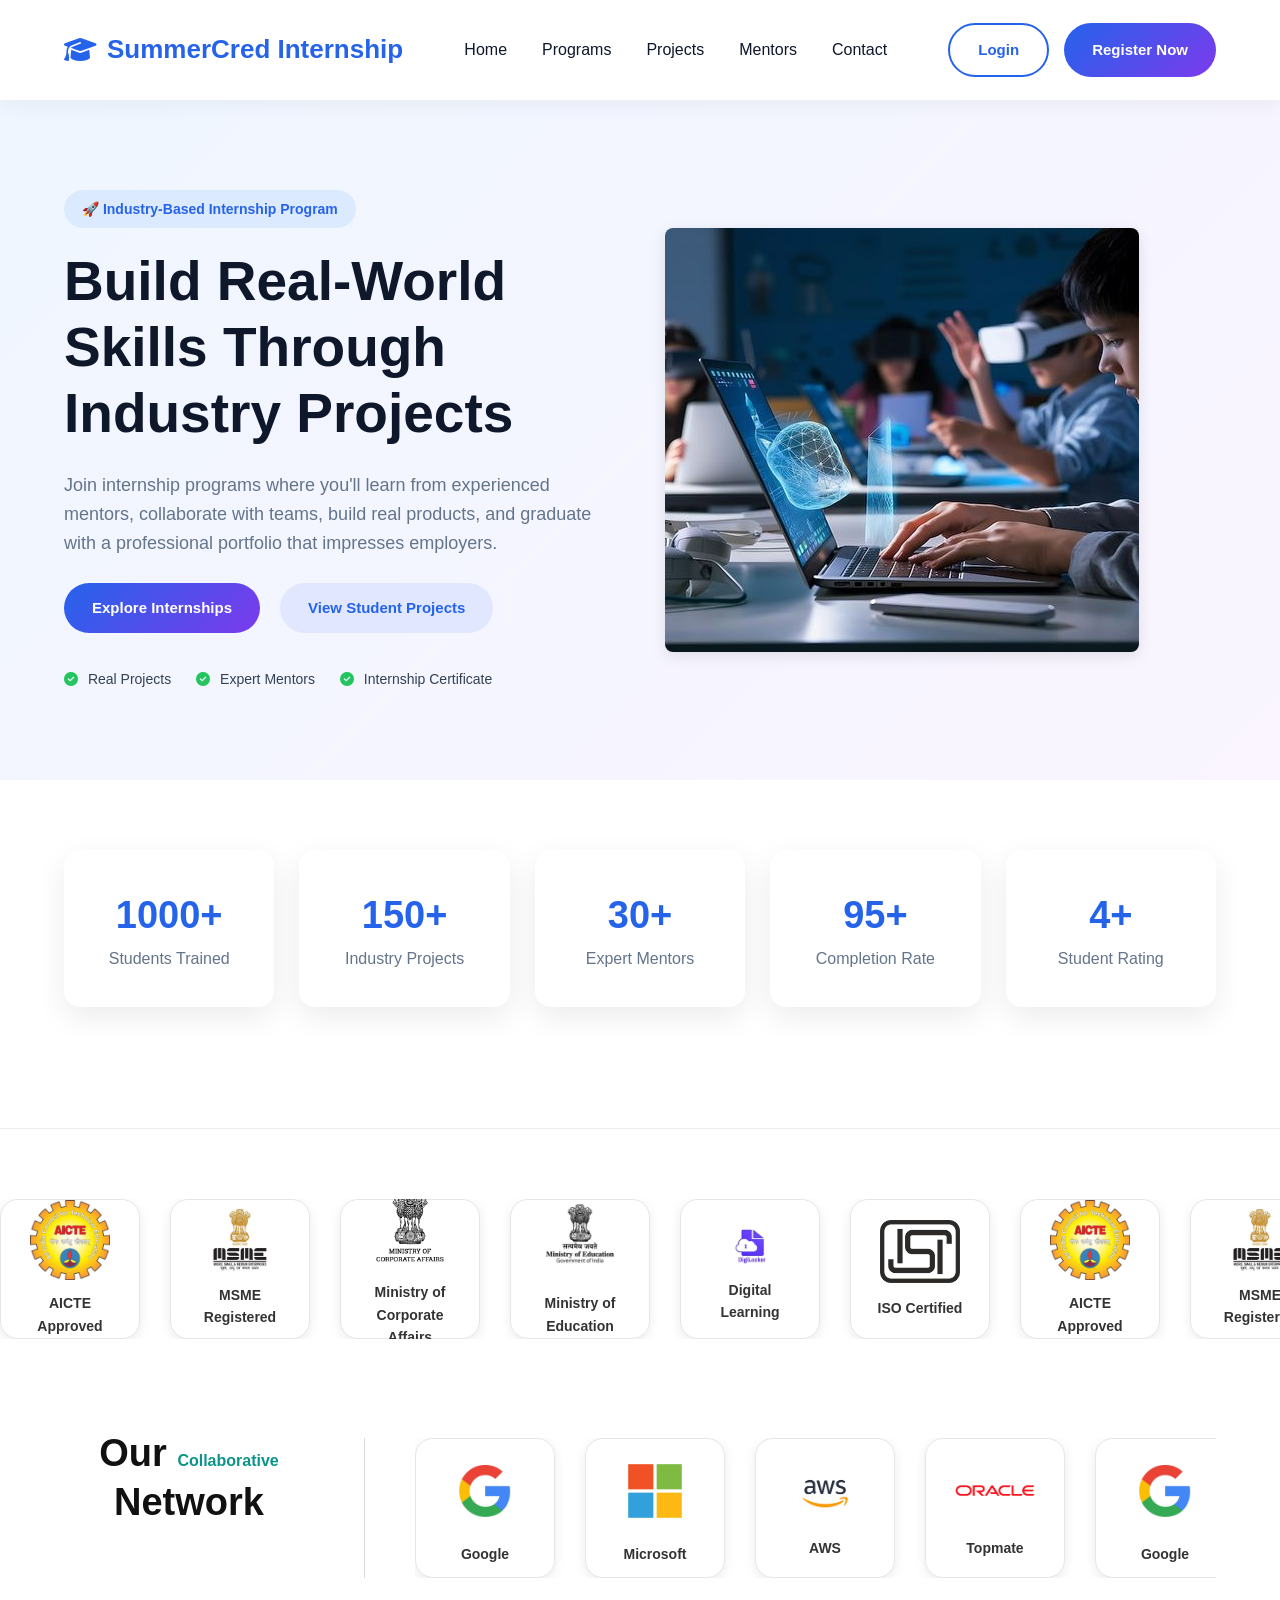
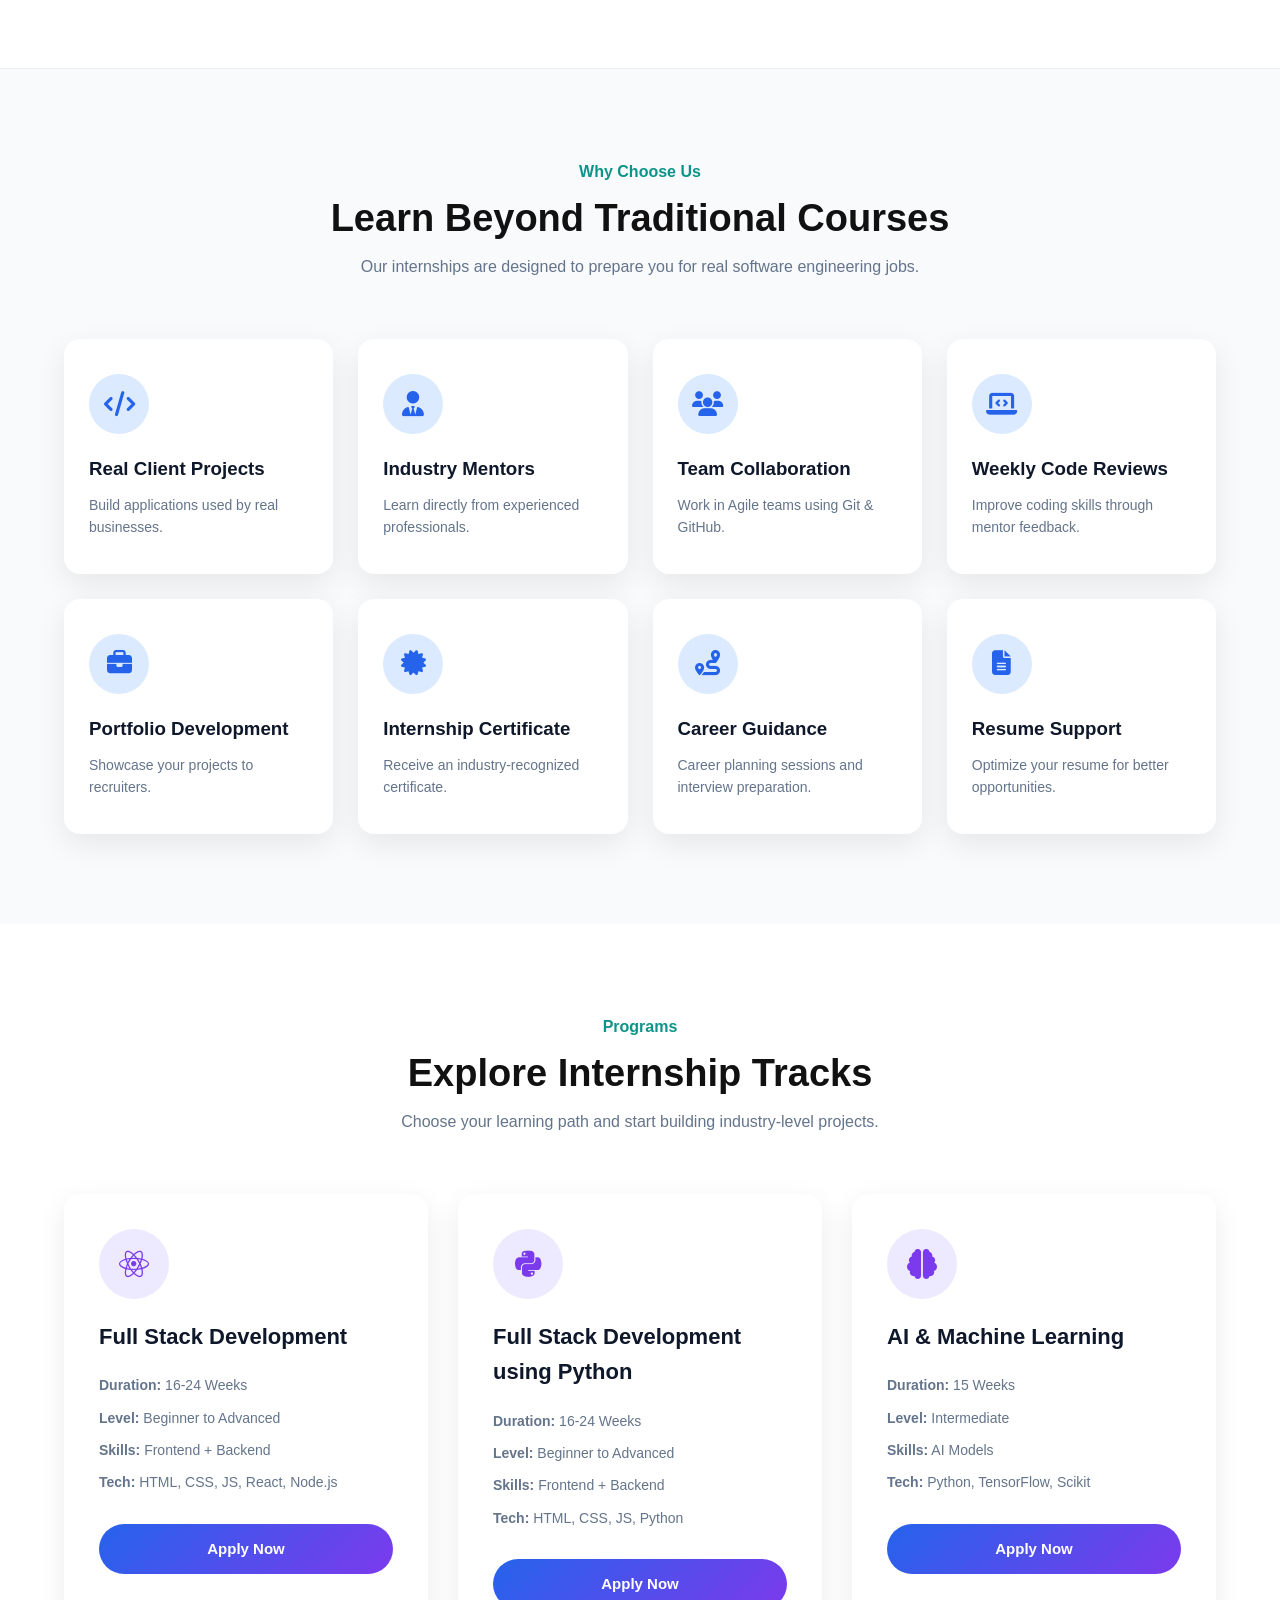
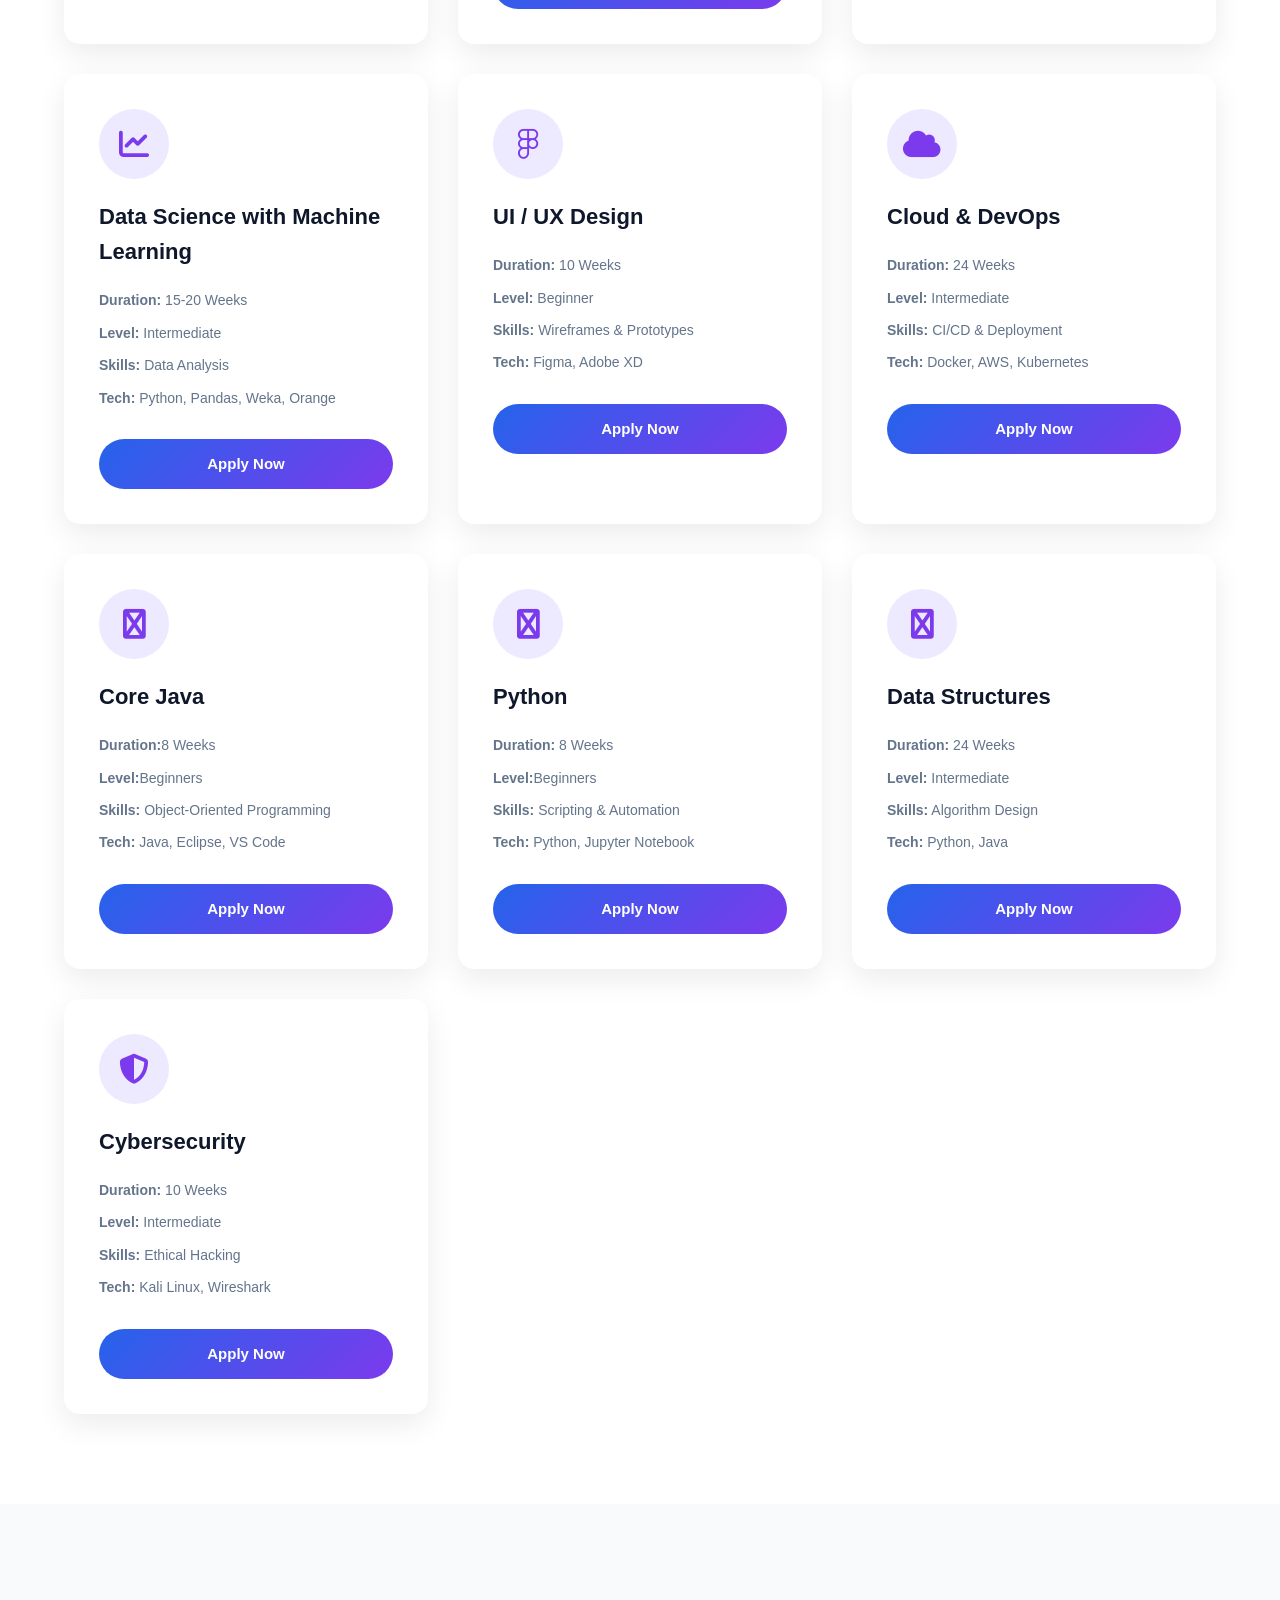
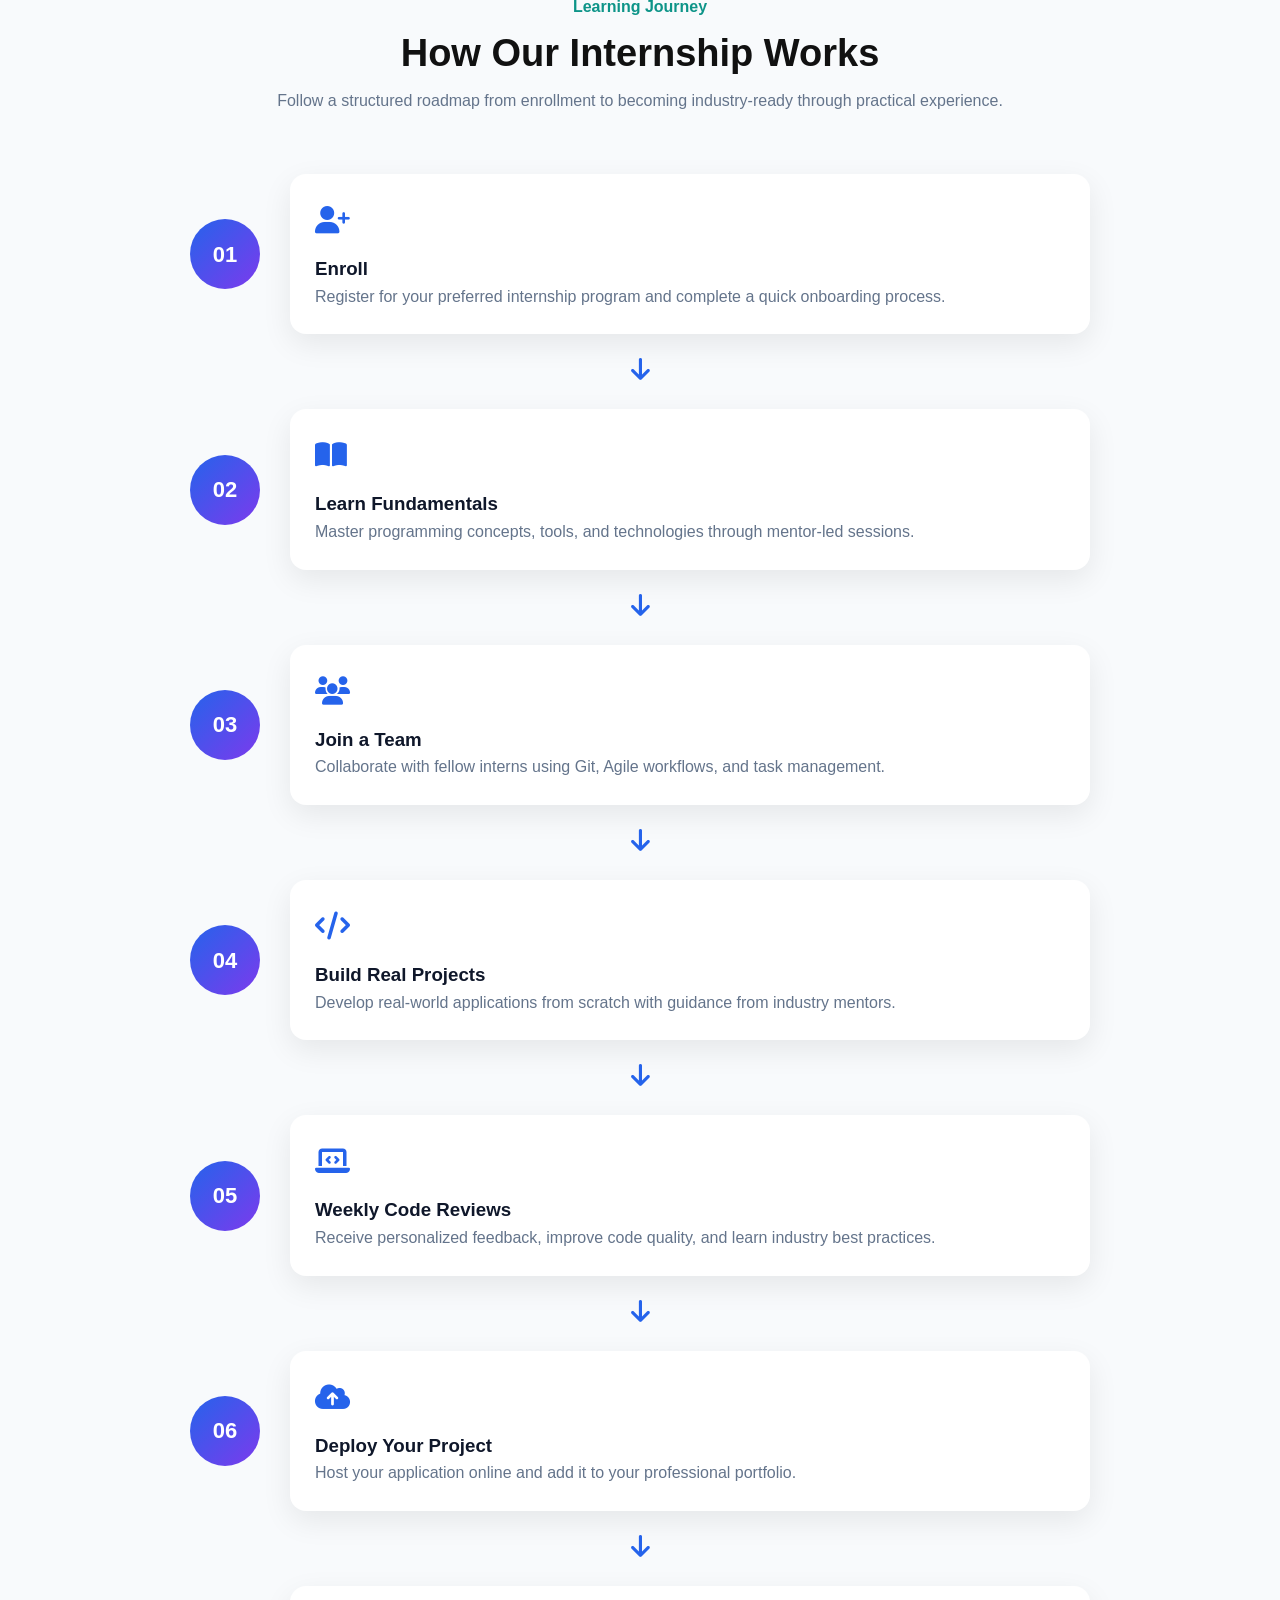
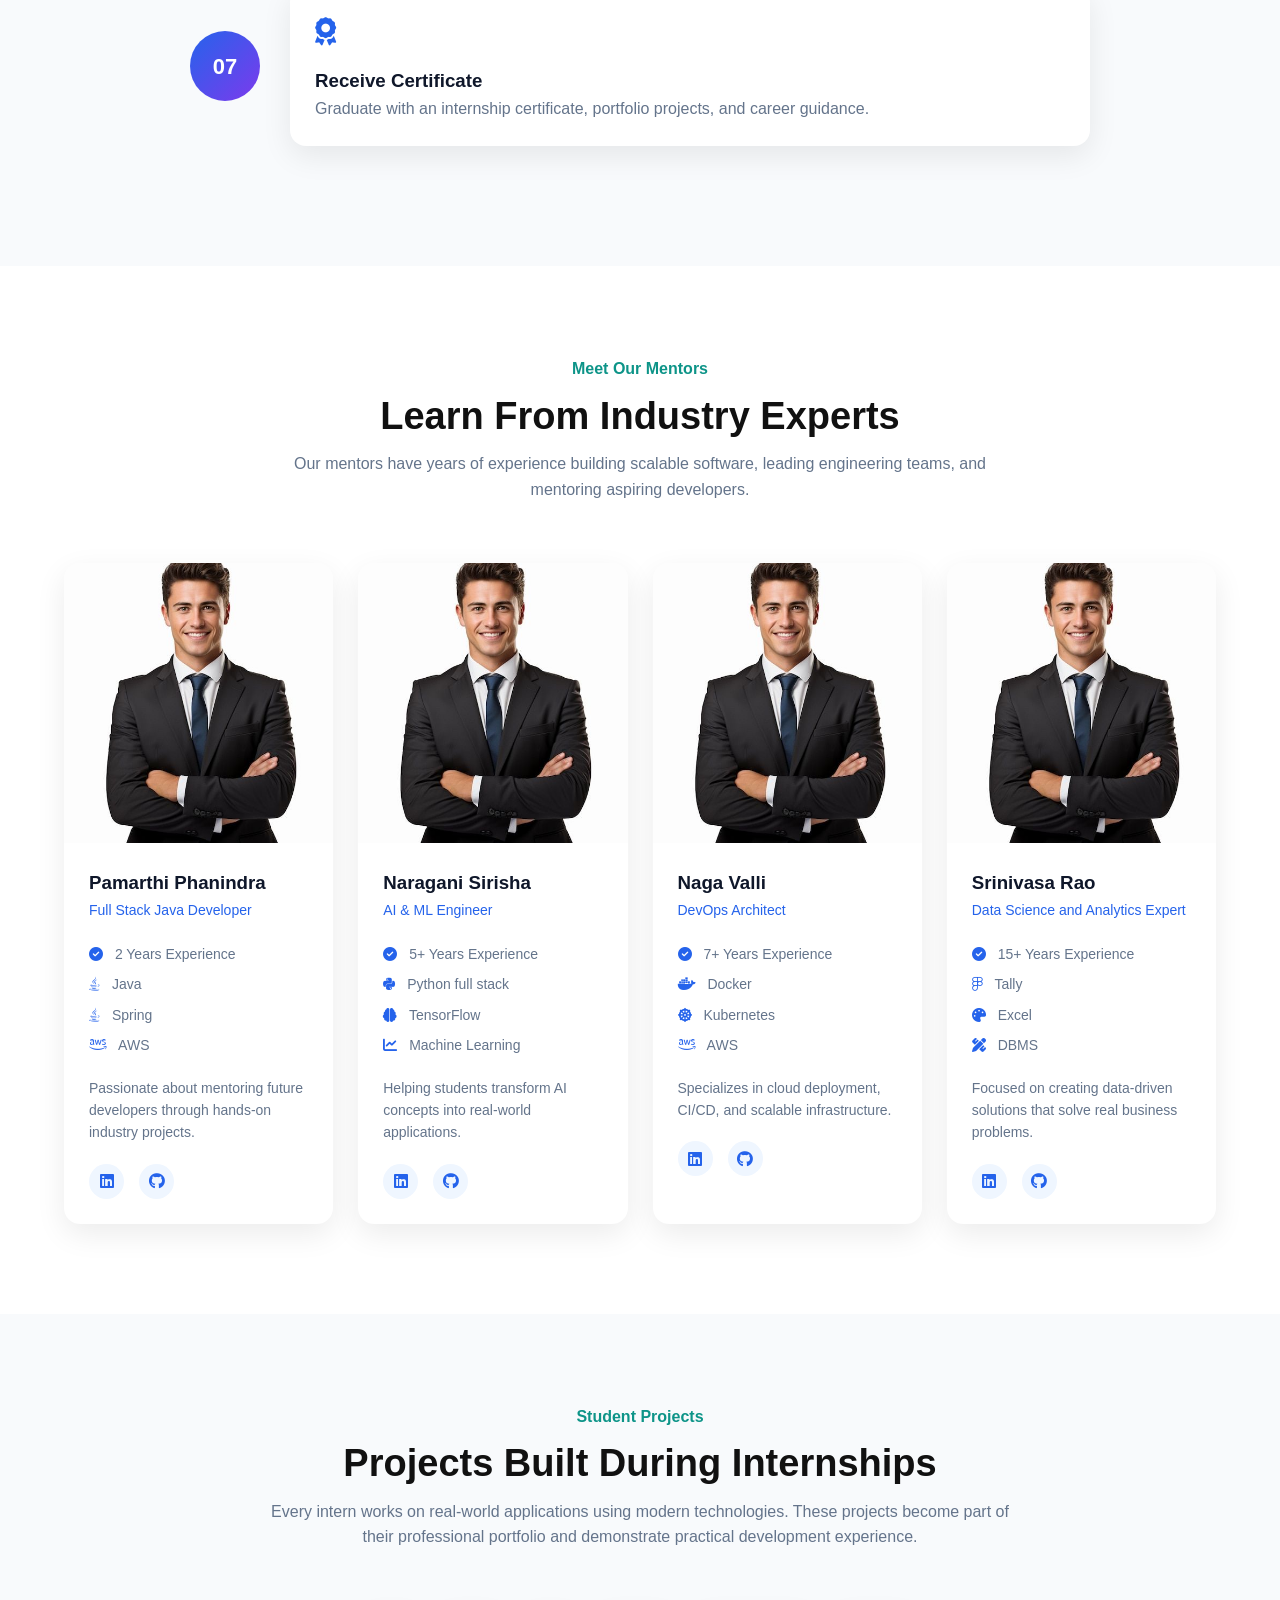
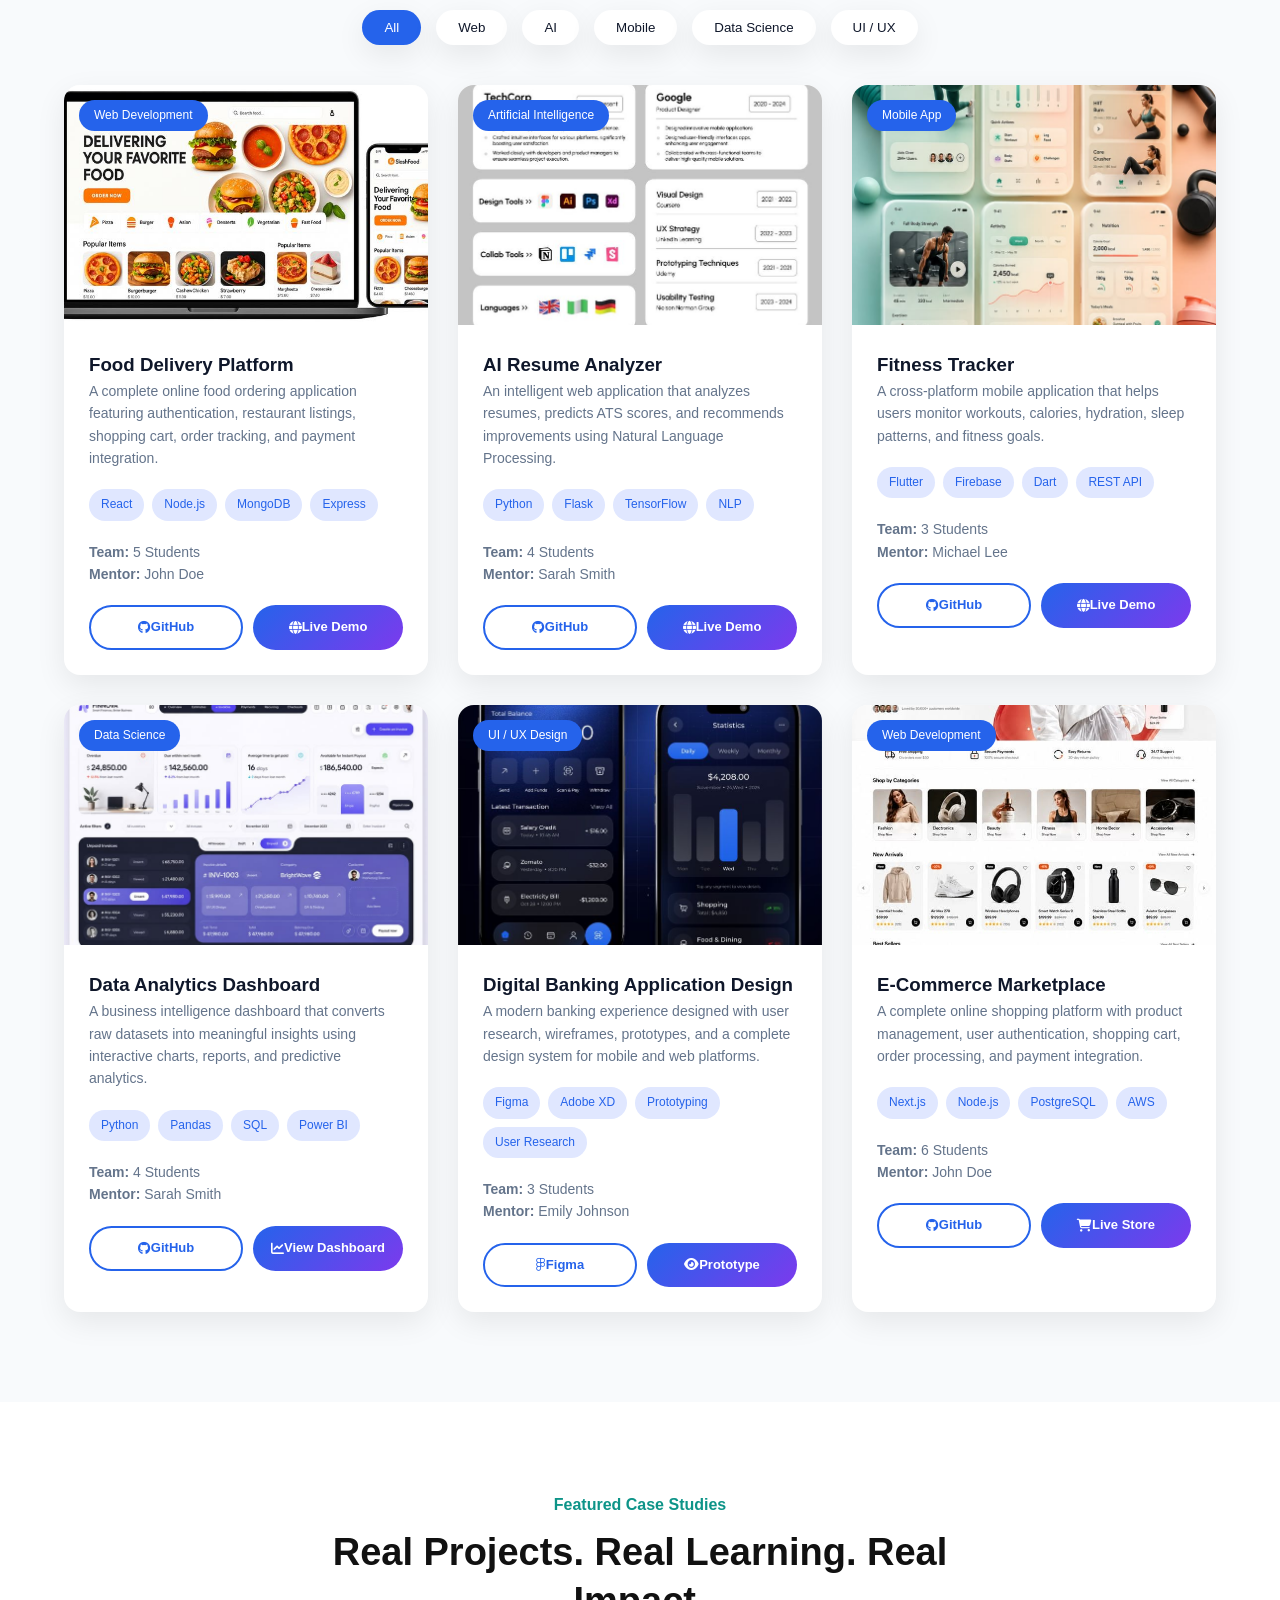
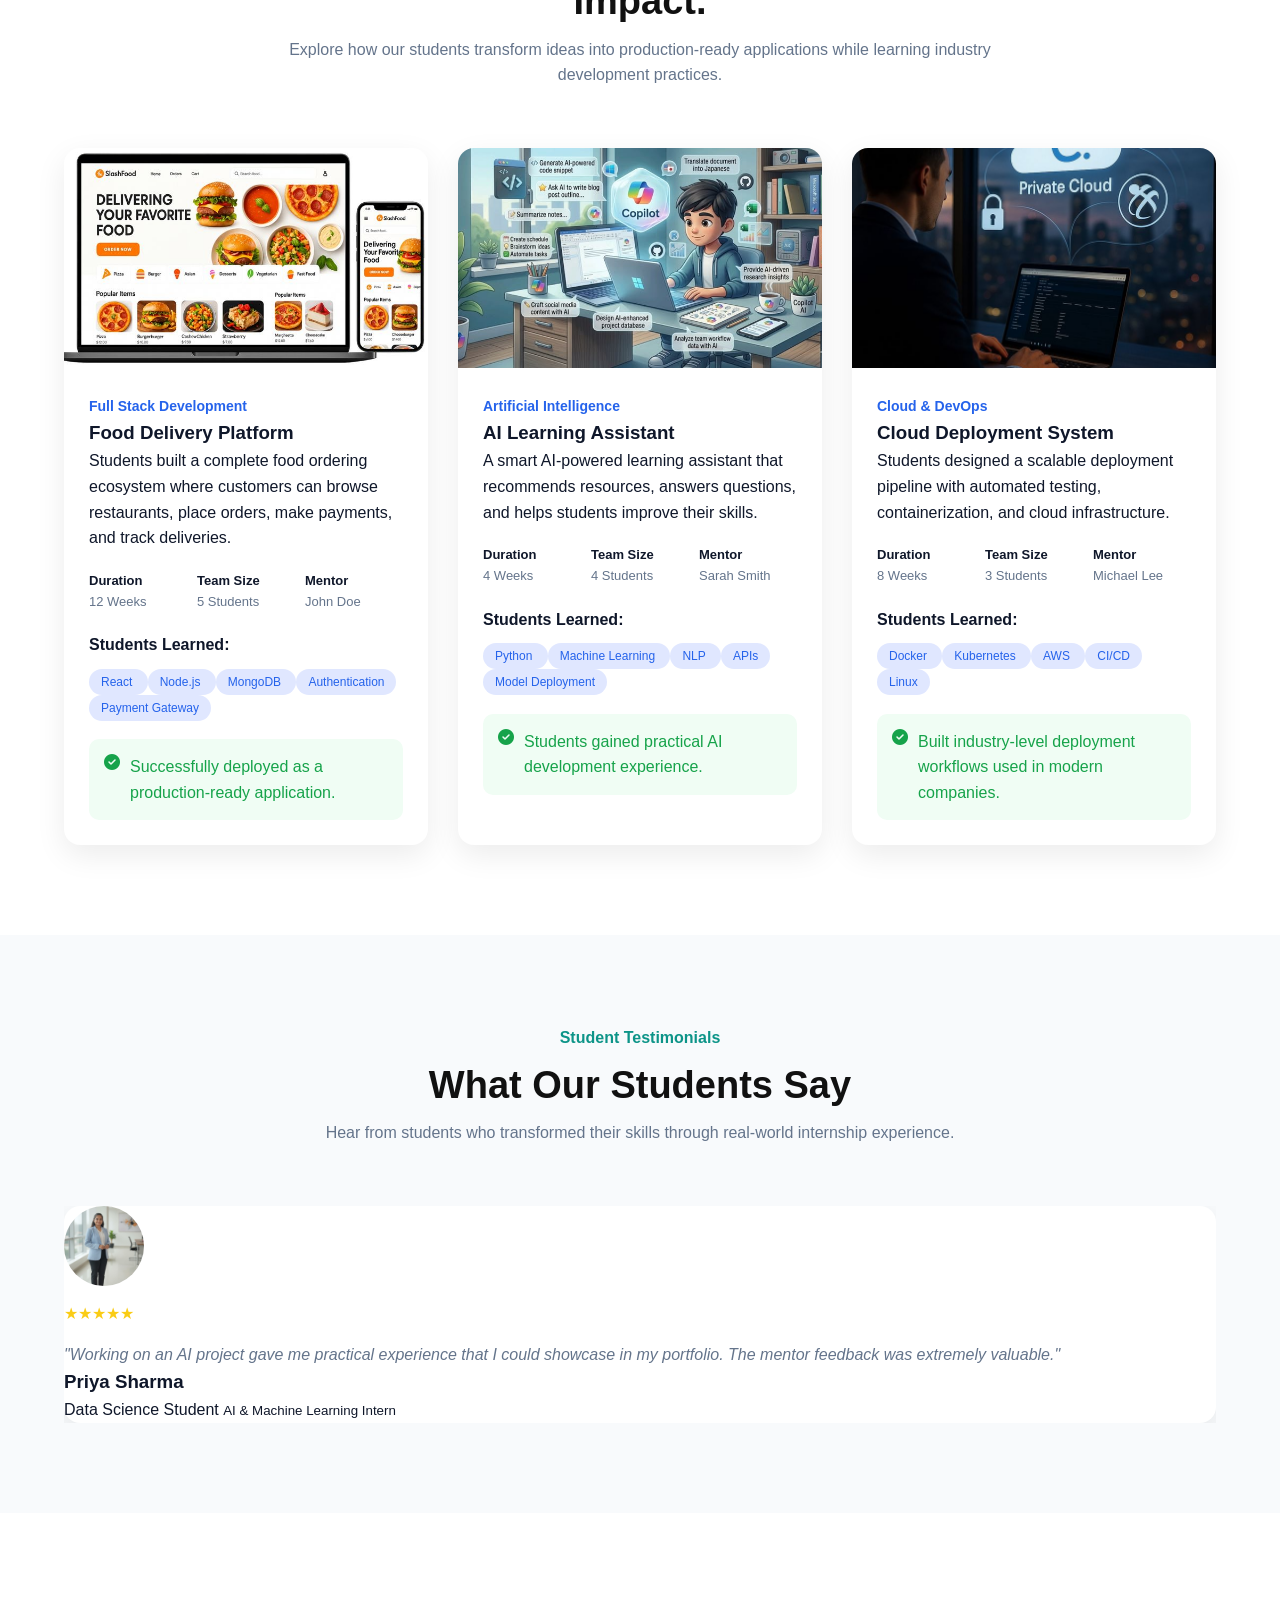
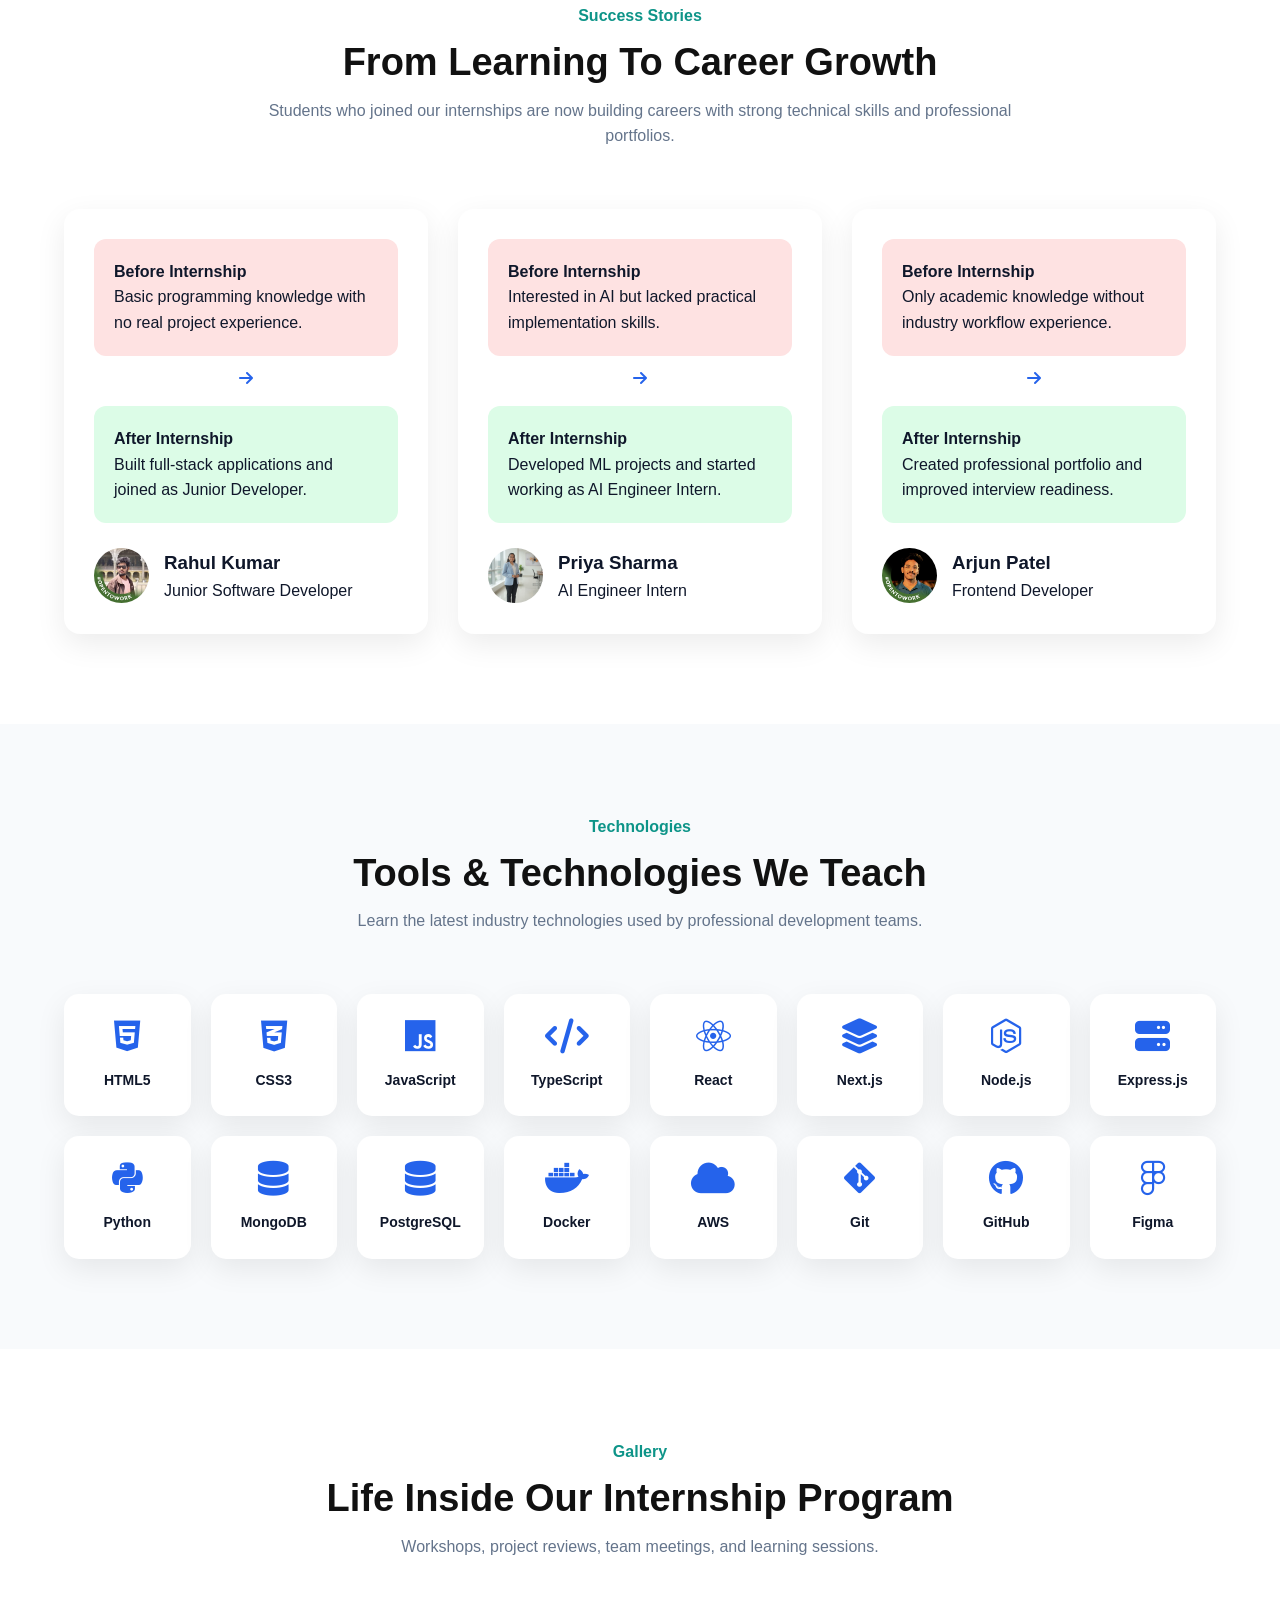
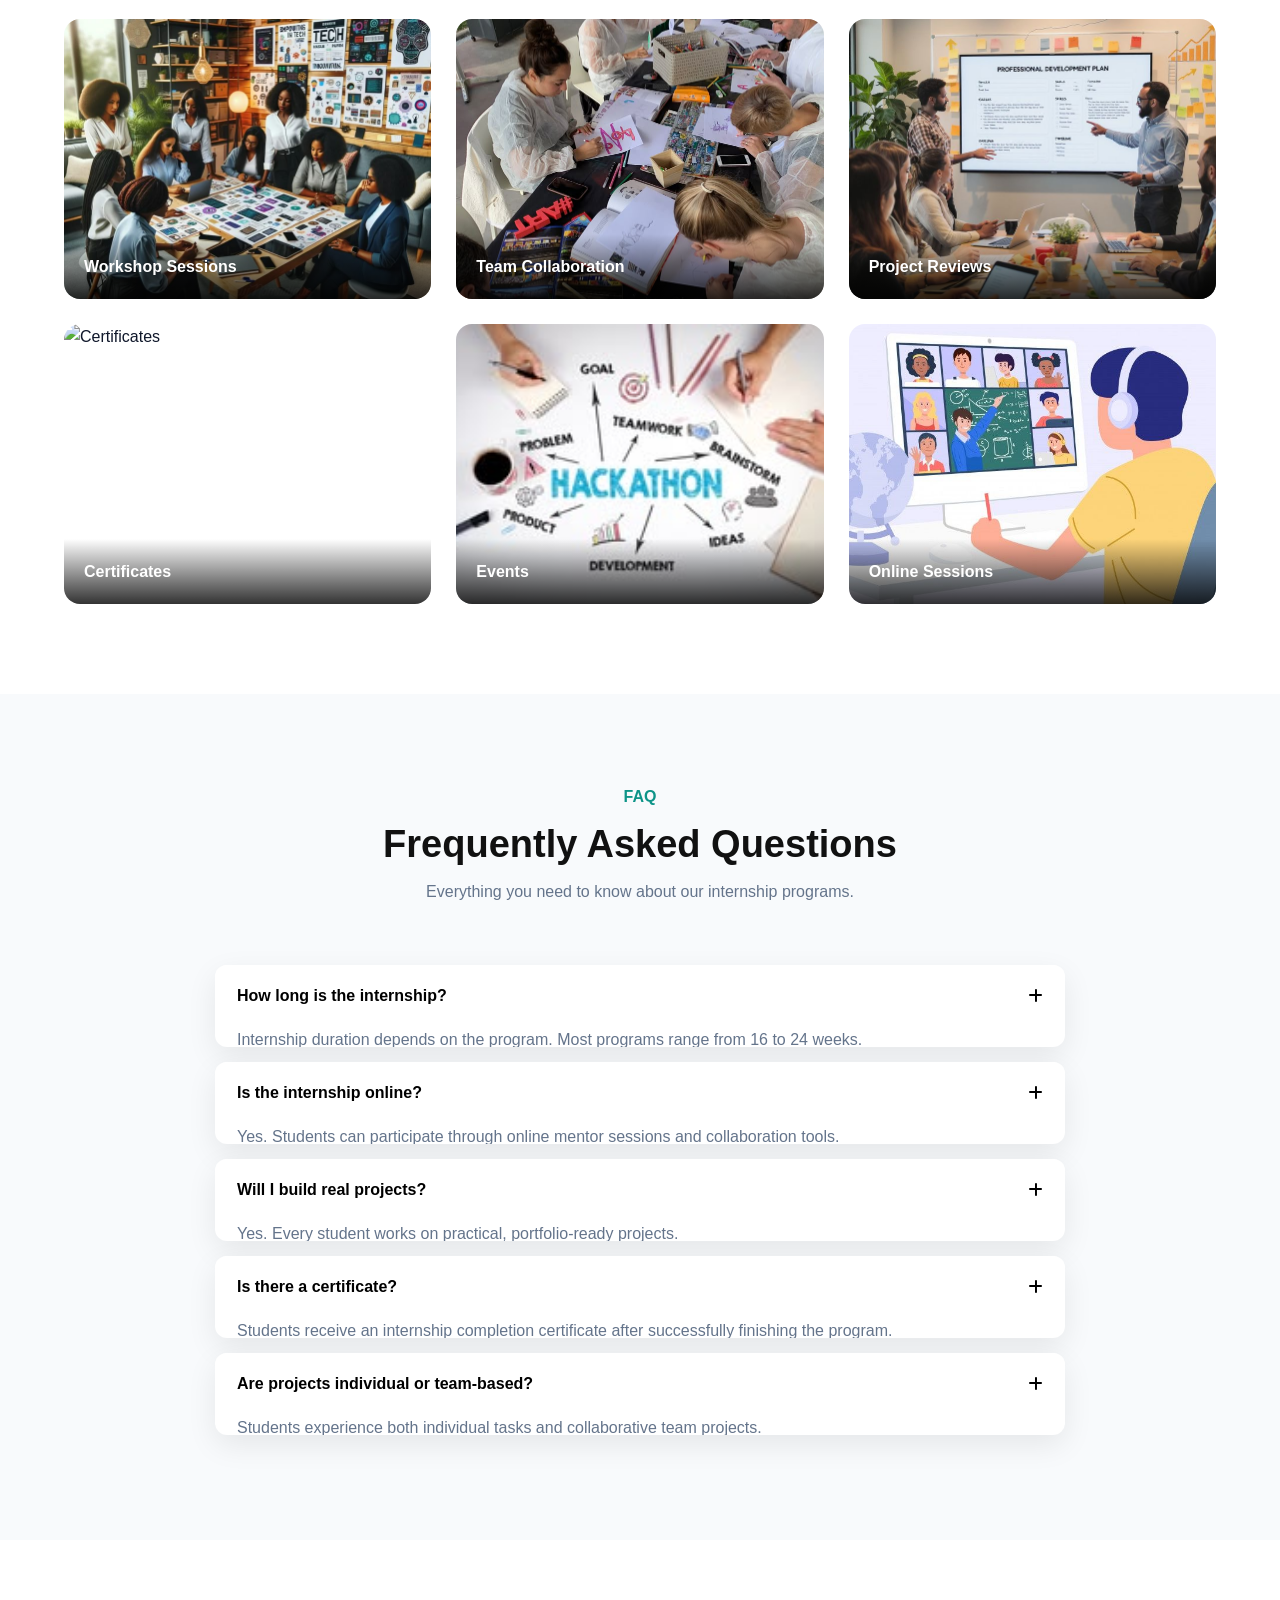
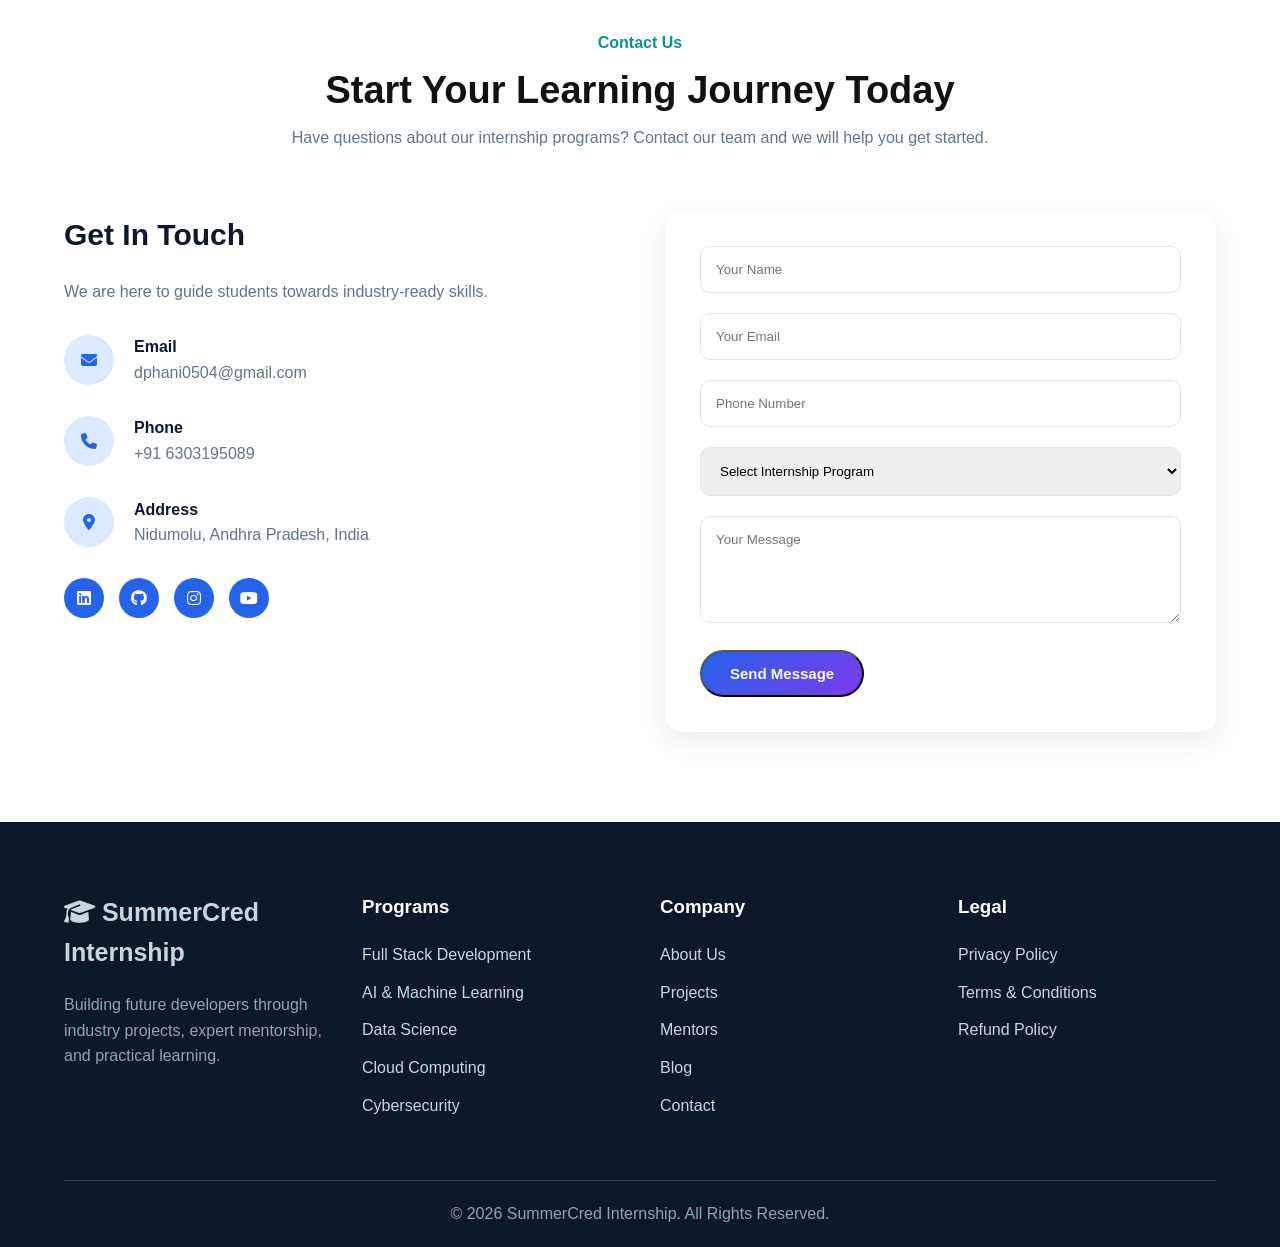
==== commit b4de701b: "Mobile UI Modified" ====
--- a/index.html
+++ b/index.html
@@ -12,150 +12,299 @@
     <!-- Main CSS -->
     <link rel="stylesheet" href="css/style.css">
     <style>
-   *{
-    margin:0;
-    padding:0;
-    box-sizing:border-box;
+   * {
+    margin: 0;
+    padding: 0;
+    box-sizing: border-box;
 }
 
-body{
-    font-family:Arial, Helvetica, sans-serif;
-    background:#fff;
+body {
+    font-family: Arial, Helvetica, sans-serif;
+    background: #fff;
+
+    /* Important */
+    overflow-x: hidden;
 }
 
-.partners-section{
-    padding:70px 0;
-    border-top:1px solid #ececec;
-    border-bottom:1px solid #ececec;
+
+/* ==============================
+   MAIN SECTION
+============================== */
+
+.partners-section {
+    width: 100%;
+    padding: 70px 0;
+    border-top: 1px solid #ececec;
+    border-bottom: 1px solid #ececec;
+
+    /* Prevent animation from creating horizontal overflow */
+    overflow: hidden;
 }
 
-.partners-container{
-    width:90%;
-    max-width:1400px;
-    margin:auto;
-    display:flex;
-    align-items:center;
-    gap:50px;
+
+/* ==============================
+   CERTIFICATION SLIDER
+============================== */
+
+.certifications-slider {
+    width: 100%;
+    overflow: hidden;
+    margin-bottom: 80px;
 }
 
-.section-title{
-    min-width:250px;
+.certifications-track {
+    display: flex;
+    width: max-content;
+    gap: 30px;
+
+    animation: certificationScroll 28s linear infinite;
 }
 
-.section-title h2{
-    font-size:38px;
-    line-height:1.3;
-    font-weight:700;
-    color:#111;
+.certifications-slider:hover .certifications-track {
+    animation-play-state: paused;
 }
 
-.section-title span{
-    color:#0d9488;
+
+/* ==============================
+   PARTNER SECTION
+============================== */
+
+.partners-container {
+    width: 90%;
+    max-width: 1400px;
+    margin: auto;
+
+    display: flex;
+    align-items: center;
+    gap: 50px;
+
+    min-width: 0;
 }
 
-.divider{
-    width:1px;
-    height:140px;
-    background:#ddd;
+
+/* Title */
+
+.section-title {
+    min-width: 250px;
 }
 
-.logo-strip{
-    flex:1;
-    overflow:hidden;
-    position:relative;
+.section-title h2 {
+    font-size: 38px;
+    line-height: 1.3;
+    font-weight: 700;
+    color: #111;
 }
 
-.logo-track{
-    display:flex;
-    width:max-content;
-    animation:scroll 28s linear infinite;
-    gap:30px;
+.section-title span {
+    color: #0d9488;
 }
 
-.logo-strip:hover .logo-track{
-    animation-play-state:paused;
+
+/* Divider */
+
+.divider {
+    width: 1px;
+    min-width: 1px;
+    height: 140px;
+    background: #ddd;
 }
 
-.logo-item{
-    width:140px;
-    min-width:140px;
-    height:140px;
-    background:#fff;
-    border:1px solid #e6e6e6;
-    border-radius:18px;
-    display:flex;
-    flex-direction:column;
-    justify-content:center;
-    align-items:center;
-    padding:18px;
-    box-shadow:0 3px 12px rgba(0,0,0,.08);
-    transition:.3s;
+
+/* ==============================
+   PARTNER LOGO STRIP
+============================== */
+
+.logo-strip {
+    flex: 1;
+    min-width: 0;
+    overflow: hidden;
+    position: relative;
 }
 
-.logo-item:hover{
-    transform:translateY(-6px);
-    box-shadow:0 10px 24px rgba(0,0,0,.15);
+.partners-track {
+    display: flex;
+    width: max-content;
+    gap: 30px;
+
+    animation: partnerScroll 28s linear infinite;
 }
 
-.logo-item img{
-    width:80px;
-    height:80px;
-    object-fit:contain;
-    mix-blend-mode:multiply;
+.logo-strip:hover .partners-track {
+    animation-play-state: paused;
 }
 
-.logo-item p{
-    margin-top:12px;
-    font-size:14px;
-    font-weight:600;
-    color:#333;
-    text-align:center;
+
+/* ==============================
+   LOGO CARD
+============================== */
+
+.logo-item {
+    width: 140px;
+    min-width: 140px;
+    height: 140px;
+
+    background: #fff;
+    border: 1px solid #e6e6e6;
+    border-radius: 18px;
+
+    display: flex;
+    flex-direction: column;
+    justify-content: center;
+    align-items: center;
+
+    padding: 18px;
+
+    box-shadow: 0 3px 12px rgba(0, 0, 0, .08);
+
+    transition: .3s;
 }
 
-@keyframes scroll{
-    from{
-        transform:translateX(0);
+.logo-item:hover {
+    transform: translateY(-6px);
+    box-shadow: 0 10px 24px rgba(0, 0, 0, .15);
+}
+
+.logo-item img {
+    width: 80px;
+    height: 80px;
+
+    object-fit: contain;
+
+    mix-blend-mode: multiply;
+}
+
+.logo-item p {
+    margin-top: 12px;
+
+    font-size: 14px;
+    font-weight: 600;
+
+    color: #333;
+
+    text-align: center;
+}
+
+
+/* ==============================
+   ANIMATIONS
+============================== */
+
+@keyframes certificationScroll {
+
+    from {
+        transform: translateX(0);
     }
-    to{
-        transform:translateX(-50%);
+
+    to {
+        transform: translateX(-50%);
     }
+
 }
 
-/* Responsive */
-
-@media(max-width:768px){
-
-.partners-container{
-    flex-direction:column;
-    gap:25px;
+@keyframes partnerScroll {
+
+    from {
+        transform: translateX(0);
+    }
+
+    to {
+        transform: translateX(-50%);
+    }
+
 }
 
-.divider{
-    display:none;
-}
-
-.section-title{
-    text-align:center;
-}
-
-.section-title h2{
-    font-size:30px;
-}
-
-.logo-item{
-    width:110px;
-    min-width:110px;
-    height:110px;
-}
-
-.logo-item img{
-    width:60px;
-    height:60px;
-}
-
-.logo-item p{
-    font-size:12px;
-}
+
+/* ==============================
+   MOBILE
+============================== */
+
+@media (max-width: 768px) {
+
+    .partners-section {
+        padding: 40px 0;
+    }
+
+
+    /* Certification slider */
+
+    .certifications-slider {
+        margin-bottom: 50px;
+    }
+
+    .certifications-track {
+        gap: 15px;
+        animation-duration: 22s;
+    }
+
+
+    /* Main partner section */
+
+    .partners-container {
+        width: 100%;
+        padding: 0 15px;
+
+        flex-direction: column;
+        align-items: center;
+
+        gap: 25px;
+    }
+
+
+    /* Title */
+
+    .section-title {
+        min-width: 0;
+        width: 100%;
+        text-align: center;
+    }
+
+    .section-title h2 {
+        font-size: 30px;
+        line-height: 1.2;
+    }
+
+
+    /* Hide divider */
+
+    .divider {
+        display: none;
+    }
+
+
+    /* Logo slider */
+
+    .logo-strip {
+        width: 100%;
+        min-width: 0;
+    }
+
+    .partners-track {
+        gap: 15px;
+        animation-duration: 22s;
+    }
+
+
+    /* Logo cards */
+
+    .logo-item {
+        width: 110px;
+        min-width: 110px;
+        height: 110px;
+
+        padding: 10px;
+        border-radius: 12px;
+    }
+
+    .logo-item img {
+        width: 55px;
+        height: 55px;
+    }
+
+    .logo-item p {
+        margin-top: 6px;
+        font-size: 10px;
+        line-height: 1.2;
+    }
 
 }
  </style>
@@ -270,152 +419,160 @@
 
 
 <section class="partners-section">
-    <div class="logo-track">
-
-    <!-- First Set -->
-    <div class="logo-item">
-        <img src="images/aicte.jpg" alt="AICTE">
-        <p>AICTE Approved</p>
+
+    <!-- Certifications -->
+    <div class="certifications-slider">
+        <div class="certifications-track">
+
+            <div class="logo-item">
+                <img src="images/aicte.jpg" alt="AICTE">
+                <p>AICTE Approved</p>
+            </div>
+
+            <div class="logo-item">
+                <img src="images/msme.jpg" alt="MSME">
+                <p>MSME Registered</p>
+            </div>
+
+            <div class="logo-item">
+                <img src="images/mca.jpg" alt="MCA">
+                <p>Ministry of Corporate Affairs</p>
+            </div>
+
+            <div class="logo-item">
+                <img src="images/moe.jpg" alt="MOE">
+                <p>Ministry of Education</p>
+            </div>
+
+            <div class="logo-item">
+                <img src="images/dl.jpg" alt="Digital Learning">
+                <p>Digital Learning</p>
+            </div>
+
+            <div class="logo-item">
+                <img src="images/isi.jpg" alt="ISO">
+                <p>ISO Certified</p>
+            </div>
+
+            <!-- Duplicate -->
+            <div class="logo-item">
+                <img src="images/aicte.jpg" alt="AICTE">
+                <p>AICTE Approved</p>
+            </div>
+
+            <div class="logo-item">
+                <img src="images/msme.jpg" alt="MSME">
+                <p>MSME Registered</p>
+            </div>
+
+            <div class="logo-item">
+                <img src="images/mca.jpg" alt="MCA">
+                <p>Ministry of Corporate Affairs</p>
+            </div>
+
+            <div class="logo-item">
+                <img src="images/moe.jpg" alt="MOE">
+                <p>Ministry of Education</p>
+            </div>
+
+            <div class="logo-item">
+                <img src="images/dl.jpg" alt="Digital Learning">
+                <p>Digital Learning</p>
+            </div>
+
+            <div class="logo-item">
+                <img src="images/isi.jpg" alt="ISO">
+                <p>ISO Certified</p>
+            </div>
+
+        </div>
     </div>
 
-    <div class="logo-item">
-        <img src="images/msme.jpg" alt="MSME">
-        <p>MSME Registered</p>
+
+    <!-- Collaborative Network -->
+    <div class="partners-container">
+
+        <div class="section-title">
+            <h2>
+                Our <span>Collaborative</span><br>
+                Network
+            </h2>
+        </div>
+
+        <div class="divider"></div>
+
+        <div class="logo-strip">
+
+            <div class="partners-track">
+
+                <div class="logo-item">
+                    <img src="images/Google.jpg" alt="Google">
+                    <p>Google</p>
+                </div>
+
+                <div class="logo-item">
+                    <img src="images/microsoft.jpg" alt="Microsoft">
+                    <p>Microsoft</p>
+                </div>
+
+                <div class="logo-item">
+                    <img src="images/aws.jpg" alt="AWS">
+                    <p>AWS</p>
+                </div>
+
+                <div class="logo-item">
+                    <img src="images/oracle.jpg" alt="Topmate">
+                    <p>Topmate</p>
+                </div>
+
+                <div class="logo-item">
+                    <img src="images/Google.jpg" alt="Google">
+                    <p>Google</p>
+                </div>
+
+                <div class="logo-item">
+                    <img src="images/microsoft.jpg" alt="Microsoft">
+                    <p>Microsoft</p>
+                </div>
+
+                <!-- Duplicate -->
+
+                <div class="logo-item">
+                    <img src="images/Google.jpg" alt="Google">
+                    <p>Google</p>
+                </div>
+
+                <div class="logo-item">
+                    <img src="images/microsoft.jpg" alt="Microsoft">
+                    <p>Microsoft</p>
+                </div>
+
+                <div class="logo-item">
+                    <img src="images/aws.jpg" alt="AWS">
+                    <p>AWS</p>
+                </div>
+
+                <div class="logo-item">
+                    <img src="images/oracle.jpg" alt="Topmate">
+                    <p>Topmate</p>
+                </div>
+
+                <div class="logo-item">
+                    <img src="images/Google.jpg" alt="Google">
+                    <p>Google</p>
+                </div>
+
+                <div class="logo-item">
+                    <img src="images/microsoft.jpg" alt="Microsoft">
+                    <p>Microsoft</p>
+                </div>
+
+            </div>
+
+        </div>
+
     </div>
 
-    <div class="logo-item">
-        <img src="images/mca.jpg" alt="MCA">
-        <p>Ministry of Corporate Affairs</p>
-    </div>
-
-    <div class="logo-item">
-        <img src="images/moe.jpg" alt="MOE">
-        <p>Ministry of Education</p>
-    </div>
-
-    <div class="logo-item">
-        <img src="images/dl.jpg" alt="Digital Learning">
-        <p>Digital Learning</p>
-    </div>
-
-    <div class="logo-item">
-        <img src="images/isi.jpg" alt="ISO">
-        <p>ISO Certified</p>
-    </div>
-
-    <!-- Duplicate -->
-    <div class="logo-item">
-        <img src="images/aicte.jpg" alt="AICTE">
-        <p>AICTE Approved</p>
-    </div>
-
-    <div class="logo-item">
-        <img src="images/msme.jpg" alt="MSME">
-        <p>MSME Registered</p>
-    </div>
-
-    <div class="logo-item">
-        <img src="images/mca.jpg" alt="MCA">
-        <p>Ministry of Corporate Affairs</p>
-    </div>
-
-    <div class="logo-item">
-        <img src="images/moe.jpg" alt="MOE">
-        <p>Ministry of Education</p>
-    </div>
-
-    <div class="logo-item">
-        <img src="images/dl.jpg" alt="Digital Learning">
-        <p>Digital Learning</p>
-    </div>
-
-    <div class="logo-item">
-        <img src="images/isi.jpg" alt="ISO">
-        <p>ISO Certified</p>
-    </div>
-
-</div>
-
-<br>
-<br>
-<br>
-    <div class="partners-container">
-
-        <div class="section-title">
-            <h2>Our <span>Collaborative</span><br>Network</h2>
-        </div>
-
-        <div class="divider"></div>
-
-        <div class="logo-strip">
-            <div class="logo-track">
-
-                <!-- First Set -->
-                <div class="logo-item">
-                    <img src="images/abc.jpg" alt="Google">
-                    <p>Google</p>
-                </div>
-
-                <div class="logo-item">
-                    <img src="images/aicte.jpg" alt="Microsoft">
-                    <p>Microsoft</p>
-                </div>
-
-                <div class="logo-item">
-                    <img src="images/dl.jpg" alt="AWS">
-                    <p>AWS</p>
-                </div>
-
-                <div class="logo-item">
-                    <img src="images/msme.jpg" alt="Topmate">
-                    <p>Topmate</p>
-                </div>
-
-                <div class="logo-item">
-                    <img src="images/mca.jpg" alt="Google">
-                    <p>Google</p>
-                </div>
-
-                <div class="logo-item">
-                    <img src="images/moe.jpg" alt="Microsoft">
-                    <p>Microsoft</p>
-                </div>
-
-                <!-- Duplicate -->
-                <div class="logo-item">
-                    <img src="images/abc.jpg" alt="Google">
-                    <p>Google</p>
-                </div>
-
-                <div class="logo-item">
-                    <img src="images/aicte.jpg" alt="Microsoft">
-                    <p>Microsoft</p>
-                </div>
-
-                <div class="logo-item">
-                    <img src="images/dl.jpg" alt="AWS">
-                    <p>AWS</p>
-                </div>
-
-                <div class="logo-item">
-                    <img src="images/msme.jpg" alt="Topmate">
-                    <p>Topmate</p>
-                </div>
-
-                <div class="logo-item">
-                    <img src="images/mca.jpg" alt="Google">
-                    <p>Google</p>
-                </div>
-
-                <div class="logo-item">
-                    <img src="images/moe.jpg" alt="Microsoft">
-                    <p>Microsoft</p>
-                </div>
-
-            </div>
-        </div>
-
-    </div>
 </section>
     <!-- ================= WHY CHOOSE US ================= -->
     <section class="why-us">
@@ -516,7 +673,7 @@
                         <li><strong>Skills:</strong> Frontend + Backend</li>
                         <li><strong>Tech:</strong> HTML, CSS, JS, React, Node.js</li>
                     </ul>
-                    <a href="#" class="btn btn-primary">
+                    <a href="https://forms.gle/HHjG1mjQfYY1bJYv7" target="_blank" class="btn btn-primary">
                         Apply Now
                     </a>
                 </div>
@@ -532,7 +689,7 @@
                         <li><strong>Skills:</strong> Frontend + Backend</li>
                         <li><strong>Tech:</strong> HTML, CSS, JS, Python</li>
                     </ul>
-                    <a href="#" class="btn btn-primary">
+                    <a href="https://forms.gle/HHjG1mjQfYY1bJYv7" target="_blank" class="btn btn-primary">
                         Apply Now
                     </a>
                 </div>
@@ -548,7 +705,7 @@
                         <li><strong>Skills:</strong> AI Models</li>
                         <li><strong>Tech:</strong> Python, TensorFlow, Scikit</li>
                     </ul>
-                    <a href="#" class="btn btn-primary">
+                    <a href="https://forms.gle/HHjG1mjQfYY1bJYv7" target="_blank" class="btn btn-primary">
                         Apply Now
                     </a>
                 </div>
@@ -564,7 +721,7 @@
                         <li><strong>Skills:</strong> Data Analysis</li>
                         <li><strong>Tech:</strong> Python, Pandas, Weka, Orange</li>
                     </ul>
-                    <a href="#" class="btn btn-primary">
+                    <a href="https://forms.gle/HHjG1mjQfYY1bJYv7" target="_blank" class="btn btn-primary">
                         Apply Now
                     </a>
                 </div>
@@ -580,7 +737,7 @@
                         <li><strong>Skills:</strong> Wireframes & Prototypes</li>
                         <li><strong>Tech:</strong> Figma, Adobe XD</li>
                     </ul>
-                    <a href="#" class="btn btn-primary">
+                    <a href="https://forms.gle/HHjG1mjQfYY1bJYv7" target="_blank" class="btn btn-primary">
                         Apply Now
                     </a>
                 </div>
@@ -596,7 +753,7 @@
                         <li><strong>Skills:</strong> CI/CD & Deployment</li>
                         <li><strong>Tech:</strong> Docker, AWS, Kubernetes</li>
                     </ul>
-                    <a href="#" class="btn btn-primary">
+                    <a href="https://forms.gle/HHjG1mjQfYY1bJYv7" target="_blank" class="btn btn-primary">
                         Apply Now
                     </a>
                 </div>
@@ -612,7 +769,7 @@
                         <li><strong>Skills:</strong> Object-Oriented Programming</li>
                         <li><strong>Tech:</strong> Java, Eclipse, VS Code</li>
                     </ul>
-                    <a href="#" class="btn btn-primary">
+                    <a href="https://forms.gle/HHjG1mjQfYY1bJYv7" target="_blank" class="btn btn-primary">
                         Apply Now
                     </a>
                 </div>
@@ -628,7 +785,7 @@
                         <li><strong>Skills:</strong> Scripting & Automation</li>
                         <li><strong>Tech:</strong> Python, Jupyter Notebook</li>
                     </ul>
-                    <a href="#" class="btn btn-primary">
+                    <a href="https://forms.gle/HHjG1mjQfYY1bJYv7" target="_blank" class="btn btn-primary">
                         Apply Now
                     </a>
                 </div> 
@@ -644,7 +801,7 @@
                         <li><strong>Skills:</strong> Algorithm Design</li>
                         <li><strong>Tech:</strong> Python, Java</li>
                     </ul>
-                    <a href="#" class="btn btn-primary">
+                    <a href="https://forms.gle/HHjG1mjQfYY1bJYv7" target="_blank" class="btn btn-primary">
                         Apply Now
                     </a>
                 </div>
@@ -660,7 +817,7 @@
                         <li><strong>Skills:</strong> Ethical Hacking</li>
                         <li><strong>Tech:</strong> Kali Linux, Wireshark</li>
                     </ul>
-                    <a href="#" class="btn btn-primary">
+                    <a href="https://forms.gle/HHjG1mjQfYY1bJYv7" target="_blank" class="btn btn-primary">
                         Apply Now
                     </a>
                 </div>
@@ -1207,11 +1364,11 @@
                             </p>
                         </div>
                         <div class="project-links">
-                            <a href="#" class="btn btn-outline">
+                            <a href="https://github.com/phani05040/My_Zomato.git" class="btn btn-outline">
                                 <i class="fab fa-github"></i>
                                 GitHub
                             </a>
-                            <a href="#" class="btn btn-primary">
+                            <a href="https://github.com/phani05040/My_Zomato.git" class="btn btn-primary">
                                 <i class="fas fa-globe"></i>
                                 Live Demo
                             </a>
@@ -1254,11 +1411,11 @@
                             </p>
                         </div>
                         <div class="project-links">
-                            <a href="#" class="btn btn-outline">
+                            <a href="https://github.com/phani05040/AI-DCGAN.git" class="btn btn-outline">
                                 <i class="fab fa-github"></i>
                                 GitHub
                             </a>
-                            <a href="#" class="btn btn-primary">
+                            <a href="https://github.com/phani05040/AI-DCGAN.git" class="btn btn-primary">
                                 <i class="fas fa-globe"></i>
                                 Live Demo
                             </a>
@@ -1301,11 +1458,11 @@
                             </p>
                         </div>
                         <div class="project-links">
-                            <a href="#" class="btn btn-outline">
+                            <a href="https://github.com/phani05040/summerPro.git" class="btn btn-outline">
                                 <i class="fab fa-github"></i>
                                 GitHub
                             </a>
-                            <a href="#" class="btn btn-primary">
+                            <a href="https://github.com/phani05040/summerPro.git" class="btn btn-primary">
                                 <i class="fas fa-globe"></i>
                                 Live Demo
                             </a>
@@ -1368,14 +1525,14 @@
                             </p>
                         </div>
                         <div class="project-links">
-                            <a href="#" class="btn btn-outline">
+                            <a href="https://github.com/phani05040/MyVelib_Bike_Sharing_System.git" class="btn btn-outline">
 
                                 <i class="fab fa-github"></i>
 
                                 GitHub
 
                             </a>
-                            <a href="#" class="btn btn-primary">
+                            <a href="https://github.com/phani05040/MyVelib_Bike_Sharing_System.git" class="btn btn-primary">
                                 <i class="fas fa-chart-line"></i>
                                 View Dashboard
                             </a>
@@ -1418,11 +1575,11 @@
                             </p>
                         </div>
                         <div class="project-links">
-                            <a href="#" class="btn btn-outline">
+                            <a href="https://github.com/phani05040/MyVelib_Bike_Sharing_System.git" class="btn btn-outline">
                                 <i class="fab fa-figma"></i>
                                 Figma
                             </a>
-                            <a href="#" class="btn btn-primary">
+                            <a href="https://github.com/phani05040/MyVelib_Bike_Sharing_System.git" class="btn btn-primary">
                                 <i class="fas fa-eye"></i>
                                 Prototype
                             </a>
@@ -1471,11 +1628,11 @@
                             </p>
                         </div>
                         <div class="project-links">
-                            <a href="#" class="btn btn-outline">
+                            <a href="https://github.com/phani05040/MyVelib_Bike_Sharing_System.git" class="btn btn-outline">
                                 <i class="fab fa-github"></i>
                                 GitHub
                             </a>
-                            <a href="#" class="btn btn-primary">
+                            <a href="https://github.com/phani05040/MyVelib_Bike_Sharing_System.git" class="btn btn-primary">
                                 <i class="fas fa-shopping-cart"></i>
                                 Live Store
                             </a>
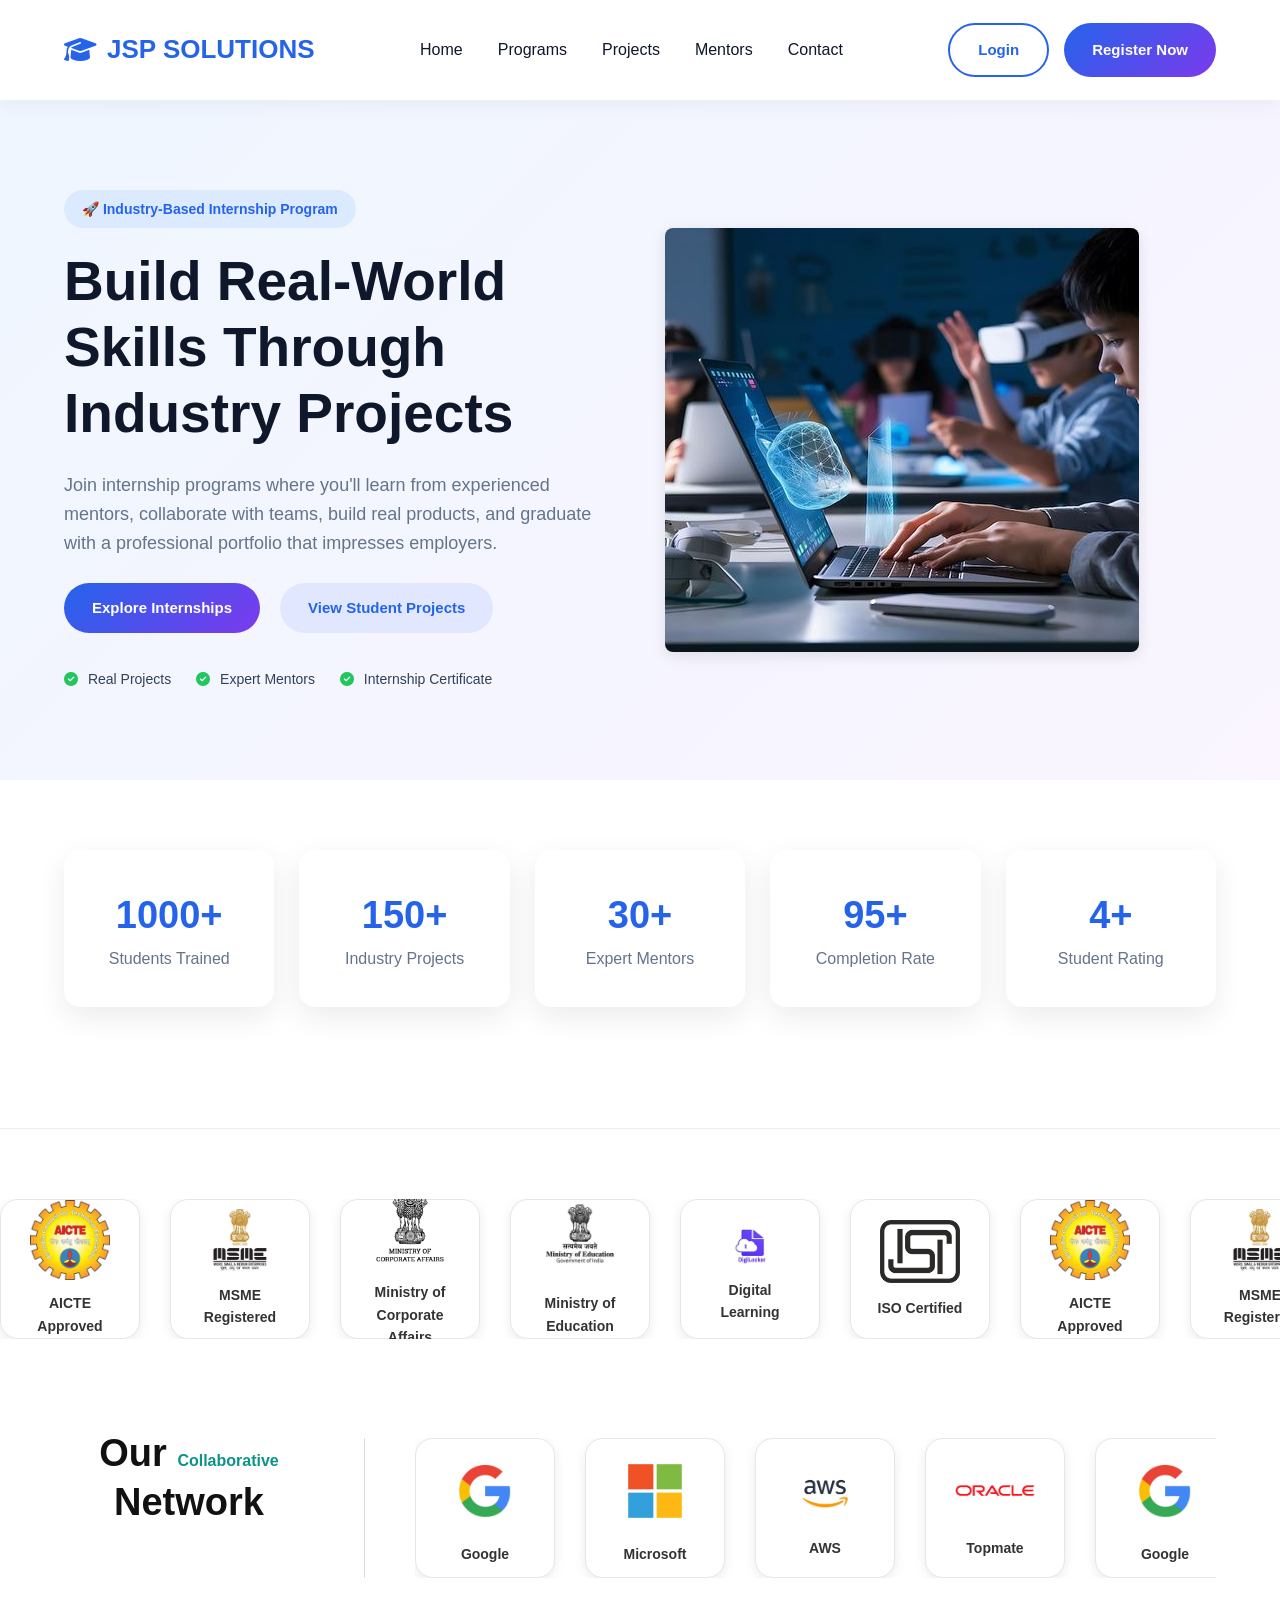
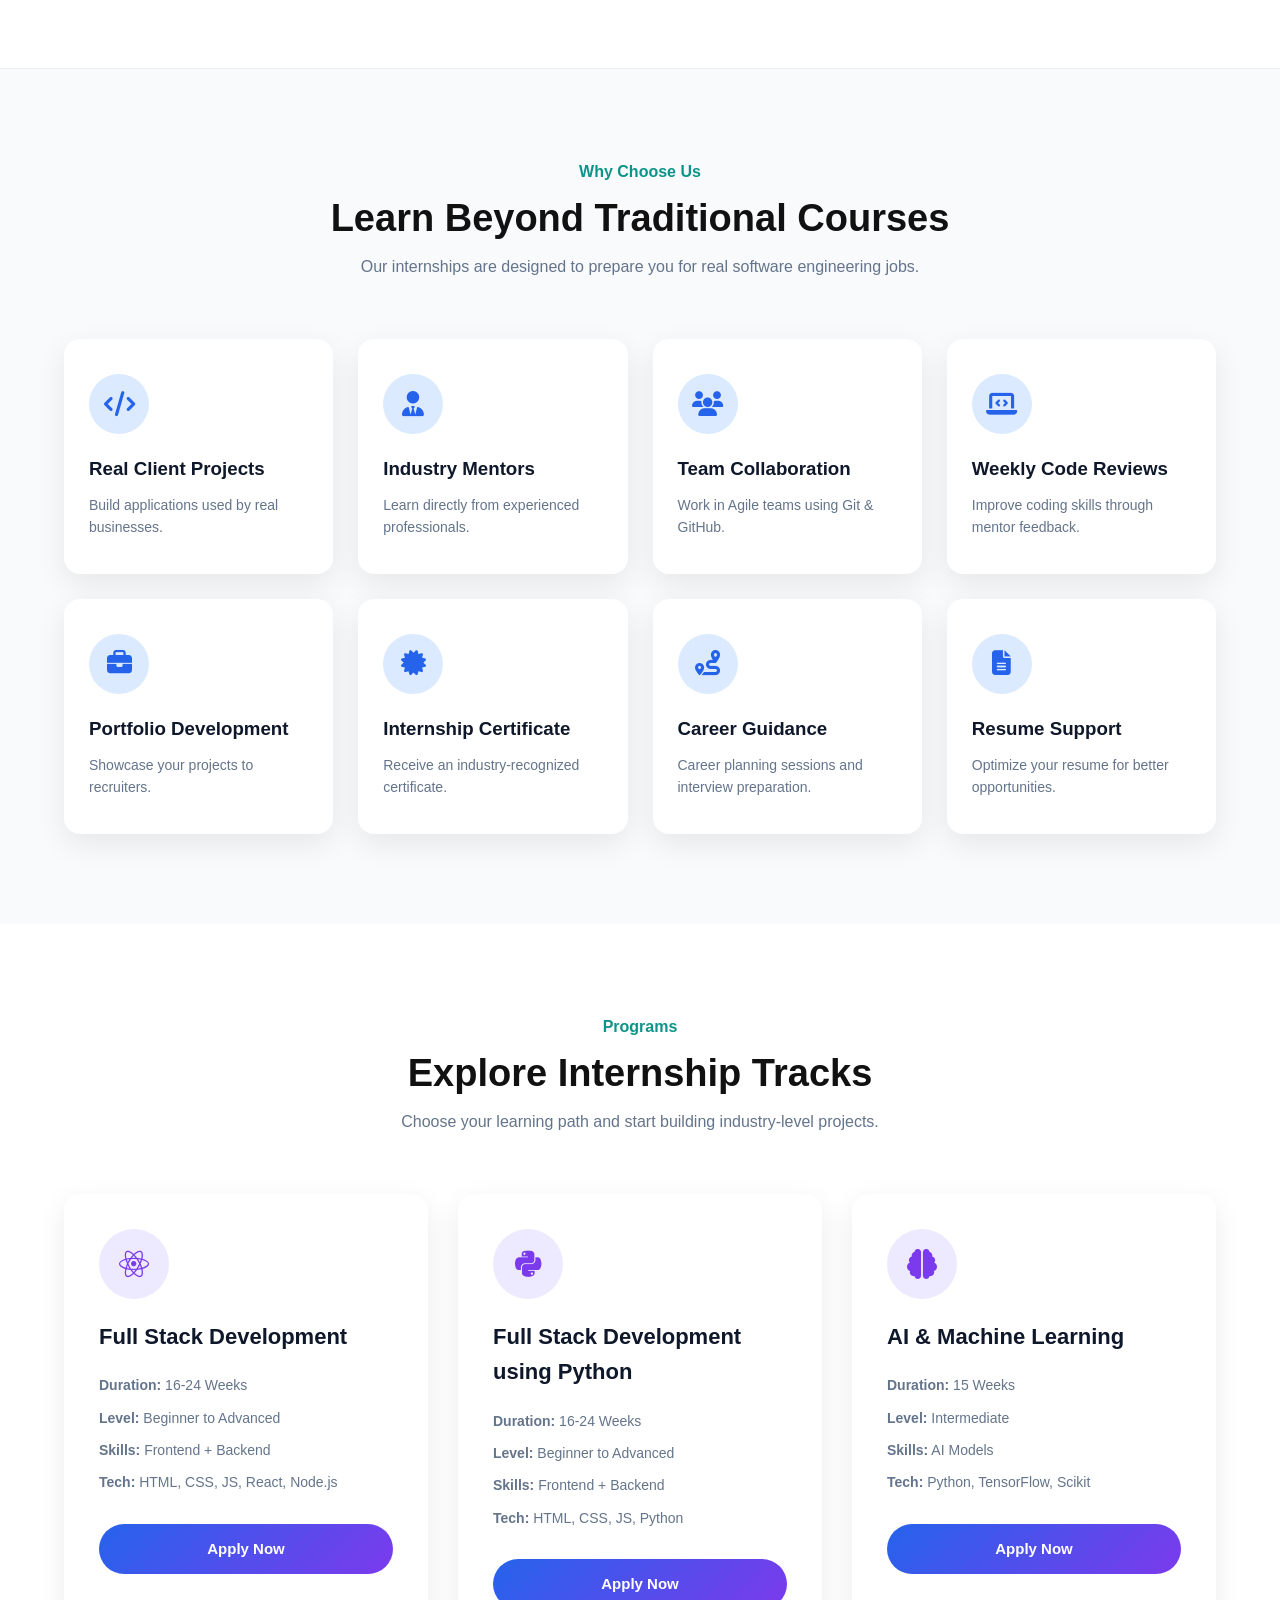
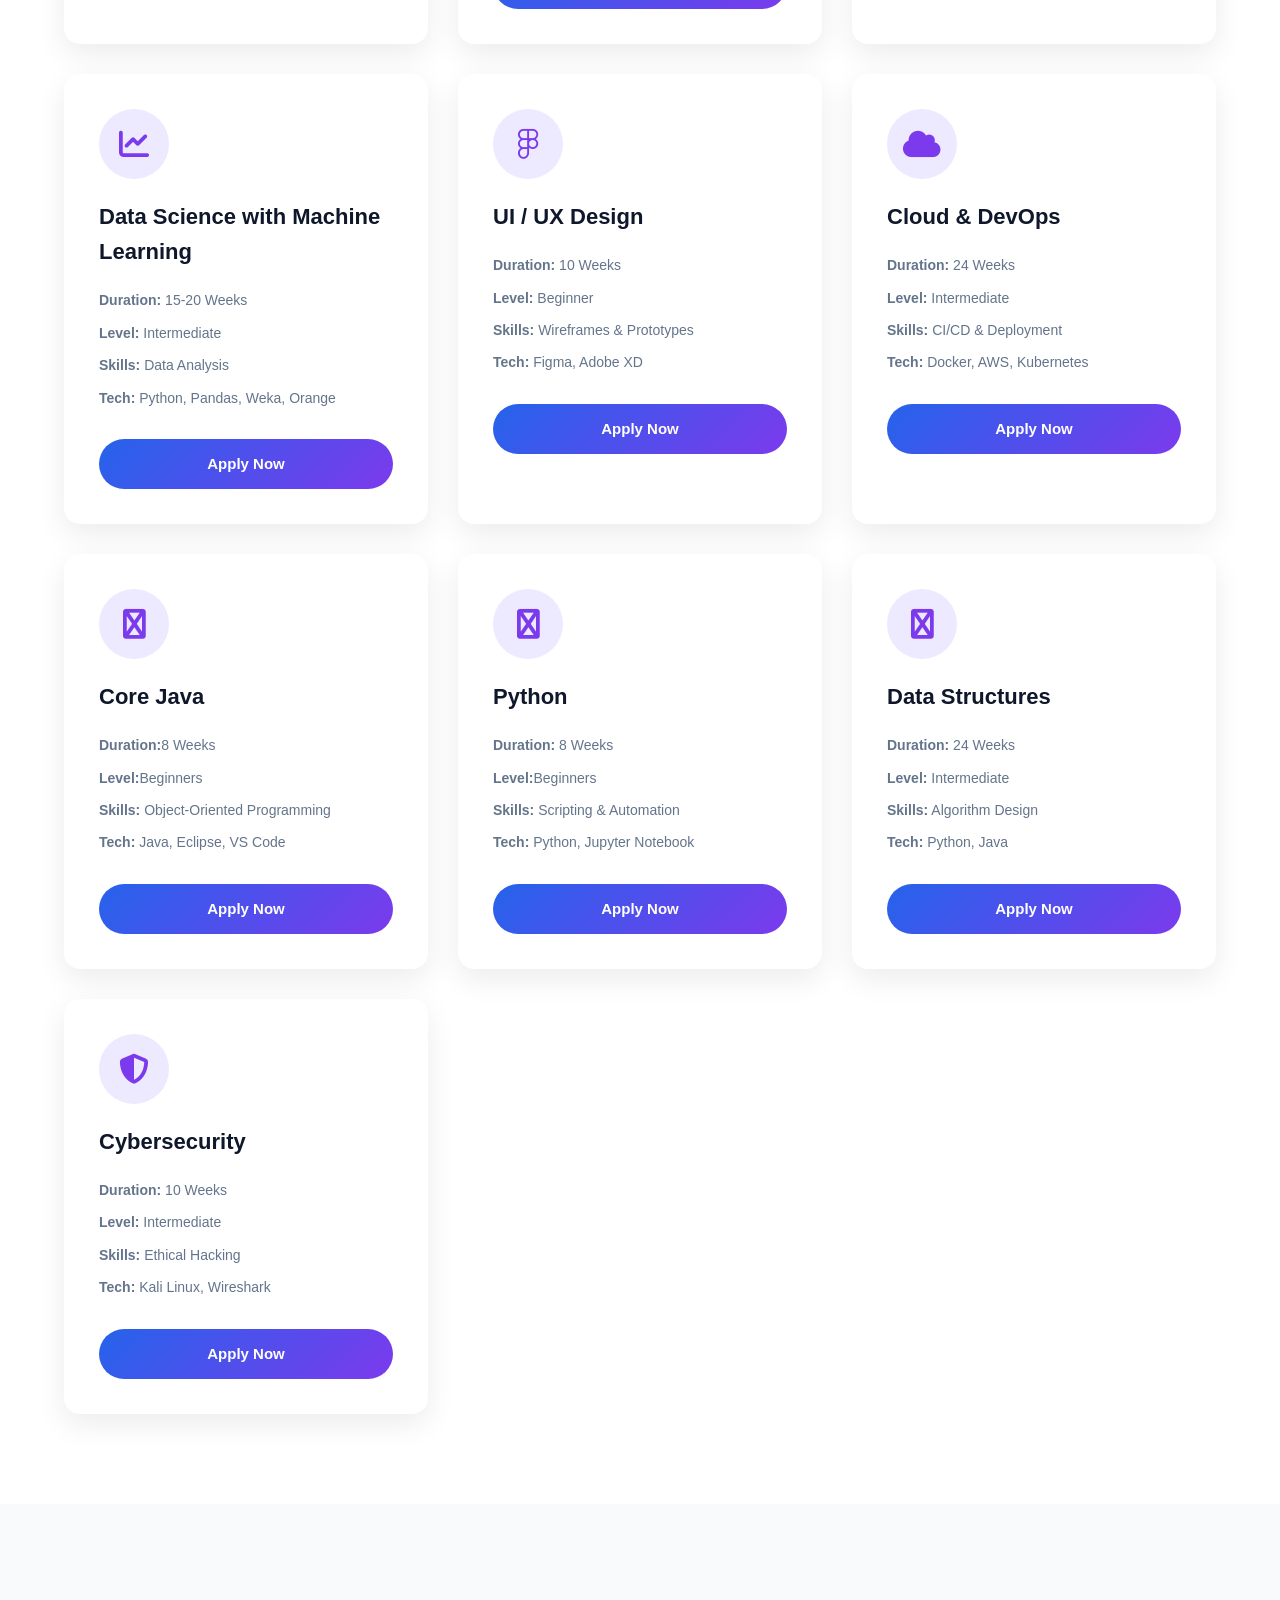
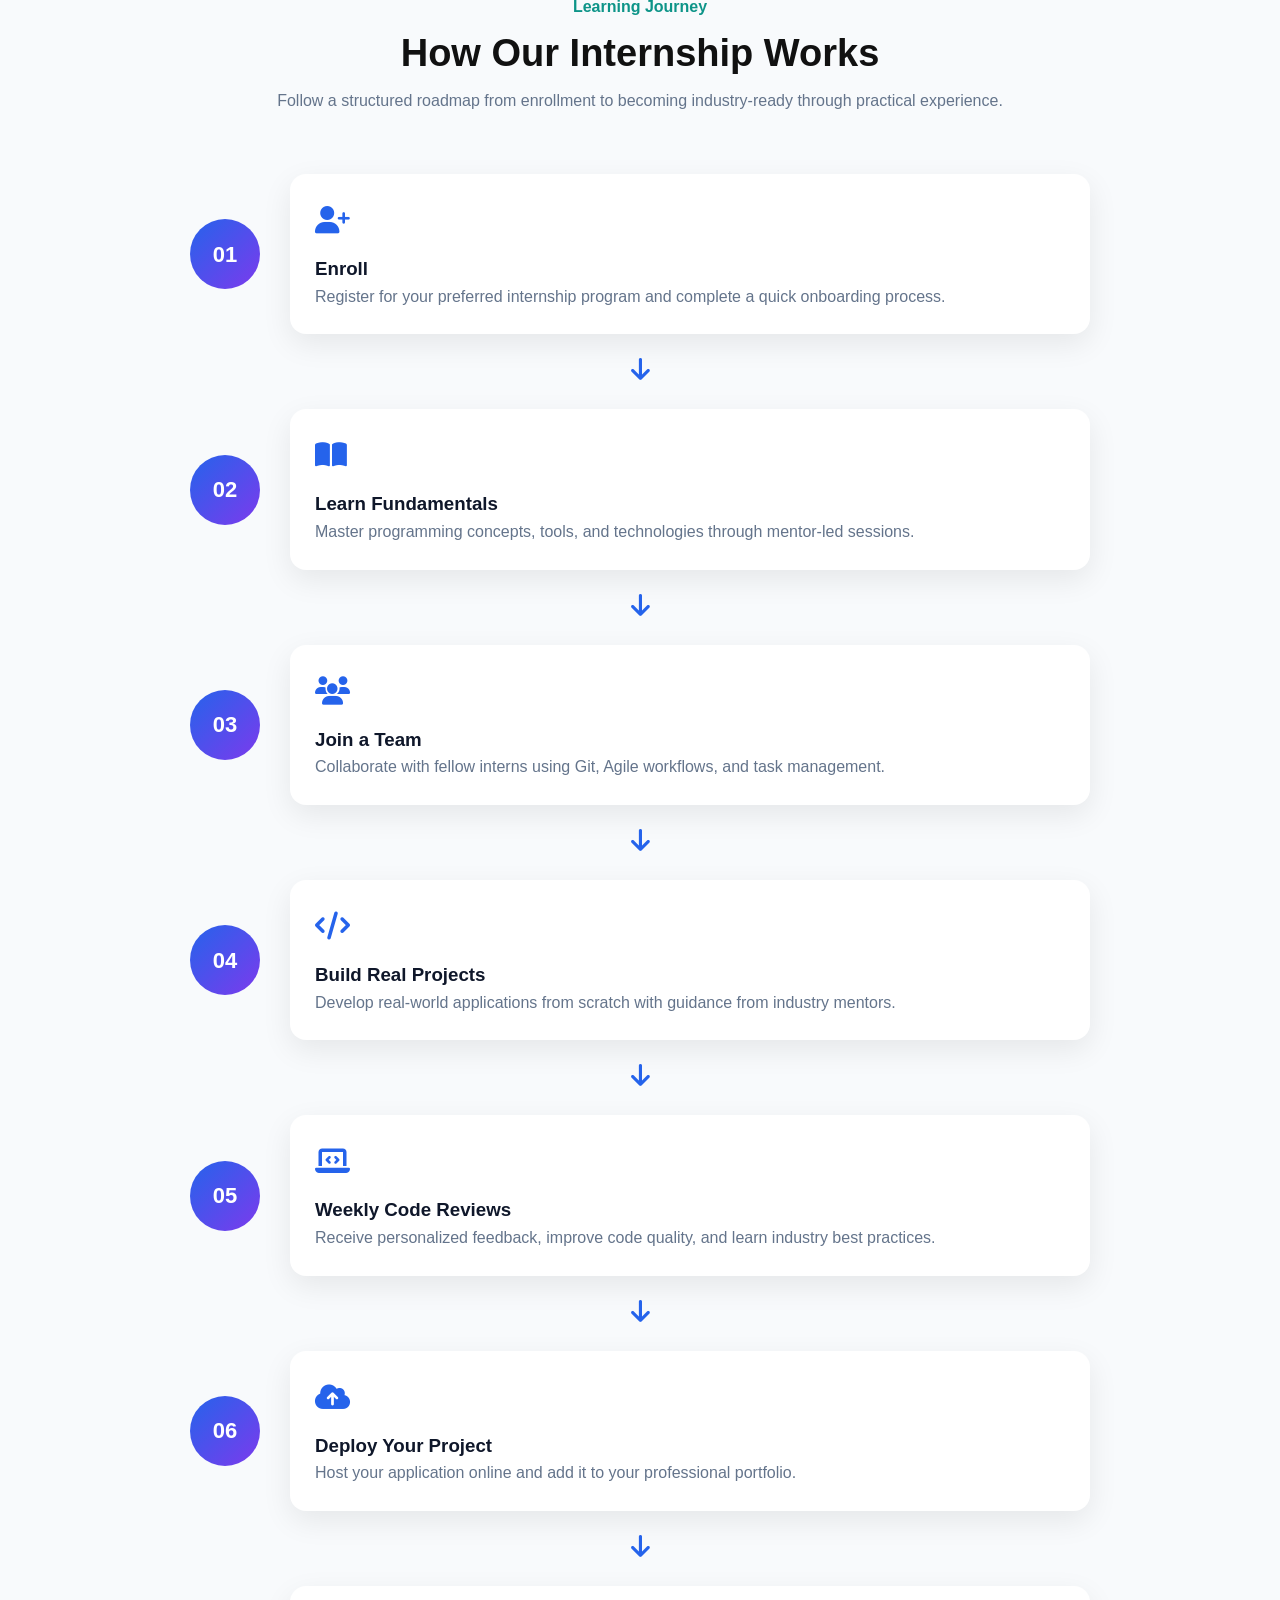
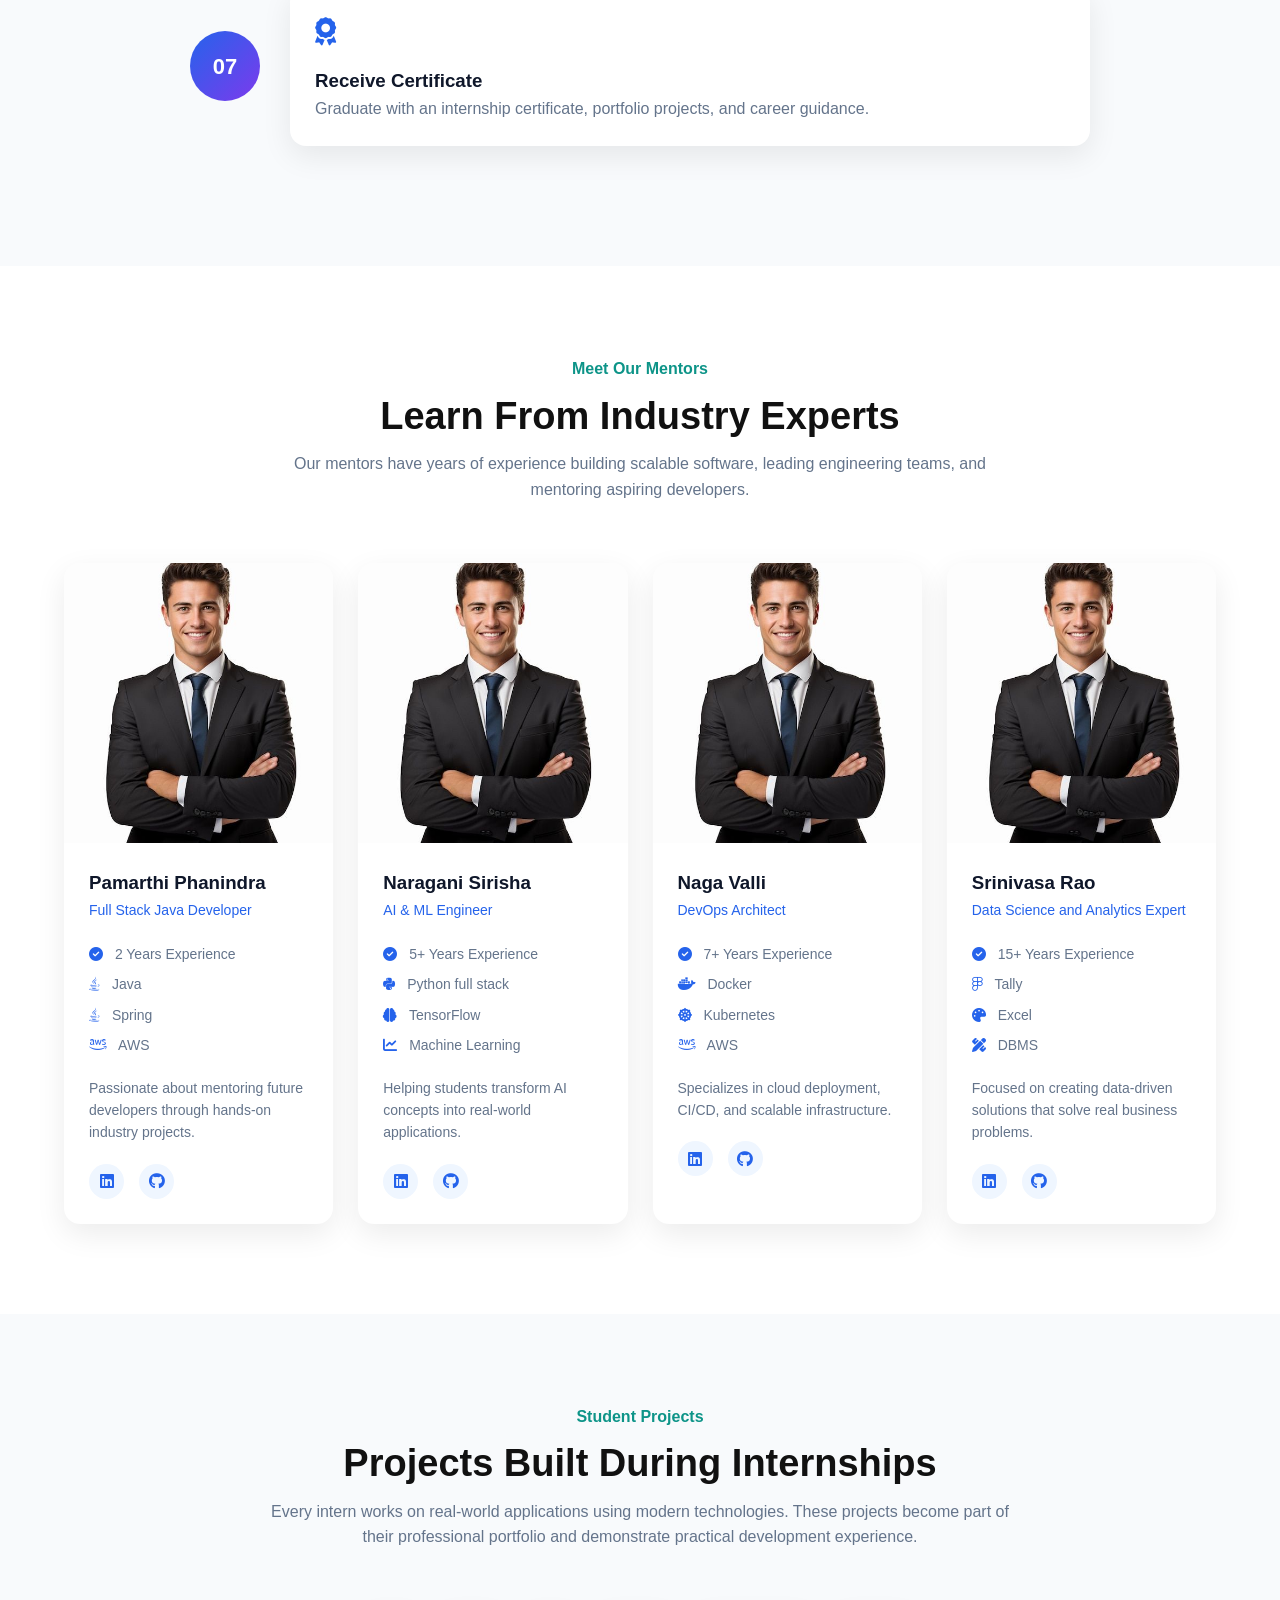
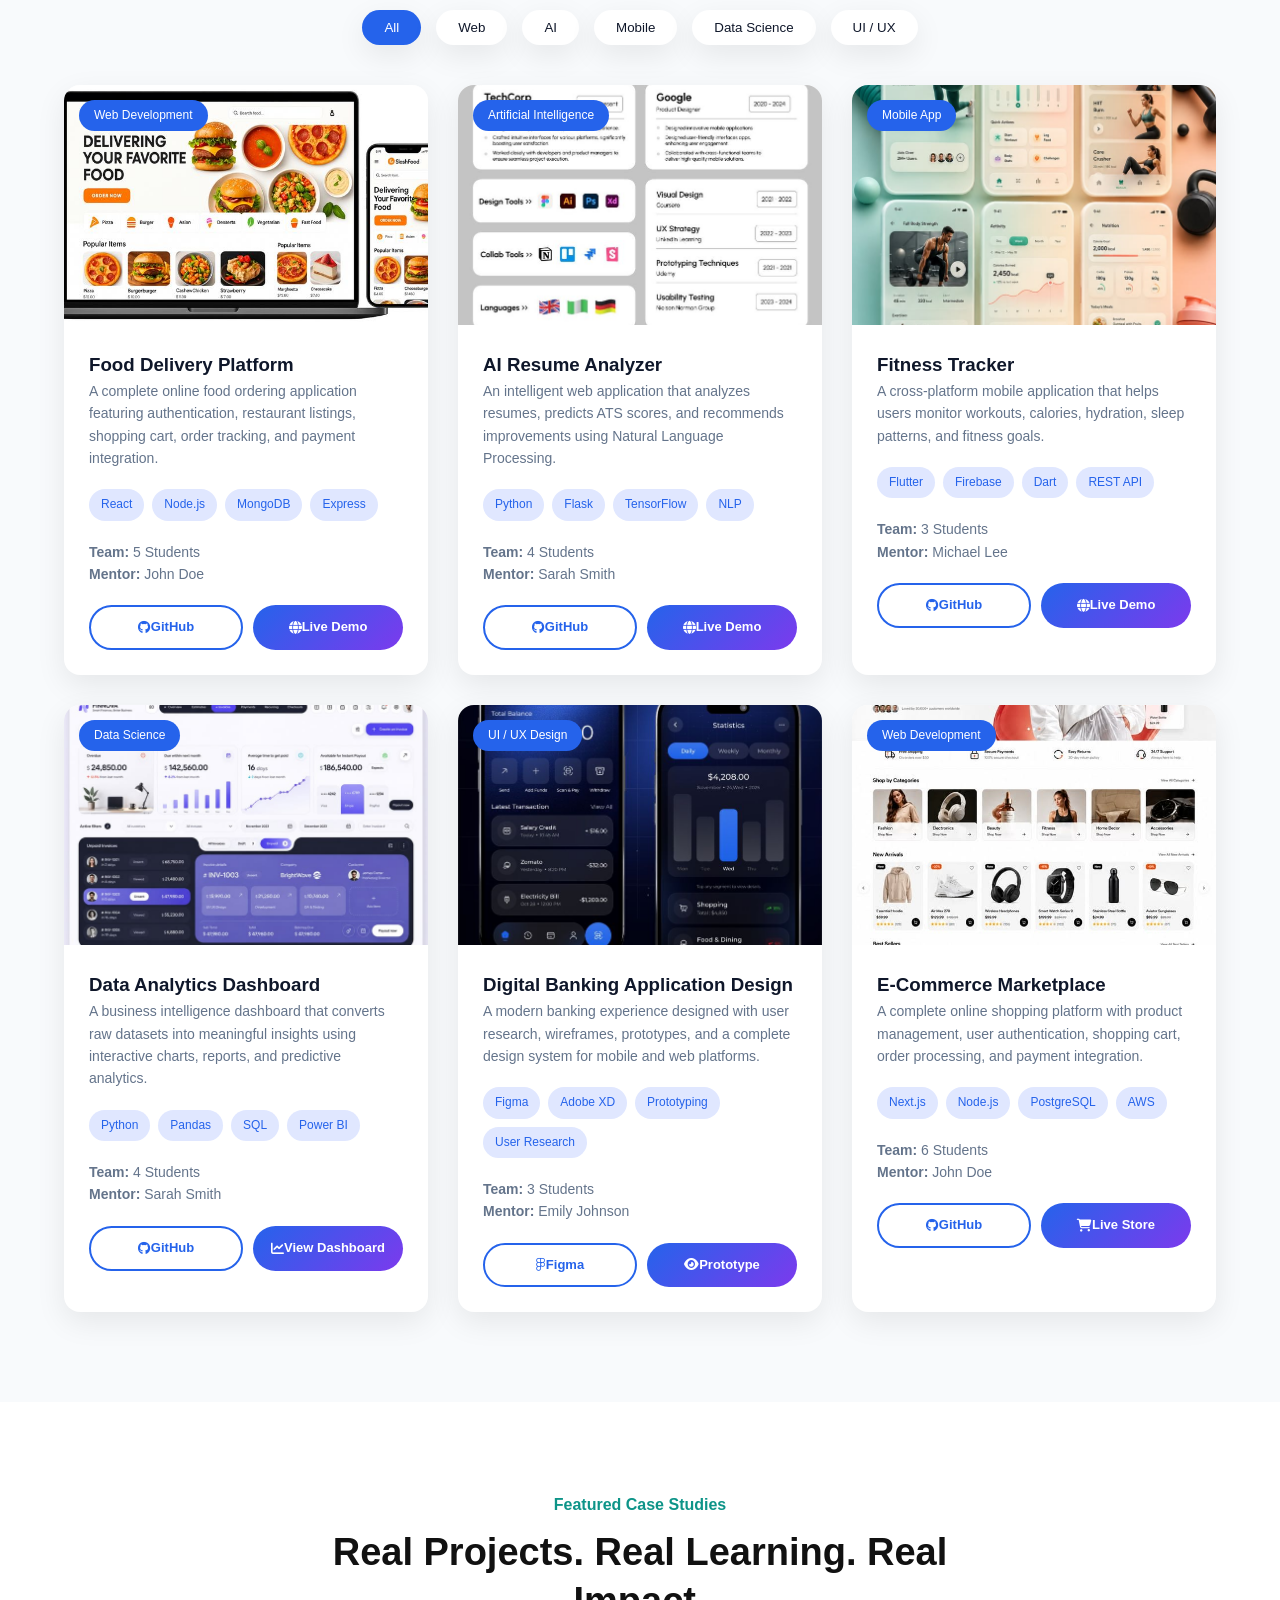
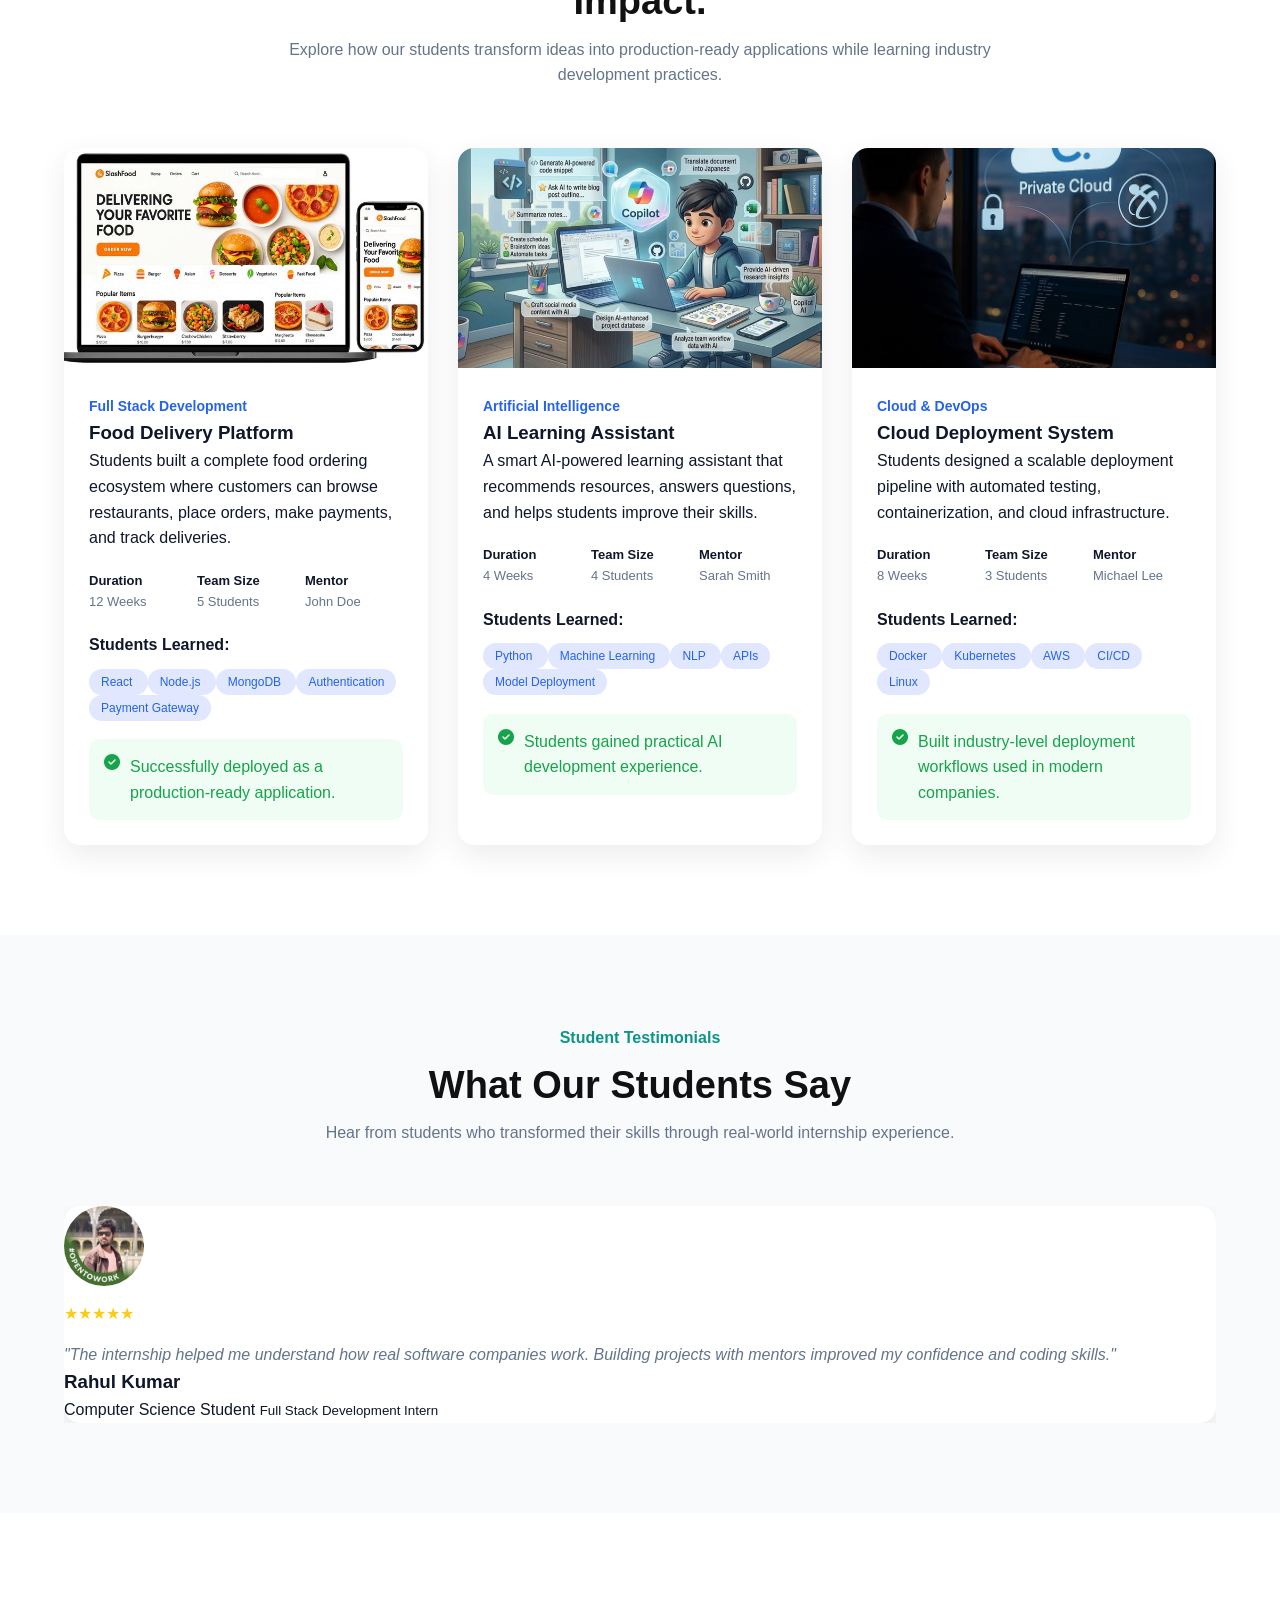
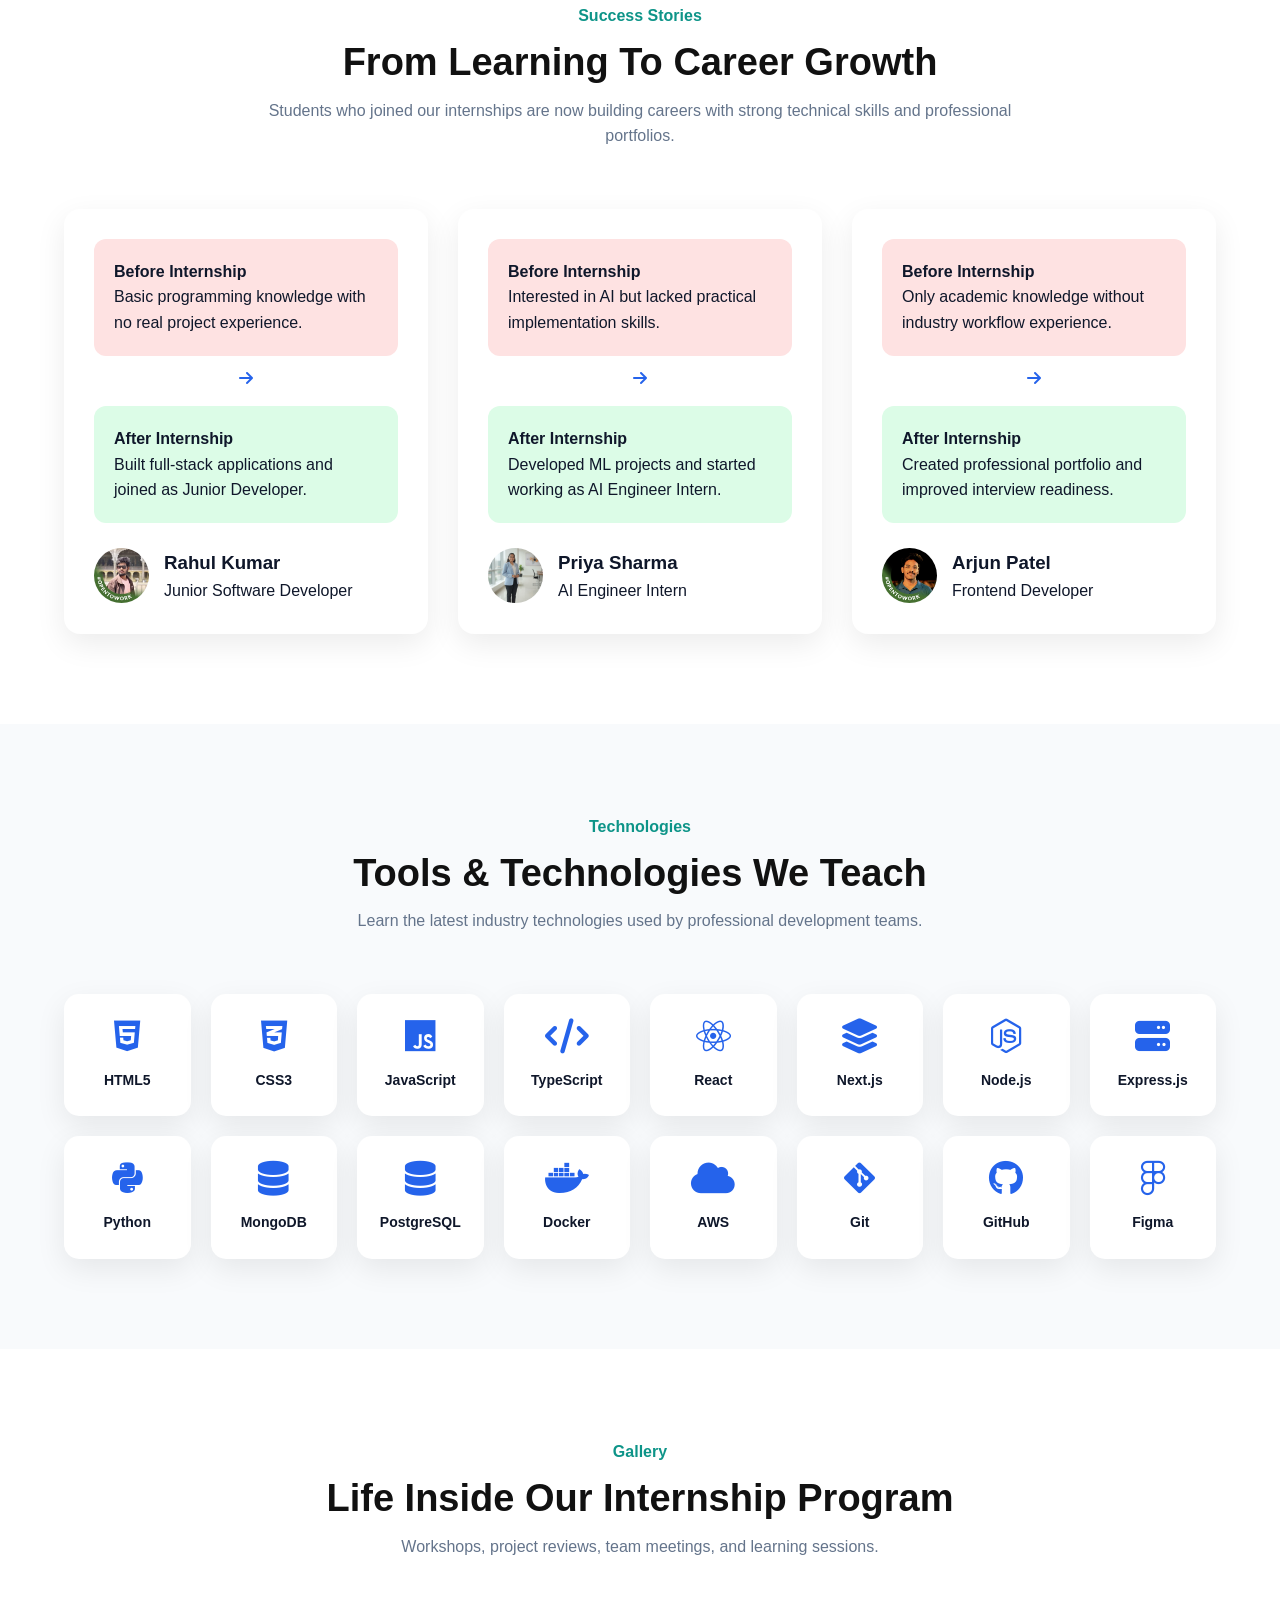
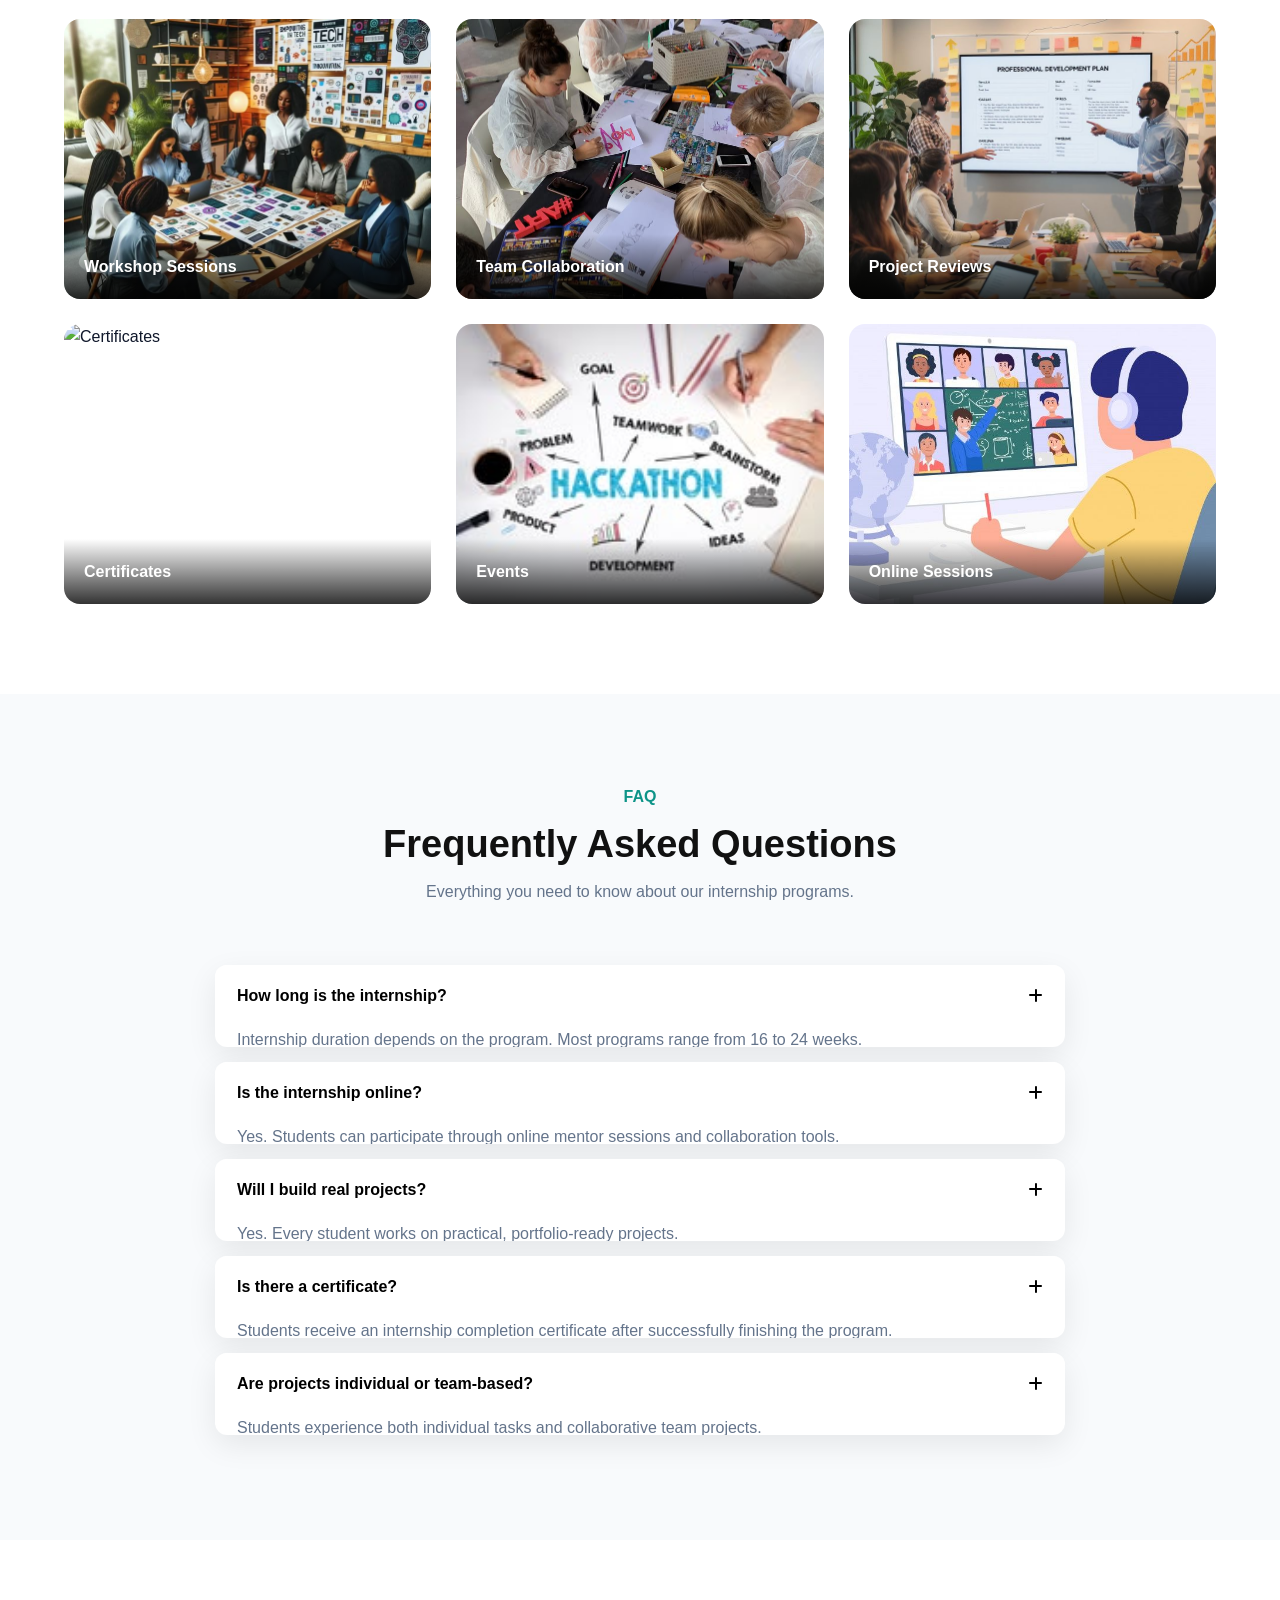
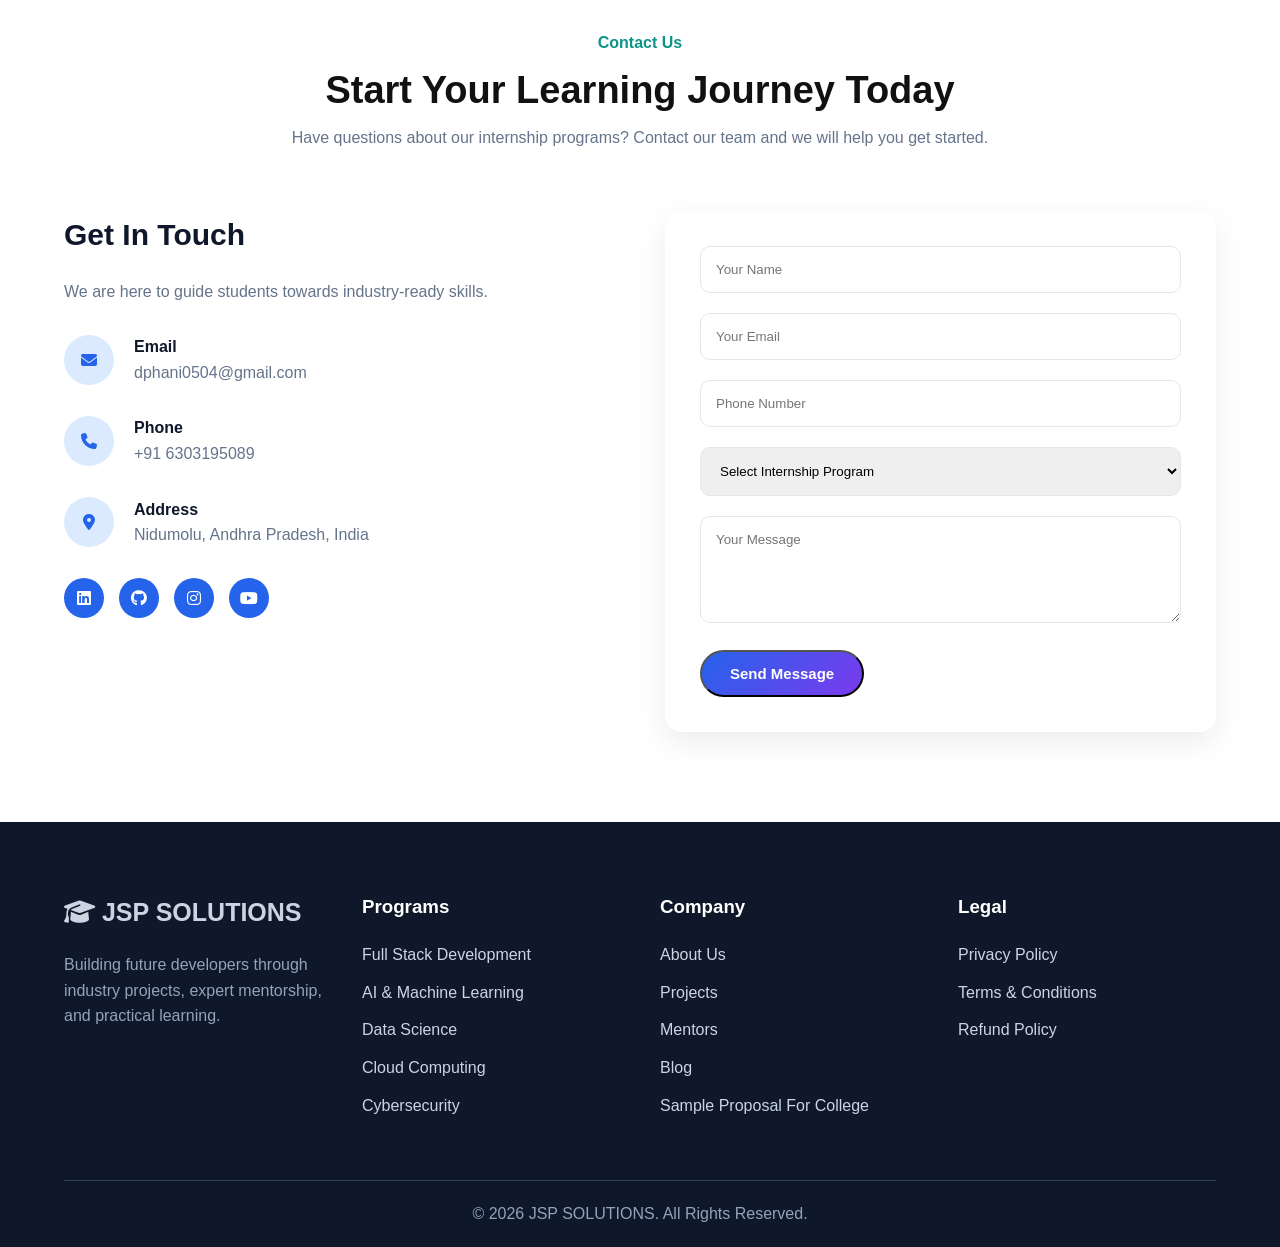
==== commit cb738c1d: "Update index.html" ====
--- a/index.html
+++ b/index.html
@@ -316,7 +316,7 @@
         <div class="container">
             <a href="#" class="logo">
                 <i class="fa-solid fa-graduation-cap"></i>
-                SummerCred Internship
+                JSP SOLUTIONS
             </a>
             <nav class="navbar">
                 <ul>
@@ -2474,7 +2474,7 @@
                 <div class="footer-column">
                     <a href="#" class="footer-logo">
                         <i class="fas fa-graduation-cap"></i>
-                        SummerCred Internship
+                        JSP SOLUTIONS
                     </a>
                     <p>
                         Building future developers through
@@ -2489,27 +2489,27 @@
                     </h3>
                     <ul>
                         <li>
-                            <a href="#">
+                            <a href="#programs">
                                 Full Stack Development
                             </a>
                         </li>
                         <li>
-                            <a href="#">
+                            <a href="#programs">
                                 AI & Machine Learning
                             </a>
                         </li>
                         <li>
-                            <a href="#">
+                            <a href="#programs">
                                 Data Science
                             </a>
                         </li>
                         <li>
-                            <a href="#">
+                            <a href="#programs">
                                 Cloud Computing
                             </a>
                         </li>
                         <li>
-                            <a href="#">
+                            <a href="#programs">
                                 Cybersecurity
                             </a>
                         </li>
@@ -2522,28 +2522,28 @@
                     </h3>
                     <ul>
                         <li>
-                            <a href="#">
+                            <a href="Docunments/About Us.docx">
                                 About Us
                             </a>
                         </li>
                         <li>
-                            <a href="#projects">
+                            <a href="Docunments/Programe Structue.docx">
                                 Projects
                             </a>
                         </li>
                         <li>
-                            <a href="#mentors">
+                            <a href="Documents/Benfits of Students.docx">
                                 Mentors
                             </a>
                         </li>
                         <li>
-                            <a href="#">
+                            <a href="blog.html">
                                 Blog
                             </a>
                         </li>
                         <li>
-                            <a href="#contact">
-                                Contact
+                            <a href="Docunments/Proposal.docx">
+                                Sample Proposal For College
                             </a>
                         </li>
                     </ul>
@@ -2555,12 +2555,12 @@
                     </h3>
                     <ul>
                         <li>
-                            <a href="#">
+                            <a href="Docunments/Our Partner Responcibulties.docx">
                                 Privacy Policy
                             </a>
                         </li>
                         <li>
-                            <a href="#">
+                            <a href="Docunments/Our Responcibulties.docx">
                                 Terms & Conditions
                             </a>
                         </li>
@@ -2574,7 +2574,7 @@
             </div>
             <div class="footer-bottom">
                 <p>
-                    © 2026 SummerCred Internship. All Rights Reserved.
+                    © 2026 JSP SOLUTIONS. All Rights Reserved.
                 </p>
             </div>
         </div>
